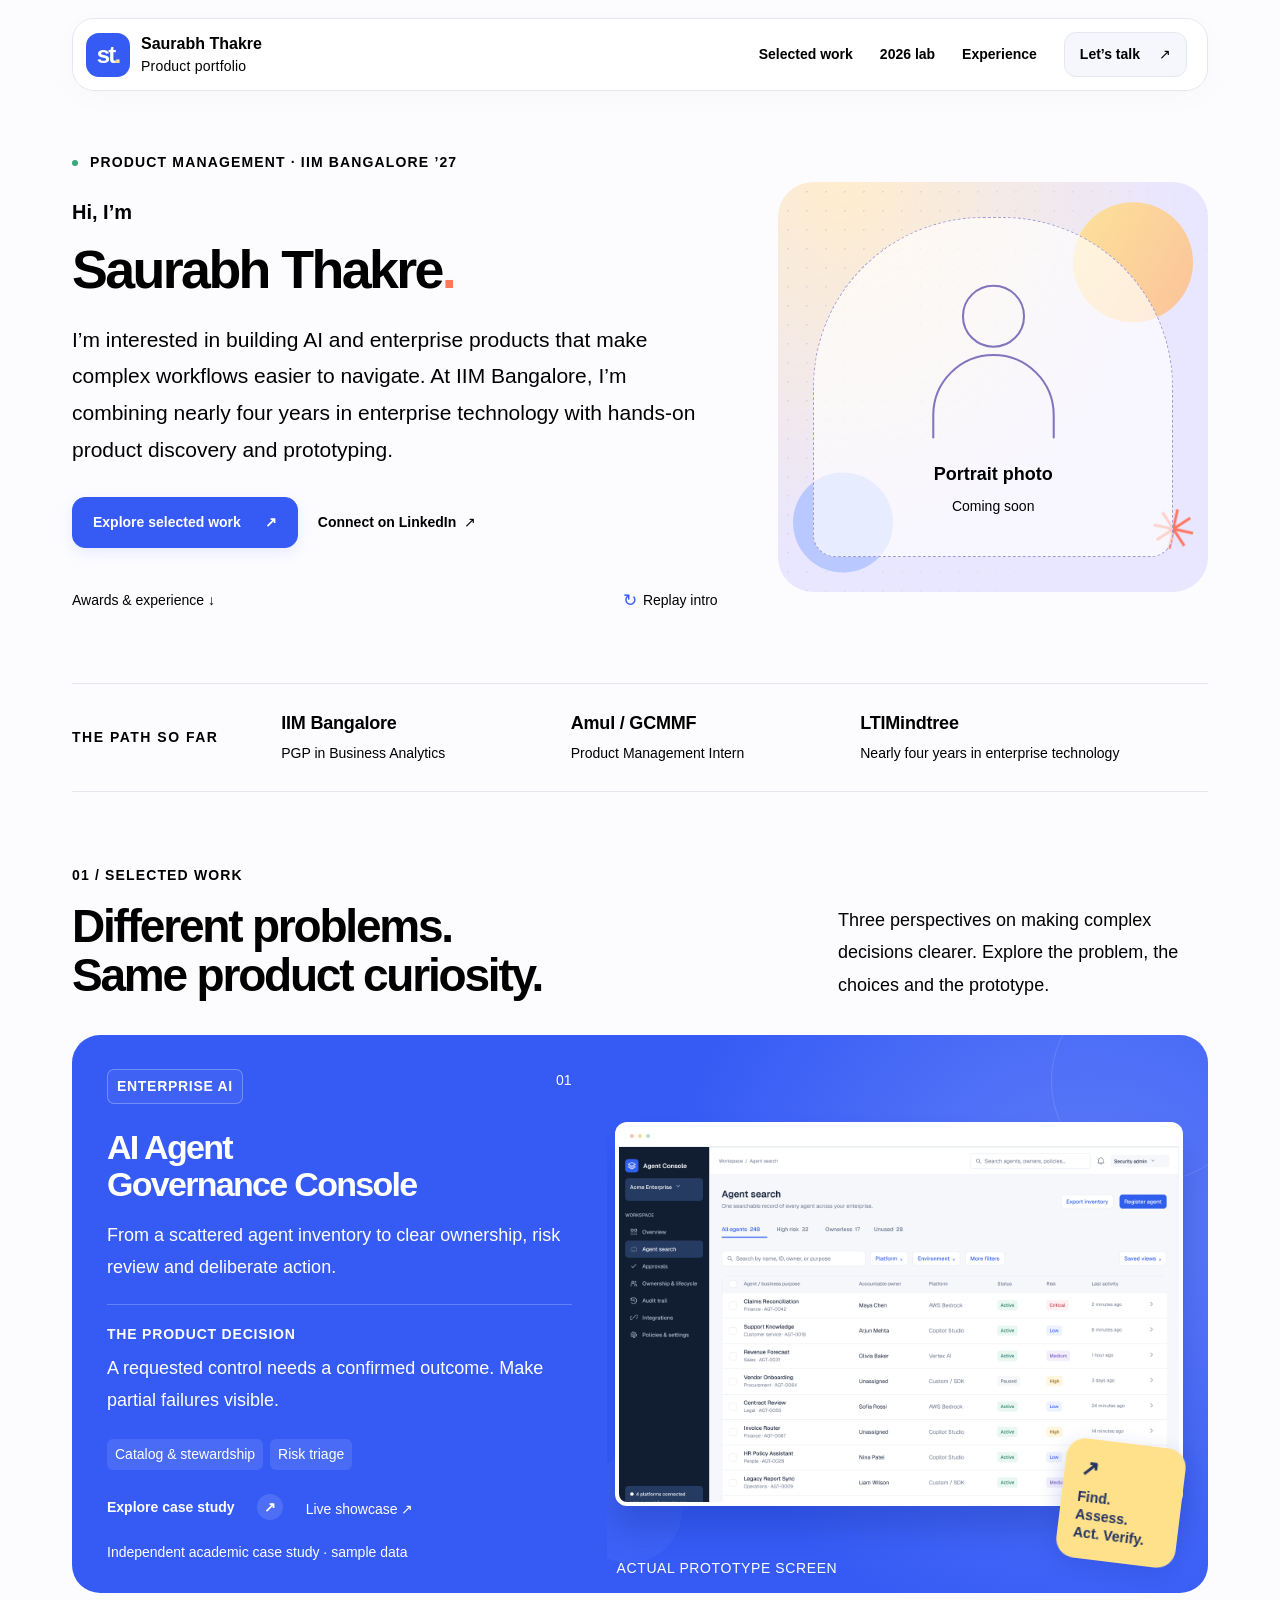
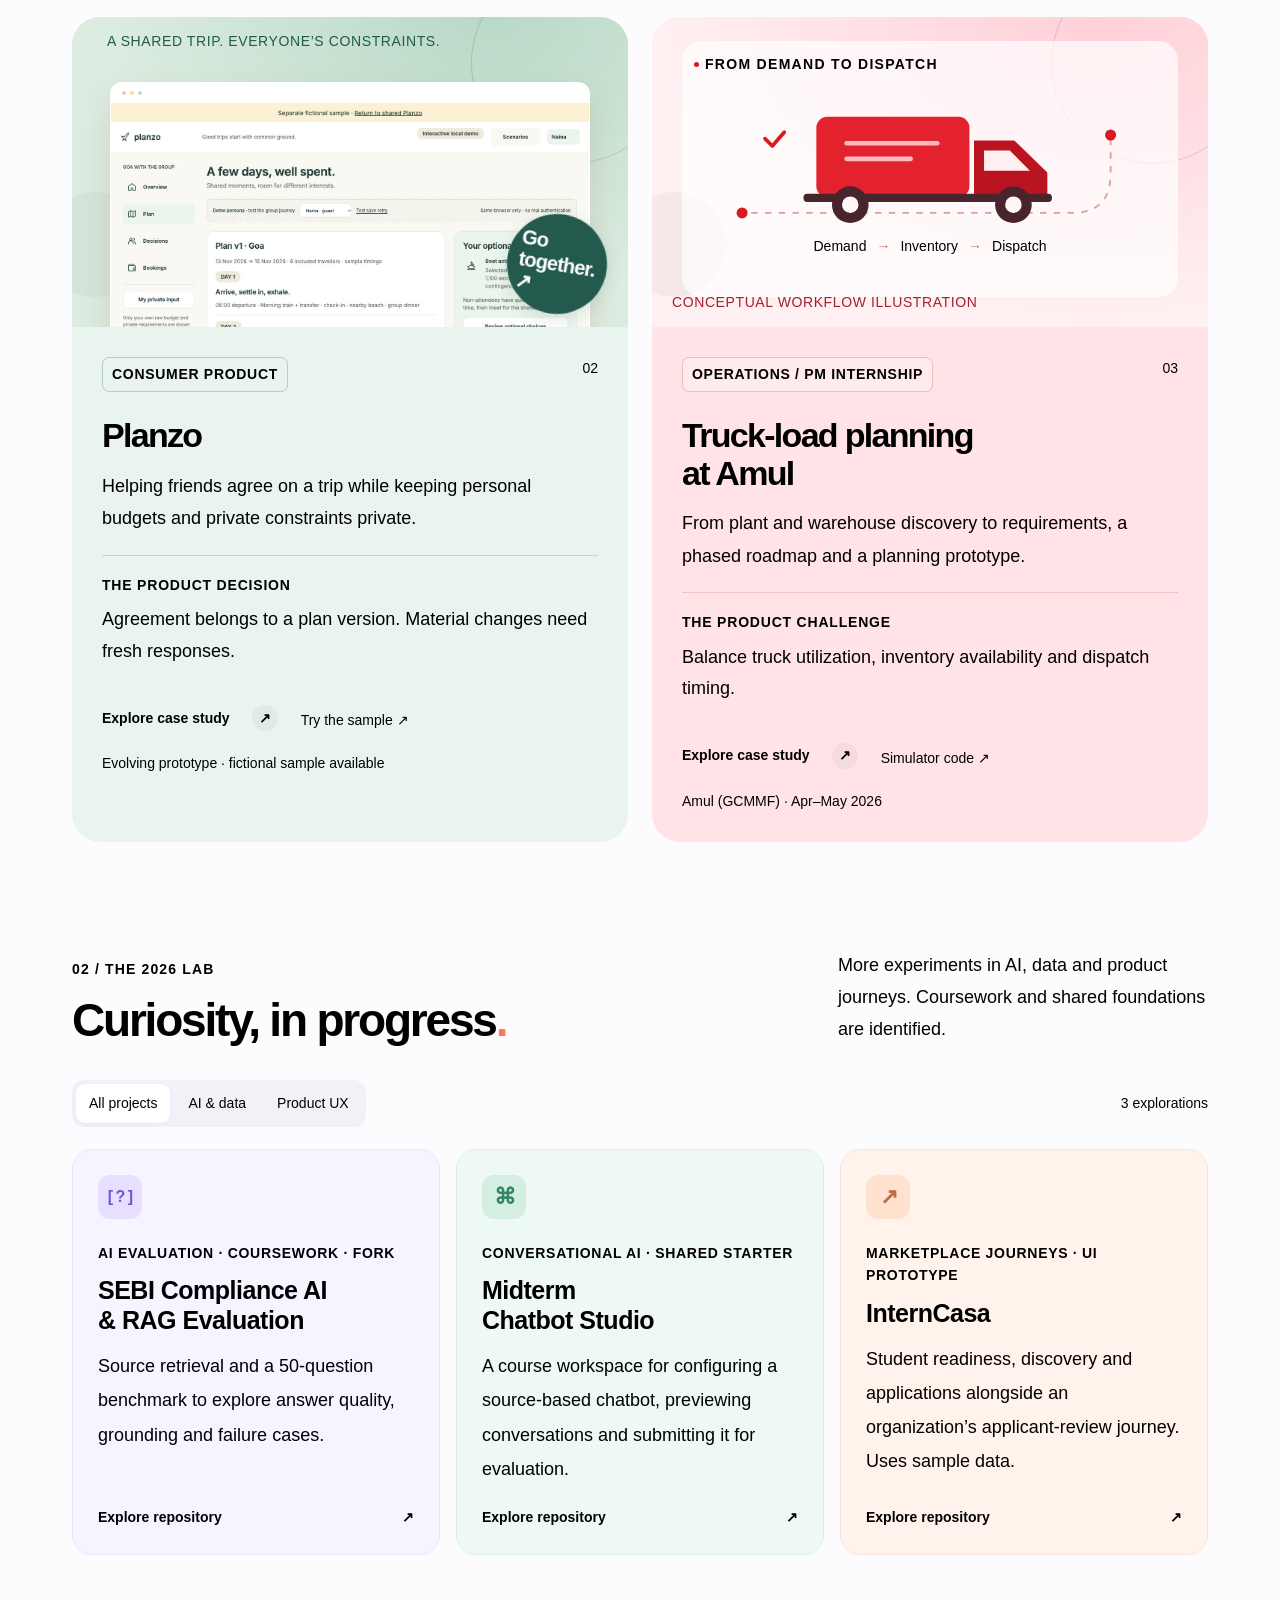
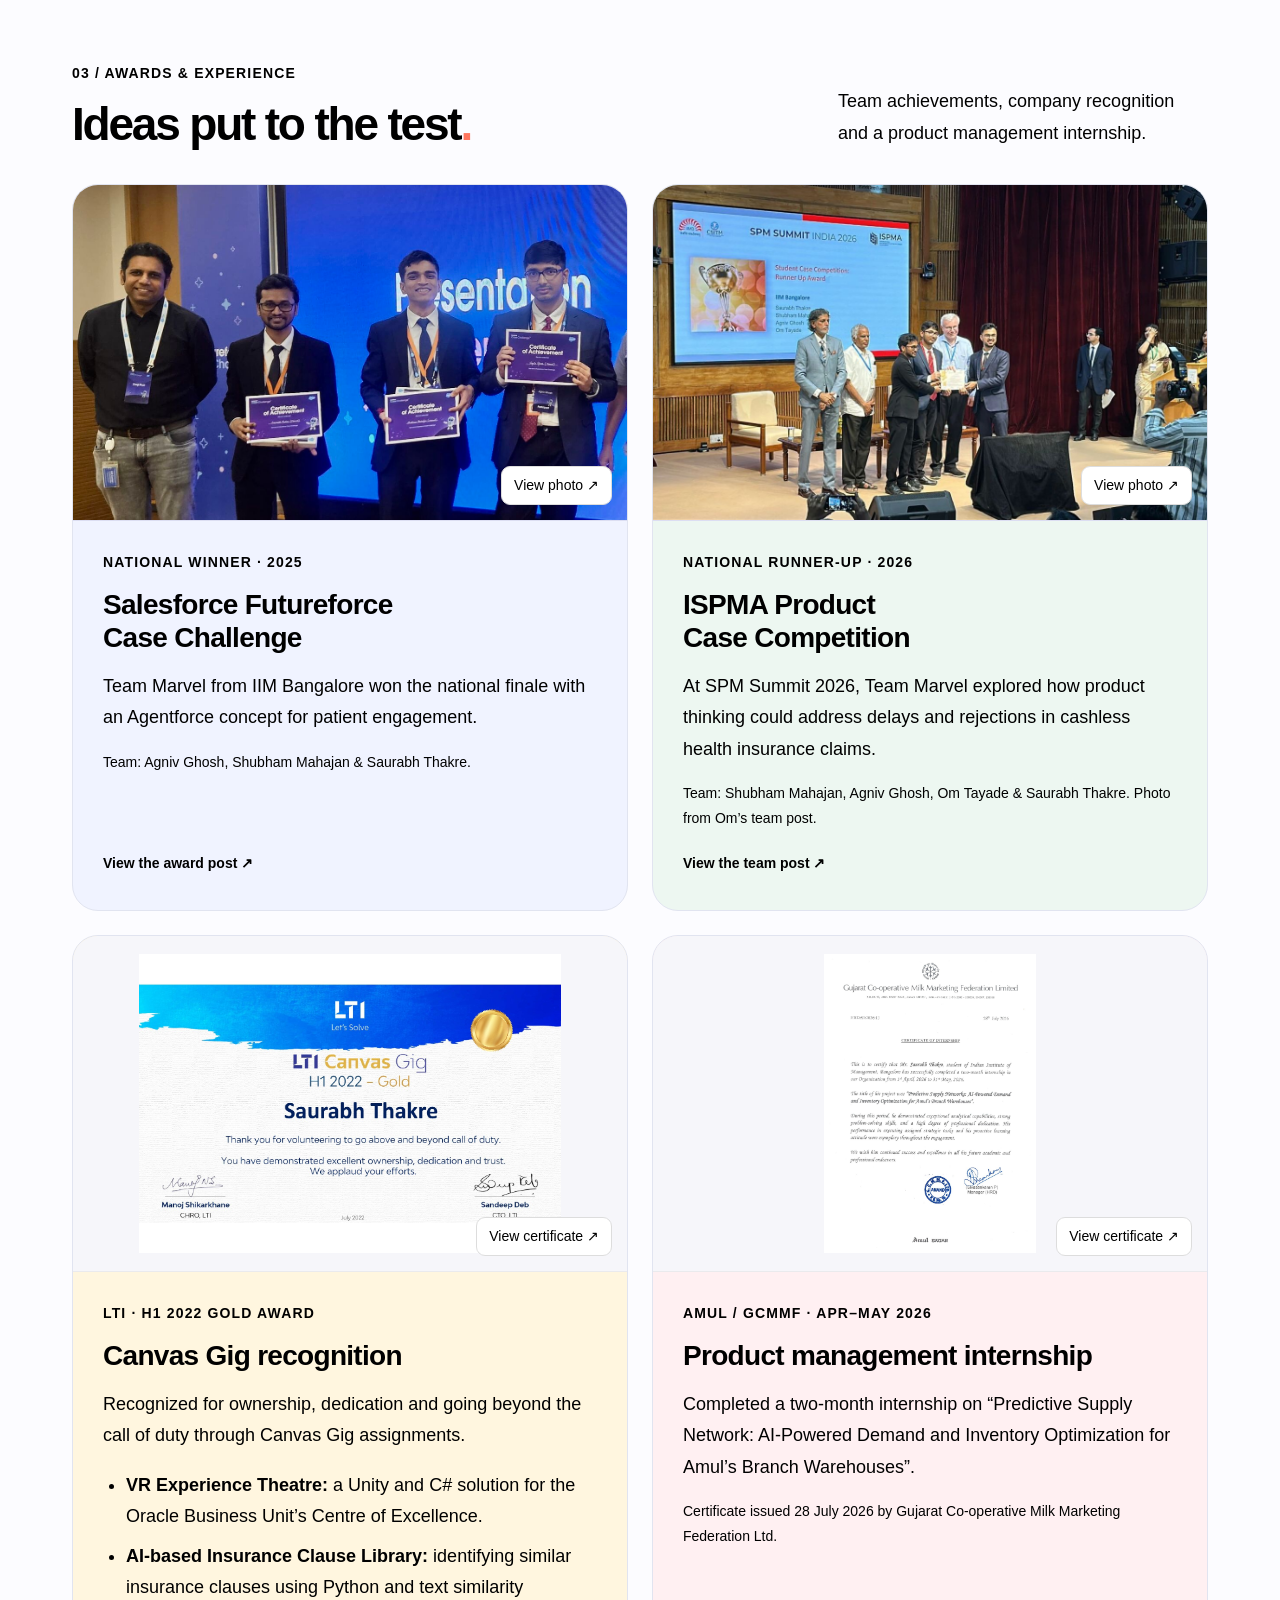
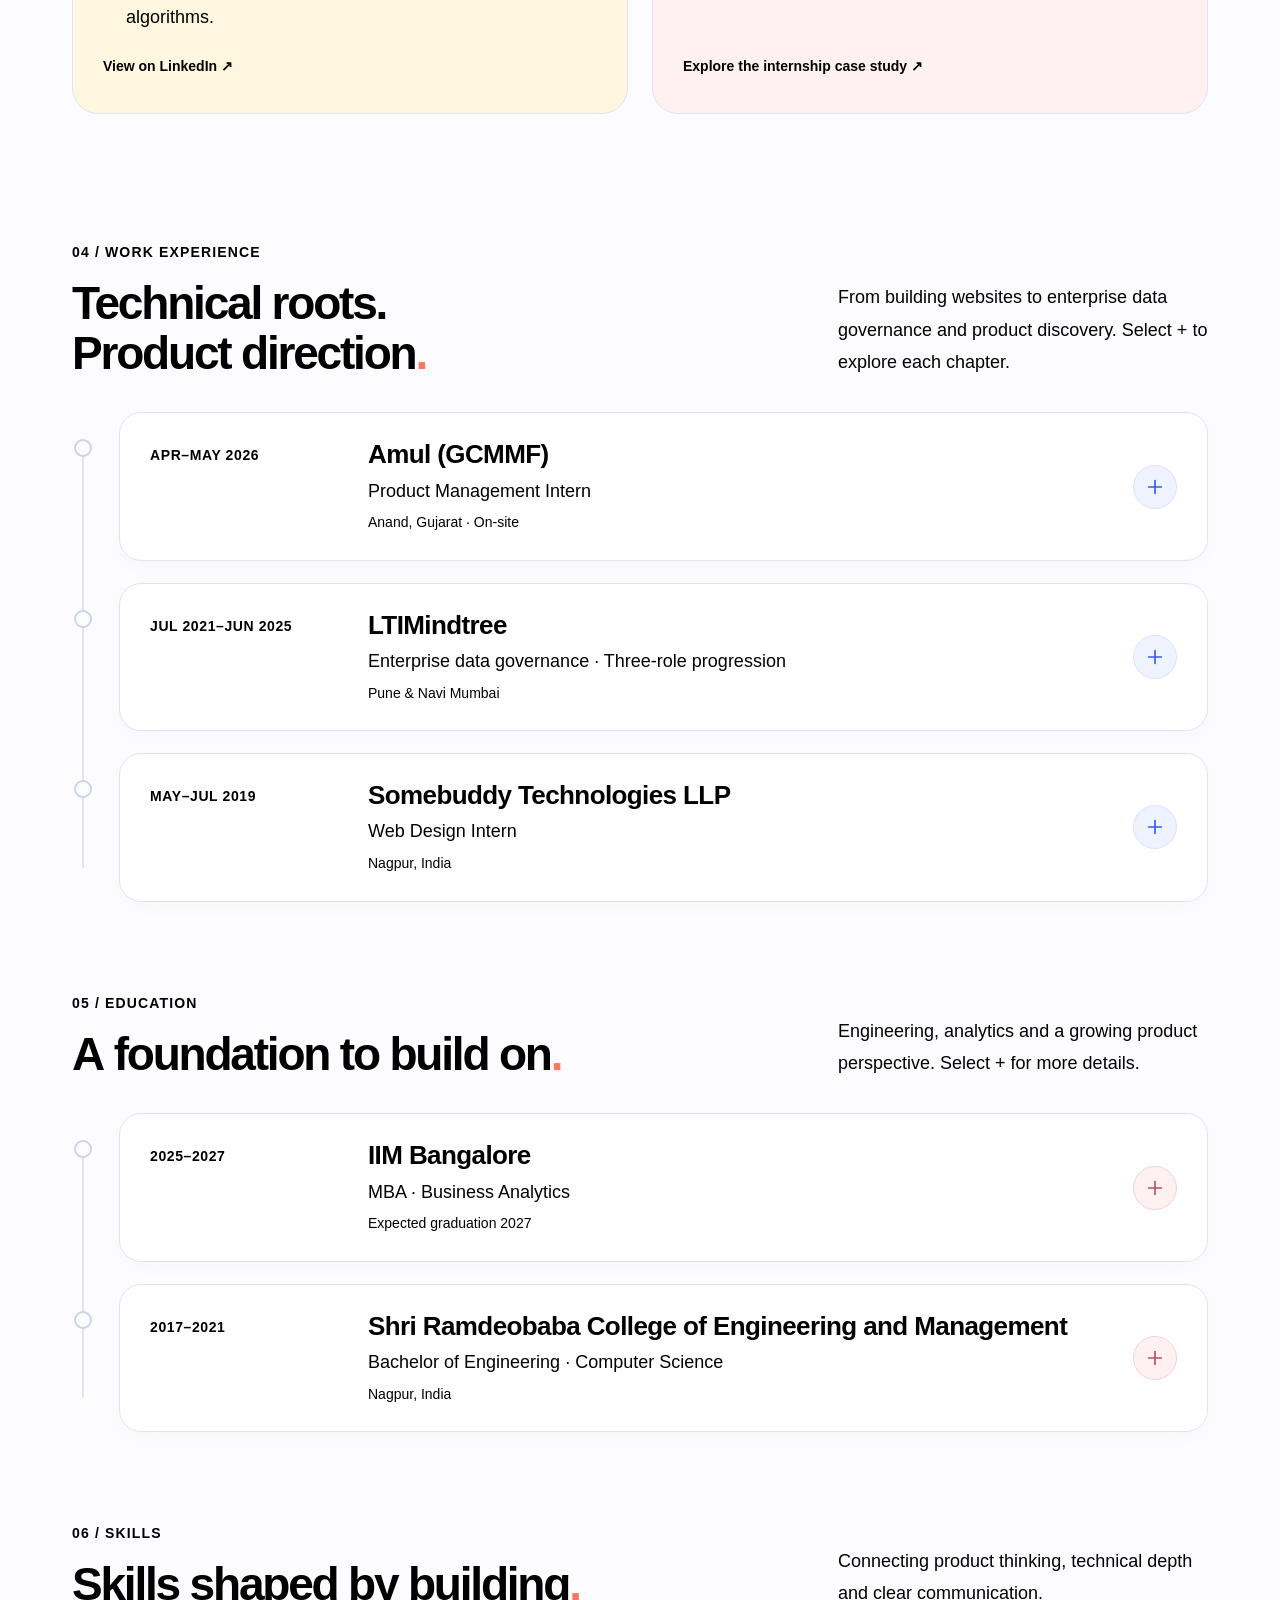
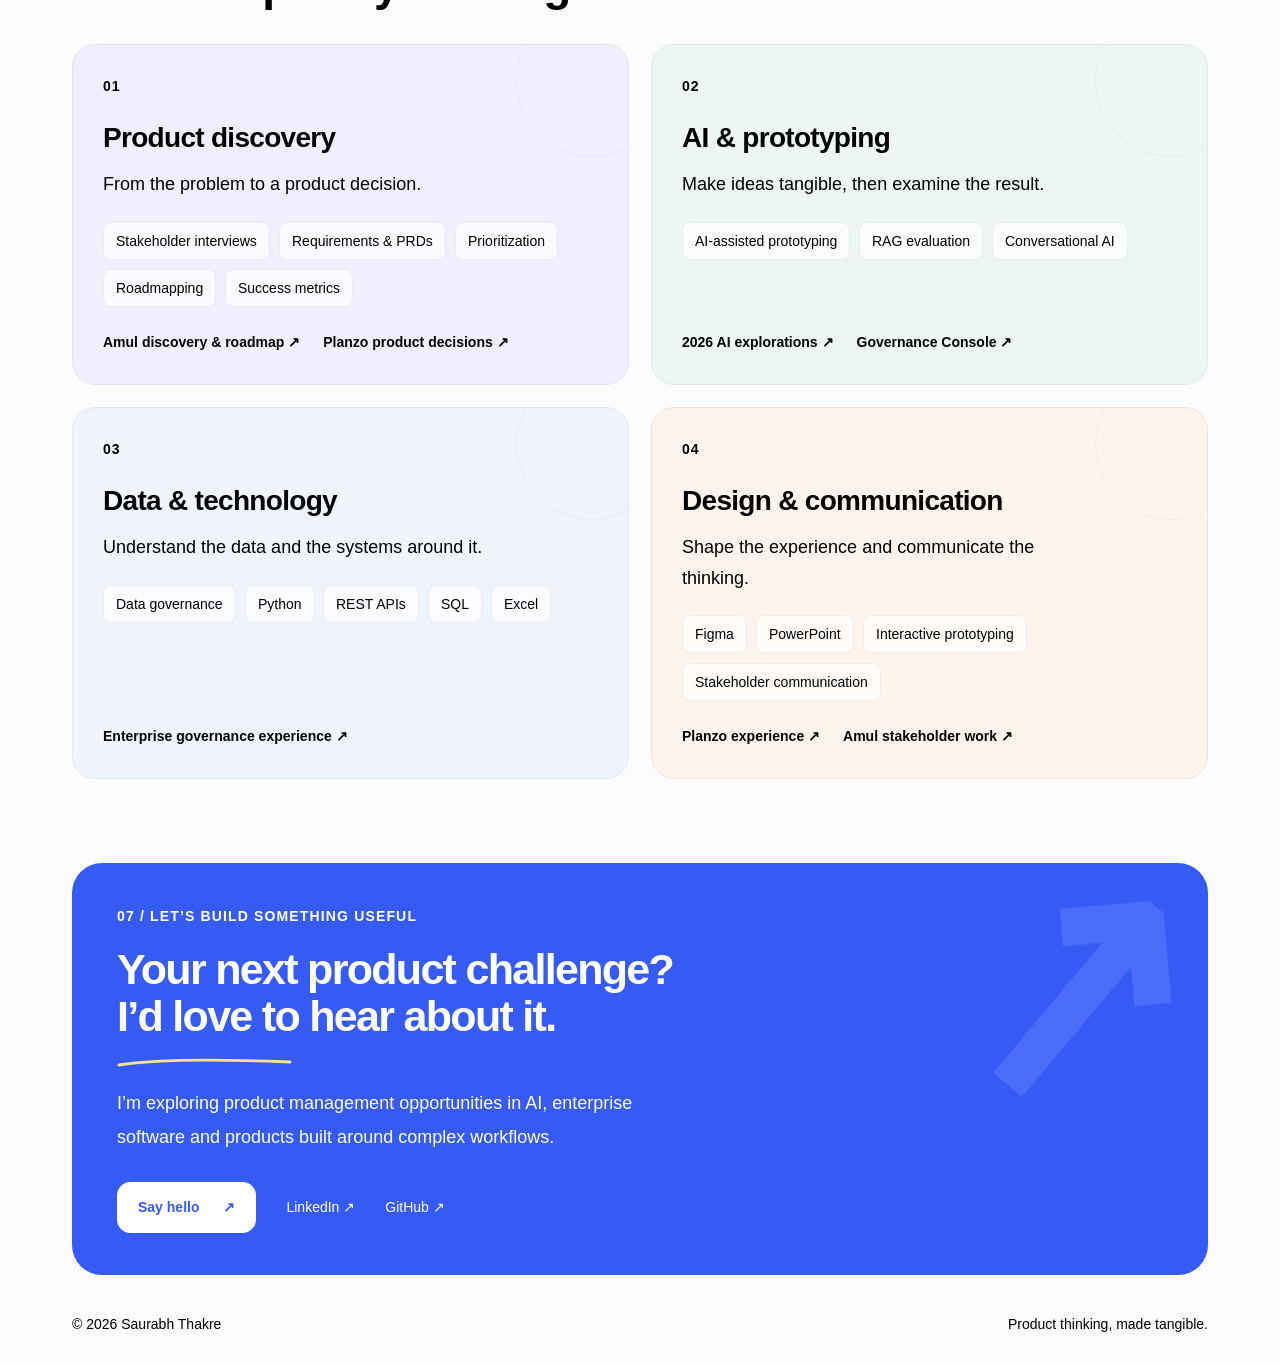
==== index.html @ bb3b9faa "Publish product management portfolio with featured projects and animated timelines" ====
<!doctype html>
<html lang="en"><head><meta charset="utf-8"><meta name="viewport" content="width=device-width,initial-scale=1">
<title>Saurabh Thakre | Product Portfolio</title><meta name="description" content="Product management portfolio: AI Agent Governance Console, Planzo, Amul truck-load planning and selected 2026 prototypes."><meta name="robots" content="index,follow">
<meta name="theme-color" content="#365bf5"><link rel="icon" type="image/svg+xml" href="assets/favicon.svg"><link rel="stylesheet" href="studio.css"><link rel="canonical" href="https://saurabhthakre.github.io/"><meta property="og:type" content="website"><meta property="og:locale" content="en_IN"><meta property="og:site_name" content="Saurabh Thakre | Product Portfolio"><meta property="og:title" content="Saurabh Thakre | Product Portfolio"><meta property="og:description" content="Product management portfolio: AI Agent Governance Console, Planzo, Amul truck-load planning and selected 2026 prototypes."><meta property="og:url" content="https://saurabhthakre.github.io/"><meta name="twitter:card" content="summary_large_image"><meta property="og:image" content="https://saurabhthakre.github.io/assets/agent-search.png"><meta property="og:image:alt" content="AI Agent Governance Console prototype"></head>
<body class="case-home"><a class="skip" href="#main">Skip to content</a>
    <div class="nav-shell"><header class="topbar"><a class="identity" href="index.html"><span class="monogram" aria-hidden="true">st<span>.</span></span><span>Saurabh Thakre<small>Product portfolio</small></span></a>
    <nav class="nav" aria-label="Main navigation"><a href="#work">Selected work</a><a href="#prototypes">2026 lab</a><a href="#about">Experience</a><a class="nav-contact" href="#contact">Let’s talk <span aria-hidden="true">↗</span></a></nav></header></div><main id="main" class="wrap">
    <section class="hero" aria-labelledby="intro-title"><div class="hero-copy"><p class="eyebrow"><span class="status-dot" aria-hidden="true"></span> PRODUCT MANAGEMENT · IIM BANGALORE ’27</p>
    <p class="hello">Hi, I’m</p><h1 id="intro-title"><span class="title-line"><span class="title-word">Saurabh Thakre<span class="accent-dot">.</span></span></span></h1>
    <p class="hero-description">I’m interested in building AI and enterprise products that make complex workflows easier to navigate. At IIM Bangalore, I’m combining nearly four years in enterprise technology with hands-on product discovery and prototyping.</p>
    <div class="actions"><a class="button" href="#work">Explore selected work <span aria-hidden="true">↗</span></a><a class="text-link" href="https://www.linkedin.com/in/saurabhthakre165">Connect on LinkedIn <span aria-hidden="true">↗</span></a></div>
    <div class="hero-bottom"><a href="#recognition">Awards &amp; experience <span aria-hidden="true">↓</span></a><button class="replay-intro" type="button" hidden><span aria-hidden="true">↻</span> Replay intro</button></div></div>
    <div class="hero-stage portrait-stage"><span class="orb orb-one" aria-hidden="true"></span><span class="orb orb-two" aria-hidden="true"></span><span class="stage-spark" aria-hidden="true">✳</span>
    <div class="portrait-placeholder" role="img" aria-label="Portrait photo placeholder for Saurabh Thakre"><div class="portrait-outline" aria-hidden="true"><svg viewBox="0 0 200 230" focusable="false"><circle cx="100" cy="73" r="37"/><path d="M27 220v-27a73 73 0 0 1 146 0v27"/></svg></div><span class="portrait-name">Portrait photo</span><span class="portrait-note">Coming soon</span></div></div></section>
    <div class="context"><span class="context-label">THE PATH SO FAR</span><span><b>IIM Bangalore</b><small>PGP in Business Analytics</small></span><span><b>Amul / GCMMF</b><small>Product Management Intern</small></span><span><b>LTIMindtree</b><small>Nearly four years in enterprise technology</small></span></div>
    <section id="work" aria-labelledby="work-title"><div class="section-head" data-reveal><div><p class="eyebrow">01 / SELECTED WORK</p><h2 id="work-title">Different problems.<br><span class="muted-heading">Same product curiosity.</span></h2></div><p>Three perspectives on making complex decisions clearer. Explore the problem, the choices and the prototype.</p></div>
    <div class="project-grid"><article class="project-card card-agent" data-reveal><div class="project-copy"><div class="project-topline"><span class="category">ENTERPRISE AI</span><span class="project-number">01</span></div><h3>AI Agent<br>Governance Console</h3><p>From a scattered agent inventory to clear ownership, risk review and deliberate action.</p><div class="decision"><span>THE PRODUCT DECISION</span><p>A requested control needs a confirmed outcome. Make partial failures visible.</p></div><div class="project-tags"><span>Catalog &amp; stewardship</span><span>Risk triage</span></div><div class="project-links"><a class="card-link" href="ai-agent-governance.html">Explore case study <span aria-hidden="true">↗</span></a><a class="artifact-link" href="https://saurabhthakre.github.io/ai-agent-catalog-governance/">Live showcase ↗</a></div><p class="project-disclosure">Independent academic case study · sample data</p></div>
    <a class="project-art agent-art" href="ai-agent-governance.html" aria-label="Explore AI Agent Governance Console case study"><div class="product-window "><div class="windowbar" aria-hidden="true"><i></i><i></i><i></i><span>PRODUCT EXPLORATION / 2026</span></div><img src="assets/agent-search.png" alt="Agent Search inventory with ownership, platform and risk information" loading="lazy"></div><div class="art-sticker"><span aria-hidden="true">↗</span> Find. Assess.<br>Act. Verify.</div><span class="art-caption">ACTUAL PROTOTYPE SCREEN</span><span class="preview-hint" aria-hidden="true">Explore the case study <b>↗</b></span></a></article>
    <article class="project-card card-planzo" data-reveal><a class="project-art planzo-art" href="planzo.html" aria-label="Explore Planzo case study"><span class="art-caption">A SHARED TRIP. EVERYONE’S CONSTRAINTS.</span><div class="product-window "><div class="windowbar" aria-hidden="true"><i></i><i></i><i></i><span>PRODUCT EXPLORATION / 2026</span></div><img src="assets/planzo-itinerary.jpg" alt="Planzo itinerary and cost estimate from the fictional Goa sample" loading="lazy"></div><span class="travel-sticker" aria-hidden="true">Go<br>together. ↗</span><span class="preview-hint" aria-hidden="true">Explore the case study <b>↗</b></span></a><div class="project-copy"><div class="project-topline"><span class="category">CONSUMER PRODUCT</span><span class="project-number">02</span></div><h3>Planzo</h3><p>Helping friends agree on a trip while keeping personal budgets and private constraints private.</p><div class="decision"><span>THE PRODUCT DECISION</span><p>Agreement belongs to a plan version. Material changes need fresh responses.</p></div><div class="project-links"><a class="card-link" href="planzo.html">Explore case study <span aria-hidden="true">↗</span></a><a class="artifact-link" href="https://person-siren-40913121.figma.site/?demo=1">Try the sample ↗</a></div><p class="project-disclosure">Evolving prototype · fictional sample available</p></div></article>
    <article class="project-card card-amul" data-reveal><a class="project-art amul-art" href="amul.html" aria-label="Explore Amul case study"><div class="truck-visual" role="img" aria-label="Conceptual dispatch workflow: demand, inventory and truck-load planning">
    <div class="route-label"><span class="tiny-dot"></span> FROM DEMAND TO DISPATCH</div>
    <svg viewBox="0 0 460 180" aria-hidden="true" focusable="false"><path class="dispatch-route" d="M20 145H385Q427 145 427 102V62" fill="none" stroke="#dc9ca5" stroke-width="2" stroke-dasharray="7 8"/><circle cx="25" cy="145" r="6" fill="#d71920"/><circle cx="427" cy="60" r="6" fill="#d71920"/><g class="dispatch-truck"><rect x="106" y="40" width="167" height="88" rx="12" fill="#e4222e"/><path d="M278 66h44l36 35v27h-80z" fill="#ba1421"/><path d="M289 77h28l22 22h-50z" fill="#fff0f2"/><rect x="92" y="124" width="271" height="9" rx="4" fill="#48242d"/><circle cx="143" cy="136" r="20" fill="#48242d"/><circle cx="143" cy="136" r="9" fill="#fff7f8"/><circle cx="321" cy="136" r="20" fill="#48242d"/><circle cx="321" cy="136" r="9" fill="#fff7f8"/><path d="M139 69h99m-99 17h70" stroke="#ffb9c2" stroke-width="5" stroke-linecap="round"/></g><rect x="36" y="42" width="47" height="47" rx="10" fill="#fff9fa"/><path d="M50 64l8 8 13-15" fill="none" stroke="#d71920" stroke-width="4" stroke-linecap="round" stroke-linejoin="round"/></svg>
    <div class="route-steps"><span>Demand</span><b aria-hidden="true">→</b><span>Inventory</span><b aria-hidden="true">→</b><span>Dispatch</span></div></div><span class="art-caption">CONCEPTUAL WORKFLOW ILLUSTRATION</span><span class="preview-hint" aria-hidden="true">Explore the case study <b>↗</b></span></a><div class="project-copy"><div class="project-topline"><span class="category">OPERATIONS / PM INTERNSHIP</span><span class="project-number">03</span></div><h3>Truck-load planning<br>at Amul</h3><p>From plant and warehouse discovery to requirements, a phased roadmap and a planning prototype.</p><div class="decision"><span>THE PRODUCT CHALLENGE</span><p>Balance truck utilization, inventory availability and dispatch timing.</p></div><div class="project-links"><a class="card-link" href="amul.html">Explore case study <span aria-hidden="true">↗</span></a><a class="artifact-link" href="https://github.com/SaurabhThakre/TLB-Simulator">Simulator code ↗</a></div><p class="project-disclosure">Amul (GCMMF) · Apr–May 2026</p></div></article></div></section>
    <section class="lab" id="prototypes" aria-labelledby="lab-title"><div class="section-head" data-reveal><div><p class="eyebrow">02 / THE 2026 LAB</p><h2 id="lab-title">Curiosity, in progress<span class="accent-dot">.</span></h2></div><p>More experiments in AI, data and product journeys. Coursework and shared foundations are identified.</p></div>
    <div class="lab-toolbar"><div class="filters" role="group" aria-label="Filter prototypes" hidden><button type="button" data-filter="all" aria-pressed="true">All projects</button><button type="button" data-filter="ai" aria-pressed="false">AI &amp; data</button><button type="button" data-filter="ux" aria-pressed="false">Product UX</button></div><p class="lab-count" aria-live="polite">3 explorations</p></div>
    <div class="lab-grid"><article class="lab-item lab-purple" data-category="ai" data-reveal><div class="lab-icon" aria-hidden="true">[ ? ]</div><p class="eyebrow">AI EVALUATION · COURSEWORK · FORK</p><h3>SEBI Compliance AI<br>&amp; RAG Evaluation</h3><p>Source retrieval and a 50-question benchmark to explore answer quality, grounding and failure cases.</p><a class="lab-link" href="https://github.com/SaurabhThakre/llm-benchmark-proj">Explore repository <span aria-hidden="true">↗</span></a></article>
    <article class="lab-item lab-mint" data-category="ai" data-reveal><div class="lab-icon" aria-hidden="true">⌘</div><p class="eyebrow">CONVERSATIONAL AI · SHARED STARTER</p><h3>Midterm<br>Chatbot Studio</h3><p>A course workspace for configuring a source-based chatbot, previewing conversations and submitting it for evaluation.</p><a class="lab-link" href="https://github.com/SaurabhThakre/doppel-midterm">Explore repository <span aria-hidden="true">↗</span></a></article>
    <article class="lab-item lab-peach" data-category="ux" data-reveal><div class="lab-icon" aria-hidden="true">↗</div><p class="eyebrow">MARKETPLACE JOURNEYS · UI PROTOTYPE</p><h3>InternCasa</h3><p>Student readiness, discovery and applications alongside an organization’s applicant-review journey. Uses sample data.</p><a class="lab-link" href="https://github.com/SaurabhThakre/InternCasa_GFMB_Activity1">Explore repository <span aria-hidden="true">↗</span></a></article></div></section>
    <section id="recognition" class="recognition-section" aria-labelledby="recognition-title"><div class="section-head" data-reveal><div><p class="eyebrow">03 / AWARDS &amp; EXPERIENCE</p><h2 id="recognition-title">Ideas put to the test<span class="accent-dot">.</span></h2></div><p>Team achievements, company recognition and a product management internship.</p></div>
    <div class="recognition-grid">
    <article class="achievement achievement-salesforce" data-reveal><button class="evidence-image" type="button" aria-label="Enlarge Salesforce award photo" data-enlarge><img src="assets/salesforce-award.jpg" alt="Team members with achievement certificates at the Salesforce Futureforce Case Challenge" loading="lazy"><span class="image-expand" aria-hidden="true">View photo ↗</span></button><div class="achievement-copy"><p class="eyebrow">NATIONAL WINNER · 2025</p><h3>Salesforce Futureforce<br>Case Challenge</h3><p>Team Marvel from IIM Bangalore won the national finale with an Agentforce concept for patient engagement.</p><p class="evidence-meta">Team: Agniv Ghosh, Shubham Mahajan &amp; Saurabh Thakre.</p><a class="card-link" href="https://www.linkedin.com/feed/update/urn:li:activity:7374476141455196160/">View the award post ↗</a></div></article>
    <article class="achievement achievement-ispma" data-reveal><button class="evidence-image" type="button" aria-label="Enlarge ISPMA award photo" data-enlarge><img src="assets/ispma-award.jpg" alt="Team Marvel receiving the runner-up award at SPM Summit India 2026" loading="lazy"><span class="image-expand" aria-hidden="true">View photo ↗</span></button><div class="achievement-copy"><p class="eyebrow">NATIONAL RUNNER-UP · 2026</p><h3>ISPMA Product<br>Case Competition</h3><p>At SPM Summit 2026, Team Marvel explored how product thinking could address delays and rejections in cashless health insurance claims.</p><p class="evidence-meta">Team: Shubham Mahajan, Agniv Ghosh, Om Tayade &amp; Saurabh Thakre. Photo from Om’s team post.</p><a class="card-link" href="https://www.linkedin.com/feed/update/urn:li:activity:7431733423070908416/">View the team post ↗</a></div></article>
    <article class="achievement achievement-canvas" data-reveal><button class="evidence-image certificate-image" type="button" aria-label="Enlarge LTI Canvas Gig Gold award certificate" data-enlarge><img src="assets/canvas-gig-gold.jpg" alt="LTI Canvas Gig H1 2022 Gold award certificate for Saurabh Thakre, July 2022" loading="lazy"><span class="image-expand" aria-hidden="true">View certificate ↗</span></button><div class="achievement-copy"><p class="eyebrow">LTI · H1 2022 GOLD AWARD</p><h3>Canvas Gig recognition</h3><p>Recognized for ownership, dedication and going beyond the call of duty through Canvas Gig assignments.</p><ul><li><b>VR Experience Theatre:</b> a Unity and C# solution for the Oracle Business Unit’s Centre of Excellence.</li><li><b>AI-based Insurance Clause Library:</b> identifying similar insurance clauses using Python and text similarity algorithms.</li></ul><a class="card-link" href="https://www.linkedin.com/in/saurabhthakre165/overlay/Position/1869653260/treasury/">View on LinkedIn ↗</a></div></article>
    <article id="amul-certificate" class="achievement achievement-internship" data-reveal><button class="evidence-image certificate-image" type="button" aria-label="Enlarge Amul internship certificate" data-enlarge><img src="assets/amul-internship-certificate.jpg" alt="GCMMF certificate confirming Saurabh Thakre’s internship from 1 April to 31 May 2026" loading="lazy"><span class="image-expand" aria-hidden="true">View certificate ↗</span></button><div class="achievement-copy"><p class="eyebrow">AMUL / GCMMF · APR–MAY 2026</p><h3>Product management internship</h3><p>Completed a two-month internship on “Predictive Supply Network: AI-Powered Demand and Inventory Optimization for Amul’s Branch Warehouses”.</p><p class="evidence-meta">Certificate issued 28 July 2026 by Gujarat Co-operative Milk Marketing Federation Ltd.</p><a class="card-link" href="amul.html">Explore the internship case study ↗</a></div></article>
    </div></section>
    <dialog class="media-dialog" aria-labelledby="media-caption"><div class="media-dialog-toolbar"><p id="media-caption"></p><button type="button" class="media-close" aria-label="Close enlarged image">Close <span aria-hidden="true">×</span></button></div><img alt=""></dialog>
    <section class="journey-section" id="about" aria-labelledby="experience-title"><div class="section-head" data-reveal><div><p class="eyebrow">04 / WORK EXPERIENCE</p><h2 id="experience-title">Technical roots.<br>Product direction<span class="accent-dot">.</span></h2></div><p>From building websites to enterprise data governance and product discovery. Select + to explore each chapter.</p></div><ol class="journey-track" data-timeline aria-label="Work experience, most recent first"><li class="journey-item" data-reveal><span class="journey-dot" aria-hidden="true"></span><details class="journey-card" id="experience-amul"><summary aria-controls="experience-amul-details"><span class="journey-summary"><span class="journey-date">APR–MAY 2026</span><span class="journey-title">Amul (GCMMF)</span><span class="journey-role">Product Management Intern</span><span class="journey-location">Anand, Gujarat · On-site</span></span><span class="journey-toggle" aria-hidden="true"><svg viewBox="0 0 24 24" focusable="false"><path d="M5 12h14"/><path class="plus-stem" d="M12 5v14"/></svg></span><span class="sr-only"> — show or hide details</span></summary><div class="expand-panel" id="experience-amul-details"><div class="journey-detail"><p>Explored demand, inventory and dispatch decisions across Amul’s first-leg supply chain.</p><ul><li>Ran discovery through plant and warehouse visits and conversations with dispatch, sales and planning teams.</li><li>Authored a PRD and phased roadmap spanning demand forecasting, inventory allocation, dispatch planning and load optimization.</li><li>Prototyped planning logic, tested demand scenarios and presented the concept and an AI feature roadmap to senior leadership.</li></ul><p class="journey-note">Evaluation targets: 90%+ truck fill and one-day dispatch latency.</p><a class="journey-link" href="amul.html">Explore the internship case study ↗</a></div></div></details></li><li class="journey-item" data-reveal><span class="journey-dot" aria-hidden="true"></span><details class="journey-card" id="experience-ltimindtree"><summary aria-controls="experience-ltimindtree-details"><span class="journey-summary"><span class="journey-date">JUL 2021–JUN 2025</span><span class="journey-title">LTIMindtree</span><span class="journey-role">Enterprise data governance · Three-role progression</span><span class="journey-location">Pune &amp; Navi Mumbai</span></span><span class="journey-toggle" aria-hidden="true"><svg viewBox="0 0 24 24" focusable="false"><path d="M5 12h14"/><path class="plus-stem" d="M12 5v14"/></svg></span><span class="sr-only"> — show or hide details</span></summary><div class="expand-panel" id="experience-ltimindtree-details"><div class="journey-detail"><p>Worked with data owners, stewards and platform teams on enterprise data-governance and catalog platforms.</p><ol class="role-progression"><li><span>Oct 2024–Jun 2025</span><b>Specialist – System Management</b></li><li><span>Nov 2021–Oct 2024</span><b>Senior Consultant – System Management</b></li><li><span>Jul–Nov 2021</span><b>Graduate Engineer Trainee</b></li></ol><ul><li>Configured Informatica EDC, Alation and OvalEdge resources, connectors, data lineage and profiling.</li><li>Translated stakeholder requirements into platform configuration, access controls and governance workflows.</li><li>Built Python REST API integrations and operational automation; supported platform administration, installation and upgrades.</li></ul><a class="journey-link" href="#recognition">View Canvas Gig Gold recognition ↗</a></div></div></details></li><li class="journey-item" data-reveal><span class="journey-dot" aria-hidden="true"></span><details class="journey-card" id="experience-somebuddy"><summary aria-controls="experience-somebuddy-details"><span class="journey-summary"><span class="journey-date">MAY–JUL 2019</span><span class="journey-title">Somebuddy Technologies LLP</span><span class="journey-role">Web Design Intern</span><span class="journey-location">Nagpur, India</span></span><span class="journey-toggle" aria-hidden="true"><svg viewBox="0 0 24 24" focusable="false"><path d="M5 12h14"/><path class="plus-stem" d="M12 5v14"/></svg></span><span class="sr-only"> — show or hide details</span></summary><div class="expand-panel" id="experience-somebuddy-details"><div class="journey-detail"><p>Co-created the company website, somebuddy.in, using WordPress during my engineering studies.</p><ul><li>Contributed to website design and implementation.</li><li>Worked on search engine optimization for the website and its blogs.</li></ul><a class="journey-link" href="https://www.linkedin.com/in/saurabhthakre165/details/experience/">View experience on LinkedIn ↗</a></div></div></details></li></ol></section>
    <section class="journey-section education-section" id="education" aria-labelledby="education-title"><div class="section-head" data-reveal><div><p class="eyebrow">05 / EDUCATION</p><h2 id="education-title">A foundation to build on<span class="accent-dot">.</span></h2></div><p>Engineering, analytics and a growing product perspective. Select + for more details.</p></div><ol class="journey-track" data-timeline aria-label="Education, most recent first"><li class="journey-item" data-reveal><span class="journey-dot" aria-hidden="true"></span><details class="journey-card" id="education-iimb"><summary aria-controls="education-iimb-details"><span class="journey-summary"><span class="journey-date">2025–2027</span><span class="journey-title">IIM Bangalore</span><span class="journey-role">MBA · Business Analytics</span><span class="journey-location">Expected graduation 2027</span></span><span class="journey-toggle" aria-hidden="true"><svg viewBox="0 0 24 24" focusable="false"><path d="M5 12h14"/><path class="plus-stem" d="M12 5v14"/></svg></span><span class="sr-only"> — show or hide details</span></summary><div class="expand-panel" id="education-iimb-details"><div class="journey-detail"><p>Master of Business Administration in Business Analytics at the Indian Institute of Management Bangalore.</p><ul><li>Building a foundation across product management, strategy and analytics.</li><li>Subject Representative for Communication in the Digital Age.</li></ul><a class="journey-link" href="#recognition">Explore PM case competition awards ↗</a></div></div></details></li><li class="journey-item" data-reveal><span class="journey-dot" aria-hidden="true"></span><details class="journey-card" id="education-engineering"><summary aria-controls="education-engineering-details"><span class="journey-summary"><span class="journey-date">2017–2021</span><span class="journey-title">Shri Ramdeobaba College of Engineering and Management</span><span class="journey-role">Bachelor of Engineering · Computer Science</span><span class="journey-location">Nagpur, India</span></span><span class="journey-toggle" aria-hidden="true"><svg viewBox="0 0 24 24" focusable="false"><path d="M5 12h14"/><path class="plus-stem" d="M12 5v14"/></svg></span><span class="sr-only"> — show or hide details</span></summary><div class="expand-panel" id="education-engineering-details"><div class="journey-detail"><p>Bachelor of Engineering in Computer Science.</p><dl class="education-facts"><div><dt>Grade</dt><dd>8.48</dd></div><div><dt>College internship</dt><dd>Web design at Somebuddy Technologies LLP, 2019</dd></div></dl><a class="journey-link" href="#experience-somebuddy">Explore the internship ↑</a></div></div></details></li></ol></section>
    <section class="skills-section" id="skills" aria-labelledby="skills-title"><div class="section-head" data-reveal><div><p class="eyebrow">06 / SKILLS</p><h2 id="skills-title">Skills shaped by building<span class="accent-dot">.</span></h2></div><p>Connecting product thinking, technical depth and clear communication.</p></div><div class="skills-grid"><article class="skill-card skill-group-0" data-reveal><span class="skill-number" aria-hidden="true">01</span><h3>Product discovery</h3><p>From the problem to a product decision.</p><ul class="skill-list" aria-label="Product discovery skills"><li class="skill-pill" style="--chip-index:0">Stakeholder interviews</li><li class="skill-pill" style="--chip-index:1">Requirements &amp; PRDs</li><li class="skill-pill" style="--chip-index:2">Prioritization</li><li class="skill-pill" style="--chip-index:3">Roadmapping</li><li class="skill-pill" style="--chip-index:4">Success metrics</li></ul><div class="skill-evidence"><a class="journey-link" href="amul.html">Amul discovery & roadmap ↗</a><a class="journey-link" href="planzo.html">Planzo product decisions ↗</a></div></article><article class="skill-card skill-group-1" data-reveal><span class="skill-number" aria-hidden="true">02</span><h3>AI & prototyping</h3><p>Make ideas tangible, then examine the result.</p><ul class="skill-list" aria-label="AI & prototyping skills"><li class="skill-pill" style="--chip-index:0">AI-assisted prototyping</li><li class="skill-pill" style="--chip-index:1">RAG evaluation</li><li class="skill-pill" style="--chip-index:2">Conversational AI</li></ul><div class="skill-evidence"><a class="journey-link" href="#prototypes">2026 AI explorations ↗</a><a class="journey-link" href="ai-agent-governance.html">Governance Console ↗</a></div></article><article class="skill-card skill-group-2" data-reveal><span class="skill-number" aria-hidden="true">03</span><h3>Data & technology</h3><p>Understand the data and the systems around it.</p><ul class="skill-list" aria-label="Data & technology skills"><li class="skill-pill" style="--chip-index:0">Data governance</li><li class="skill-pill" style="--chip-index:1">Python</li><li class="skill-pill" style="--chip-index:2">REST APIs</li><li class="skill-pill" style="--chip-index:3">SQL</li><li class="skill-pill" style="--chip-index:4">Excel</li></ul><div class="skill-evidence"><a class="journey-link" href="#experience-ltimindtree">Enterprise governance experience ↗</a></div></article><article class="skill-card skill-group-3" data-reveal><span class="skill-number" aria-hidden="true">04</span><h3>Design & communication</h3><p>Shape the experience and communicate the thinking.</p><ul class="skill-list" aria-label="Design & communication skills"><li class="skill-pill" style="--chip-index:0">Figma</li><li class="skill-pill" style="--chip-index:1">PowerPoint</li><li class="skill-pill" style="--chip-index:2">Interactive prototyping</li><li class="skill-pill" style="--chip-index:3">Stakeholder communication</li></ul><div class="skill-evidence"><a class="journey-link" href="planzo.html">Planzo experience ↗</a><a class="journey-link" href="#experience-amul">Amul stakeholder work ↗</a></div></article></div></section>
    <section class="contact" id="contact" aria-labelledby="contact-title" data-reveal><div class="contact-decoration" aria-hidden="true">↗</div><div><p class="eyebrow">07 / LET’S BUILD SOMETHING USEFUL</p><h2 id="contact-title">Your next product challenge?<br>I’d love to hear about it.</h2><span class="contact-accent" aria-hidden="true"><svg viewBox="0 0 180 12" focusable="false"><path d="M2 8C40 2 105 2 178 5" pathLength="1"/></svg></span><p>I’m exploring product management opportunities in AI, enterprise software and products built around complex workflows.</p><div class="actions"><a class="button button-light" href="mailto:saurabhthakre165@gmail.com">Say hello <span aria-hidden="true">↗</span></a><a class="contact-link" href="https://www.linkedin.com/in/saurabhthakre165">LinkedIn ↗</a><a class="contact-link" href="https://github.com/SaurabhThakre/">GitHub ↗</a></div></div></section>
    </main><footer class="wrap"><span>© 2026 Saurabh Thakre</span><span>Product thinking, made tangible.</span></footer><script src="app.js" defer></script></body></html>
---- studio.css ----
:root{--ink:#000;--muted:#000;--blue:#365bf5;--coral:#ff765e;--yellow:#ffe18c;--line:#e5e7ef;--accent:#365bf5;--soft:#eff2ff;--font:-apple-system,BlinkMacSystemFont,"Segoe UI",Arial,sans-serif}
*{box-sizing:border-box}html{scroll-padding-top:120px}body{margin:0;background:#fcfcff;color:var(--ink);font:16px/1.65 var(--font);-webkit-font-smoothing:antialiased}.case-planzo{--accent:#b54431;--soft:#fff0e9}.case-amul{--accent:#76500c;--soft:#fff7da}[hidden]{display:none!important}button{font:inherit;cursor:pointer}button:disabled{cursor:default}a{color:inherit;text-underline-offset:5px;text-decoration-thickness:1px}a:hover{color:var(--accent)}a:focus-visible,button:focus-visible,[tabindex]:focus-visible{outline:3px solid #7954d9;outline-offset:5px}h1,h2,h3,p,figure{margin:0}h1,h2,h3{line-height:1.08;font-weight:750}h1{font-size:70px;letter-spacing:-4px}h2{font-size:46px;letter-spacing:-2.2px}h3{font-size:30px;letter-spacing:-1px}p+p{margin-top:17px}img{display:block;width:100%;height:auto}ul,ol{padding-left:23px}li+li{margin-top:10px}::selection{background:#d5ddff}.wrap{max-width:1208px;margin:auto;padding-inline:36px}.skip{position:fixed;top:-70px;left:20px;z-index:99;background:white;padding:12px;border-radius:10px}.skip:focus{top:10px}.sr-only{position:absolute;width:1px;height:1px;margin:-1px;overflow:hidden;clip:rect(0,0,0,0);white-space:nowrap}
.draft-note{display:flex;justify-content:center;align-items:center;gap:10px;padding:9px;background:#f0f2fd;color:#000;font-size:14px;letter-spacing:1.6px;font-weight:650}.preview-dot{width:5px;height:5px;border-radius:50%;background:var(--blue)}.nav-shell{position:sticky;top:14px;z-index:20;max-width:1208px;margin:18px auto 0;padding-inline:36px}.topbar{display:flex;justify-content:space-between;align-items:center;gap:20px;padding:13px 20px 13px 13px;border:1px solid #e4e7f0;background:#ffffffeb;backdrop-filter:blur(18px);-webkit-backdrop-filter:blur(18px);box-shadow:0 6px 30px #14203b06;border-radius:22px}.identity{display:flex;align-items:center;gap:11px;text-decoration:none;font-size:14px;font-weight:750;line-height:1.3}.identity small{display:block;font-size:14px;font-weight:450;color:#000;margin-top:3px;letter-spacing:.2px}.identity:hover{color:var(--ink)}.monogram{display:flex;justify-content:center;align-items:baseline;width:44px;height:44px;padding-top:6px;background:var(--blue);border-radius:13px;color:white;font-size:24px;letter-spacing:-1.8px}.monogram span{color:var(--yellow)}.nav{display:flex;align-items:center;gap:27px;font-size:14px;font-weight:550}.nav a{text-decoration:none}.nav-contact{display:flex;gap:19px;background:#f6f7fc;border:1px solid #e5e7ef;border-radius:12px;padding:10px 15px}.nav-contact:hover{background:#edf0ff}.eyebrow{font-size:14px;font-weight:700;letter-spacing:1.7px;text-transform:uppercase;color:var(--accent)}
.hero{display:grid;grid-template-columns:1.14fr 1fr;gap:37px;align-items:center;padding:65px 0 55px;min-height:575px}.hero .eyebrow{font-size:14px;letter-spacing:1.5px;color:#000}.status-dot{display:inline-block;vertical-align:middle;width:6px;height:6px;border-radius:50%;background:#38a878;margin-right:7px}.hello{font-size:17px;font-weight:550;margin:26px 0 12px!important}.hello span{font-size:23px;color:var(--coral);vertical-align:middle;margin-left:5px}.hero h1{position:relative;z-index:2;font-size:clamp(42px,5.4vw,73px);line-height:1.05;letter-spacing:-4.1px}.hero h1 em{font-style:normal;color:var(--blue);position:relative;white-space:nowrap}.hero h1 em:after{content:"";position:absolute;left:0;right:0;bottom:0;height:9px;border-radius:50%;background:#ffe18caa;z-index:-1;transform:rotate(-2deg)}.hero-description{font-size:15px;line-height:1.85;color:var(--muted);max-width:470px;margin-top:24px!important}.actions{display:flex;align-items:center;flex-wrap:wrap;gap:20px;margin-top:28px}.button{display:inline-flex;align-items:center;justify-content:center;gap:24px;background:var(--blue);border:1px solid var(--blue);color:white;text-decoration:none;font-size:14px;font-weight:650;padding:13px 20px;border-radius:13px;box-shadow:0 5px 14px #365bf51a;transition:transform .25s,background .25s,box-shadow .25s}.button:hover{color:white;background:#2644ce;transform:translateY(-2px);box-shadow:0 8px 20px #365bf52e}.button span,.card-link span,.lab-link span{display:inline-block;transition:transform .25s}.button:hover span,.card-link:hover span,.lab-link:hover span{transform:translate(2px,-2px)}.text-link{display:inline-flex;gap:8px;align-items:center;font-size:14px;font-weight:550;text-decoration:none}.hero-bottom{font-size:14px;color:#000;margin-top:31px;display:flex;gap:9px;align-items:center}.mini-marker{font-size:18px;color:var(--blue)}
.hero-stage{height:420px;position:relative;min-width:0;border-radius:35px;isolation:isolate;background:radial-gradient(ellipse at 25% 20%,#ffedce,transparent 55%),radial-gradient(ellipse at 85% 80%,#e2cbff,transparent 60%),#edf0ff}.hero-stage:before{content:"";position:absolute;inset:0;background-image:radial-gradient(#6677ba30 1px,transparent 1px);background-size:19px 19px;border-radius:35px;mask-image:linear-gradient(120deg,#000,transparent 90%);z-index:-1}.orb{position:absolute;z-index:-1;border-radius:50%}.orb-one{width:150px;height:150px;right:19px;top:25px;background:linear-gradient(120deg,#ffe18c,#ffbc87);opacity:.85}.orb-two{width:120px;height:120px;left:20px;bottom:30px;background:#b9c9ff}.stage-spark{position:absolute;right:21px;bottom:105px;color:var(--coral);font-size:75px;line-height:1;transform:rotate(12deg)}.stage-label{position:absolute;top:24px;left:27px;font-size:14px;font-weight:650;letter-spacing:1.7px;color:#000}.product-window{background:white;border:1px solid #ffffffbf;border-radius:12px;overflow:hidden;box-shadow:0 18px 35px #293a681e;min-width:0}.windowbar{display:flex;align-items:center;gap:4px;padding:8px 11px;background:white;border-bottom:1px solid #edf0f7;line-height:1}.windowbar i{width:4px;height:4px;border-radius:50%;background:#d4d9e5}.windowbar i:first-child{background:#f6c1b6}.windowbar i:nth-child(2){background:#f6dc99}.windowbar i:nth-child(3){background:#bcdcc6}.windowbar span{font-size:14px;color:#000;margin-left:auto;letter-spacing:.6px}.hero-agent{position:absolute;left:25px;right:30px;top:75px;transform:rotate(-5deg)}.hero-agent img{aspect-ratio:1.8;object-fit:cover;object-position:top}.hero-planzo{position:absolute;width:63%;right:-12px;bottom:45px;transform:rotate(6deg)}.hero-planzo img{aspect-ratio:1.6;object-fit:cover;object-position:top}.floating-tag{position:absolute;display:flex;align-items:center;gap:12px;box-shadow:0 8px 20px #24346d17;line-height:1.2;font-size:14px;font-weight:650;padding:11px 15px;border-radius:10px}.tag-ai{color:white;left:-12px;top:-18px;background:var(--blue);transform:rotate(3deg)}.tag-ai span{color:var(--yellow);font-size:18px}.tag-planzo{right:10px;bottom:-16px;background:#ff9176;color:#3b2330;transform:rotate(-3deg)}.stage-footnote{position:absolute;bottom:19px;left:26px;display:flex;align-items:center;gap:9px;font-size:14px;color:#000}.stack-dots{display:flex}.stack-dots i{width:11px;height:11px;border:2px solid #eaeaff;border-radius:50%;background:#9baeff;margin-left:-3px}.stack-dots i:nth-child(2){background:#ffad95}.stack-dots i:nth-child(3){background:#ffd76d}
.context{display:grid;grid-template-columns:.75fr 1fr 1fr 1.5fr;gap:25px;align-items:center;padding:25px 0;border-block:1px solid var(--line)}.context-label{font-size:14px;color:#000;letter-spacing:1.5px;font-weight:600}.context b{display:block;font-size:14px;font-weight:650;letter-spacing:-.2px}.context small{display:block;font-size:14px;color:#000;margin-top:4px}section{padding:72px 0}.section-head{display:flex;justify-content:space-between;align-items:end;gap:30px;margin-bottom:34px}.section-head h2{margin-top:15px}.section-head>p{max-width:300px;color:var(--muted);font-size:14px;line-height:1.8}.muted-heading{color:#000}.accent-dot{color:var(--coral)}.project-grid{display:grid;grid-template-columns:repeat(2,minmax(0,1fr));gap:24px}.project-card{border-radius:28px;overflow:hidden;display:flex;flex-direction:column;min-width:0;transition:transform .3s,box-shadow .3s}.card-agent{grid-column:1/-1;display:grid;grid-template-columns:.96fr 1.08fr;background:var(--blue);color:white;min-height:430px}.card-planzo{background:#ffe2d9}.card-amul{background:#fff0b8}.project-copy{padding:30px 33px 25px;position:relative}.card-agent .project-copy{padding:34px 35px 30px}.project-topline{display:flex;align-items:center;justify-content:space-between;gap:12px;margin-bottom:25px}.category{font-size:14px;font-weight:700;letter-spacing:1.25px;border:1px solid #172b4b2e;padding:6px 9px;border-radius:7px}.project-number{font-size:14px;opacity:.65}.card-agent .category{border-color:#d2deff59;background:#ffffff0c}.project-copy h3{font-size:36px;line-height:1.1;letter-spacing:-1.7px;max-width:440px}.project-copy>p{font-size:14px;line-height:1.8;margin-top:15px;max-width:410px;color:#000}.card-agent .project-copy>p{color:#e4eaff}.decision{margin-top:20px;padding:14px 0;border-top:1px solid #18243e20}.decision>span{font-size:14px;letter-spacing:1.3px;font-weight:700;opacity:.7}.decision p{font-size:14px;line-height:1.75;max-width:390px;margin-top:5px;color:#000}.card-agent .decision{border-color:#c9d6ff4d}.card-agent .decision p{color:#e9eeff}.project-tags{display:flex;gap:7px;flex-wrap:wrap;margin-top:9px}.project-tags span{font-size:14px;background:#ffffff19;padding:4px 8px;border-radius:6px;color:#edf0ff}.project-links{display:flex;align-items:center;flex-wrap:wrap;gap:15px 23px;margin-top:24px}.card-link{display:inline-flex;gap:22px;align-items:center;text-decoration:none;font-size:14px;font-weight:700}.artifact-link{font-size:14px;text-decoration:none;opacity:.8}.card-agent a:hover{color:var(--yellow)}.project-copy .project-disclosure{font-size:14px;opacity:.7;margin-top:17px;line-height:1.5}.project-art{position:relative;min-width:0;overflow:hidden}.agent-art{display:flex;align-items:center;padding:55px 25px 55px 8px;background:radial-gradient(circle at 80% 35%,#b5c4ff55,transparent 70%)}.agent-art .product-window{transform:rotate(-4deg);border:4px solid #ffffff52;box-shadow:0 22px 30px #1832a955}.agent-art img{aspect-ratio:1.58;object-fit:cover;object-position:top}.art-sticker{position:absolute;bottom:30px;right:27px;width:103px;height:103px;background:var(--yellow);color:#243360;border-radius:19px;font-size:14px;font-weight:700;line-height:1.3;padding:16px;transform:rotate(7deg);box-shadow:0 8px 22px #1936b736}.art-sticker>span{display:block;font-size:22px;margin-bottom:4px}.art-caption{position:absolute;bottom:14px;left:20px;font-size:14px;letter-spacing:1.2px;opacity:.6}.agent-art .art-caption{color:white;left:10px}.planzo-art{height:260px;padding:38px 38px 0;background:radial-gradient(ellipse at 75% 0,#ffba9b,transparent 65%),#ffd4c6}.planzo-art .product-window{transform:rotate(-3deg);box-shadow:0 15px 30px #9e62532e}.planzo-art img{aspect-ratio:1.9;object-fit:cover;object-position:top}.planzo-art .art-caption{top:14px;bottom:auto;left:35px;color:#6f4b4a}.travel-sticker{position:absolute;right:21px;bottom:13px;background:#fff5d0;color:#593a3e;font-size:19px;font-weight:700;letter-spacing:-.8px;line-height:1.1;padding:15px;border-radius:50%;width:100px;height:100px;display:flex;align-items:center;justify-content:center;transform:rotate(9deg);box-shadow:0 6px 16px #71332914}.amul-art{height:260px;padding:24px 30px 30px;background:radial-gradient(ellipse at 80% 0,#ffcf6a80,transparent 70%),#ffe8a0}.truck-visual{height:100%;position:relative;padding:12px;border-radius:20px;background:#fff6dc80}.route-label{display:flex;align-items:center;gap:6px;letter-spacing:1.3px;font-size:14px;color:#85662f;font-weight:650}.tiny-dot{width:5px;height:5px;background:var(--coral);border-radius:50%}.truck-visual svg{display:block;width:100%;height:153px;margin-top:4px}.route-steps{display:flex;justify-content:center;align-items:center;gap:14px;font-size:14px;color:#776231;margin-top:-10px}.route-steps b{font-size:14px;color:#b3965b}
.lab{padding-top:35px}.lab-toolbar{display:flex;justify-content:space-between;align-items:center;margin-bottom:22px;min-height:41px}.filters{display:flex;gap:5px;padding:4px;background:#f0f2f8;border-radius:12px}.filters button{border:0;border-radius:9px;background:transparent;font-size:14px;color:#000;padding:8px 13px;transition:background .2s,color .2s}.filters button[aria-pressed=true]{background:white;color:var(--ink);box-shadow:0 2px 7px #14203b09}.lab-count{font-size:14px;color:#000}.lab-grid{display:grid;grid-template-columns:repeat(4,minmax(0,1fr));gap:16px}.lab-item{display:flex;flex-direction:column;background:#f6f4ff;padding:22px;border-radius:20px;border:1px solid #e9e6fa;min-width:0;transition:transform .25s,box-shadow .25s}.lab-blue{background:#f0f5ff;border-color:#e2eafa}.lab-mint{background:#eef9f5;border-color:#dceee6}.lab-peach{background:#fff3ec;border-color:#f4e5dc}.lab-icon{display:flex;justify-content:center;align-items:center;width:44px;height:44px;border-radius:12px;background:#e6dfff;color:#7354ce;font-size:16px;font-weight:700;letter-spacing:-1px;margin-bottom:23px}.lab-blue .lab-icon{background:#dce8ff;color:#426ee3;font-size:14px}.lab-mint .lab-icon{background:#d5eee2;color:#338666;font-size:22px}.lab-peach .lab-icon{background:#ffe1d0;color:#be6b45;font-size:22px}.lab-item .eyebrow{font-size:14px;letter-spacing:1px;color:#000;line-height:1.7;margin-bottom:11px}.lab-item h3{font-size:18px;font-weight:650;letter-spacing:-.5px;line-height:1.25;min-height:46px}.lab-item p:not(.eyebrow){font-size:14px;color:#000;line-height:1.9;margin-top:14px;margin-bottom:20px}.lab-link{font-size:14px;font-weight:600;text-decoration:none;display:flex;justify-content:space-between;gap:10px;align-items:center;margin-top:auto}
.about{display:grid;grid-template-columns:.84fr 1.16fr;gap:65px}.about-intro{background:#f0edff;border-radius:25px;padding:32px;position:relative;overflow:hidden;display:flex;flex-direction:column;align-items:start}.about-intro h2{font-size:39px;letter-spacing:-1.8px;line-height:1.12;margin-top:18px;position:relative;z-index:1}.about-intro>p:last-child{font-size:14px;line-height:1.9;color:#000;margin-top:auto;padding-top:30px;position:relative;z-index:1}.about-mark{font-size:230px;line-height:1;color:#dbd4ff;position:absolute;right:-40px;bottom:20px;transform:rotate(12deg)}.about-copy{padding:10px 0}.about-copy>p{color:var(--muted);font-size:14px;line-height:1.9}.timeline{margin-top:25px}.timeline-row{display:grid;grid-template-columns:110px 1fr;gap:15px;padding:18px 0;border-top:1px solid var(--line)}.timeline-row time{font-size:14px;color:#000;padding-top:3px}.timeline-row b{font-size:14px;font-weight:650}.timeline-row p{font-size:14px;color:#000;margin-top:4px}.recognition{display:flex;gap:12px;align-items:start;font-size:14px;line-height:1.8;color:#000;background:#f5f6fb;padding:15px 18px;border-radius:13px}.recognition>span{color:var(--blue);font-size:23px;line-height:1.1}.recognition b{display:block;font-size:14px;color:#000;margin-bottom:5px}.contact{background:var(--blue);color:white;border-radius:30px;padding:42px 45px;position:relative;overflow:hidden;margin:12px 0 38px}.contact .eyebrow{color:#c6d3ff;font-size:14px}.contact h2{font-size:43px;line-height:1.1;letter-spacing:-1.7px;margin-top:18px;max-width:780px;position:relative}.contact p:not(.eyebrow){font-size:14px;color:#d3ddff;line-height:1.85;max-width:560px;margin-top:18px;position:relative}.contact .actions{position:relative;gap:30px}.button-light{background:white;color:var(--blue);border-color:white;box-shadow:none}.button-light:hover{color:var(--blue);background:#f0f3ff}.contact-link{color:white;font-size:14px;text-decoration:none}.contact-link:hover{color:var(--yellow)}.contact-decoration{position:absolute;right:10px;top:-20px;font-size:300px;font-weight:700;line-height:1;color:#6a88ff;opacity:.4;transform:rotate(-5deg);user-select:none}footer.wrap{display:flex;justify-content:space-between;font-size:14px;color:#000;padding-block:0 28px}
.case-hero{padding:47px 0 35px;max-width:980px}.back{display:inline-flex;font-size:14px;margin-bottom:26px;text-decoration:none;color:#000}.case-hero .eyebrow{margin-bottom:20px}.case-hero h1{font-size:clamp(43px,5.4vw,68px);letter-spacing:-3.4px;line-height:1.06}.case-hero .lead{color:var(--muted);font-size:18px;line-height:1.65;max-width:800px;margin-top:25px}.case-facts{display:grid;grid-template-columns:repeat(3,minmax(0,1fr));gap:28px;margin:28px 0 0;padding:23px 0;border-block:1px solid var(--line);font-size:14px}.case-facts dt{font-size:14px;text-transform:uppercase;letter-spacing:1.5px;color:#000;font-weight:650;margin-bottom:8px}.case-facts dd{margin:0}.case-hero .actions{margin-top:24px}.case-hero .button{background:var(--accent);border-color:var(--accent)}
.carousel{padding:24px;background:#edf0ff;border:1px solid #e0e6ff;border-radius:25px;overflow:hidden;margin:0 0 25px;min-width:0}.carousel-planzo{background:#ffe8e0;border-color:#ffdbcd}.carousel-amul{background:#fff0bf;border-color:#f6e2a5}.gallery-heading{display:flex;justify-content:space-between;align-items:center;gap:15px;padding:0 2px 16px}.gallery-heading .eyebrow{font-size:14px;letter-spacing:1.5px}.gallery-hint{font-size:14px;color:#000}.carousel-track{display:grid;grid-auto-flow:column;grid-auto-columns:100%;overflow-x:auto;overscroll-behavior-x:contain;scroll-snap-type:x mandatory;scrollbar-width:thin;scrollbar-color:#b0bce8 transparent;border-radius:14px;isolation:isolate}.carousel-slide{scroll-snap-align:start;min-width:0;padding:0;margin:0;position:relative;background:white;border:1px solid #e4e8f1;border-radius:14px;overflow:hidden;align-self:start}.slide-media{height:530px;display:flex;justify-content:center;align-items:center;background:white;overflow:hidden}.slide-media>img{height:100%;width:100%;object-fit:contain;object-position:center}.carousel-slide figcaption{display:flex;justify-content:space-between;align-items:start;gap:25px;padding:16px 20px;border-top:1px solid #edf0f7;background:white;min-height:63px;line-height:1.6}.carousel-slide figcaption b{font-size:14px;font-weight:650;color:var(--ink)}.carousel-slide figcaption span{font-size:14px;color:#000;text-align:right;max-width:430px}.carousel-controls{display:flex;justify-content:space-between;align-items:center;gap:15px;padding:18px 0 0}.carousel-dots{display:flex;gap:8px;align-items:center}.carousel-dot{width:25px;height:30px;padding:0;border:0;background:none;display:flex;align-items:center;justify-content:center}.carousel-dot:before{content:"";display:block;width:7px;height:7px;border-radius:50%;background:#c2c8dc;transition:width .2s,background .2s}.carousel-dot[aria-current=true]:before{width:23px;border-radius:5px;background:var(--accent)}.carousel-navigation{display:flex;align-items:center;gap:9px}.slide-count{font-size:14px;letter-spacing:1px;color:#000;margin-right:12px;font-variant-numeric:tabular-nums}.carousel-navigation button{width:37px;height:37px;border:1px solid #d4dcf2;background:white;border-radius:50%;display:flex;align-items:center;justify-content:center;font-size:17px;color:#334e9e;transition:background .2s,transform .2s}.carousel-navigation button:hover:enabled{background:var(--accent);color:white;border-color:var(--accent);transform:translateY(-1px)}.carousel-navigation button:disabled{opacity:.4}
.case-body{display:grid;grid-template-columns:210px minmax(0,1fr);gap:55px;padding:35px 0 45px;align-items:start}.case-index{position:sticky;top:125px;display:flex;flex-direction:column;font-size:14px}.case-index a{text-decoration:none;color:#000;padding:9px 0;border-bottom:1px solid #eceef5}.case-index a:hover{color:var(--accent)}.case-content{max-width:780px}.case-content section{padding:0 0 35px;scroll-margin-top:115px}.case-content h2{font-size:30px;letter-spacing:-1px;line-height:1.15;margin-bottom:18px}.case-content h3{font-size:16px;letter-spacing:-.3px;line-height:1.5;margin:24px 0 8px;font-weight:650}.case-content p,.case-content li{font-size:14px;color:var(--muted);line-height:1.9}.case-content strong{color:var(--ink)}.callout{background:var(--soft);border-left:3px solid var(--accent);border-radius:0 15px 15px 0;padding:20px 23px;margin:23px 0}.case-content figure{margin:25px 0}.case-content figure img{border:1px solid var(--line);border-radius:14px}.case-content figcaption{font-size:14px;color:#8d94a5;margin-top:10px;line-height:1.8}.case-content table{border-collapse:collapse;width:100%;font-size:14px;margin:23px 0}.case-content th,.case-content td{text-align:left;vertical-align:top;border-bottom:1px solid var(--line);padding:13px 9px}.case-content th{background:var(--soft)}.case-content td{color:var(--muted)}.source-link{font-size:14px!important;margin-top:20px}.case-next{display:flex;justify-content:space-between;gap:20px;border-top:1px solid var(--line);padding:25px 0 40px;font-size:14px}.evidence{display:grid;grid-template-columns:repeat(3,minmax(0,1fr));gap:15px;margin:25px 0}.evidence div{padding:15px;background:var(--soft);border-radius:14px}.evidence b{display:block;color:var(--accent);font-size:34px;letter-spacing:-1.5px;line-height:1.2}.evidence small{font-size:14px;line-height:1.6;color:#858475;display:block;margin-top:6px}
.storyboard{width:100%;height:100%;padding:55px 60px;background:#fff9e6;display:flex;flex-direction:column;justify-content:center;position:relative}.storyboard h3{font-size:43px;letter-spacing:-2px;line-height:1.12;margin-top:22px;max-width:650px}.discovery-stats{display:grid;grid-template-columns:repeat(3,minmax(0,1fr));gap:25px;margin-top:35px}.discovery-stats b{display:block;font-size:46px;color:#4d61c4;letter-spacing:-2px}.discovery-stats span{font-size:14px;color:#91856a}.storyboard>p:last-child{font-size:14px;color:#a0957e;margin-top:28px}.target-board{background:radial-gradient(ellipse at 95% 20%,#ffe3a7,transparent 60%),#fff9e7}.target-grid{display:grid;grid-template-columns:1fr 1fr;gap:25px;margin-top:25px}.target-grid b{display:block;font-size:64px;line-height:1.3;color:var(--blue);letter-spacing:-3px}.target-grid span{font-size:14px;color:#81765e}.target-board .target-note{background:#f3e6c7;padding:10px 15px;border-radius:10px;color:#806f49;font-size:14px}.workflow{height:100%;width:100%;background:#fffcf3;padding:32px 60px;display:flex;flex-direction:column;justify-content:center}.workflow .eyebrow{font-size:14px;color:#a08042}.workflow-title{font-size:32px;font-weight:650;line-height:1.15;letter-spacing:-1px;margin:15px 0 20px}.workflow-row{display:grid;grid-template-columns:28px 1fr;gap:13px;padding:10px 0;border-top:1px solid #eee5ce;font-size:14px;font-weight:550}.workflow-row b{font-size:14px;color:#b59a62;padding-top:2px}.workflow-row small{display:block;font-size:14px;color:#948971;font-weight:400;margin-top:2px}.workflow-note{padding:10px 14px;background:#fff0bc;border-radius:9px;font-size:14px;color:#8a6c25;margin-top:14px}
@media(hover:hover) and (prefers-reduced-motion:no-preference){.project-card:hover{transform:translateY(-4px);box-shadow:0 15px 35px #29386212}.lab-item:hover{transform:translateY(-4px);box-shadow:0 12px 22px #2938620b}}
@media(prefers-reduced-motion:no-preference){.hero-copy{animation:enter .7s both}.hero-stage{animation:enter .85s .1s both}.hero-planzo{animation:float 7s 1s ease-in-out infinite}.reveal-ready [data-reveal]{opacity:0;transform:translateY(17px);transition:opacity .6s,transform .6s}.reveal-ready [data-reveal].is-visible{opacity:1;transform:translateY(0)}.reveal-ready .lab-item:nth-child(2){transition-delay:.05s}.reveal-ready .lab-item:nth-child(3){transition-delay:.1s}.reveal-ready .lab-item:nth-child(4){transition-delay:.15s}@keyframes enter{from{opacity:0;transform:translateY(15px)}to{opacity:1;transform:translateY(0)}}@keyframes float{0%,100%{transform:rotate(6deg) translateY(0)}50%{transform:rotate(5deg) translateY(-5px)}}}
@media(max-width:1000px){.wrap,.nav-shell{padding-inline:28px}.hero{gap:25px;min-height:540px}.hero h1{font-size:clamp(42px,5.6vw,66px);letter-spacing:-3.5px}.hero-stage{height:370px}.hero-agent{top:78px;left:15px;right:18px}.hero-planzo{width:67%;bottom:50px}.stage-label{font-size:14px;left:18px;letter-spacing:1px}.hero-description{font-size:14px}.hero-bottom{font-size:14px}.hero .actions{gap:15px}.hero .text-link{font-size:14px}.button{padding:12px 16px}.card-agent .project-copy{padding:28px}.project-copy{padding:26px}.project-copy h3{font-size:30px}.agent-art{padding-right:18px}.lab-grid{grid-template-columns:repeat(2,minmax(0,1fr))}.lab-item h3{min-height:0}.lab-item .eyebrow{font-size:14px}.lab-item p:not(.eyebrow){font-size:14px}.lab-link{font-size:14px}.about{gap:35px}.about-intro{padding:28px}.about-intro h2{font-size:34px}.context{gap:17px;grid-template-columns:.7fr 1fr 1fr 1.4fr}.context b{font-size:14px}.context small{font-size:14px}.case-body{gap:32px;grid-template-columns:170px minmax(0,1fr)}.slide-media{height:440px}.storyboard{padding:35px}.storyboard h3{font-size:34px}.workflow{padding:30px 45px}}
@media(max-width:760px){.hero{gap:20px;padding-top:47px;min-height:490px}.hero h1{font-size:43px;letter-spacing:-2.7px}.hero .eyebrow{font-size:14px;letter-spacing:1px}.hello{font-size:15px;margin-top:19px!important}.hero-description{font-size:14px}.hero-stage{height:330px}.hero-planzo{bottom:55px;right:-5px}.hero-agent{top:75px}.hero-bottom{display:none}.nav{gap:17px;font-size:14px}.context{grid-template-columns:1fr 1fr 1fr}.context-label{display:none}.context small{max-width:140px}.section-head h2{font-size:39px}.section-head>p{max-width:225px;font-size:14px}.project-grid{gap:18px}.card-agent .project-copy{padding:25px}.project-copy>p{font-size:14px}.project-copy h3{font-size:28px}.project-copy{padding:23px}.art-sticker{width:85px;height:85px;right:15px;font-size:14px;padding:13px;bottom:36px}.planzo-art{height:205px;padding:35px 20px 0}.planzo-art .art-caption{left:20px;font-size:14px}.travel-sticker{width:75px;height:75px;font-size:15px;right:11px}.amul-art{height:205px;padding:16px 20px 30px}.truck-visual{padding:8px}.truck-visual svg{height:119px}.route-label{font-size:14px}.route-steps{font-size:14px;gap:7px}.project-links{gap:12px}.card-link{font-size:14px;gap:12px}.artifact-link{font-size:14px}.category{font-size:14px;letter-spacing:.8px}.about{gap:25px}.about-intro h2{font-size:29px}.about-copy>p{font-size:14px}.timeline-row{grid-template-columns:85px 1fr;gap:10px}.timeline-row time{font-size:14px}.timeline-row b{font-size:14px}.timeline-row p{font-size:14px}.recognition{padding:12px;font-size:14px}.contact{padding:35px}.contact h2{font-size:36px}.case-body{grid-template-columns:1fr;gap:25px}.case-index{position:static;flex-direction:row;flex-wrap:wrap;gap:0 20px;padding-bottom:10px}.case-index a{font-size:14px}.slide-media{height:380px}.carousel-slide figcaption{display:block;min-height:84px}.carousel-slide figcaption span{display:block;text-align:left;margin-top:4px;max-width:none}.case-hero h1{font-size:49px;letter-spacing:-2.5px}.case-hero .lead{font-size:16px}}
@media(max-width:600px){.wrap{padding-inline:20px}.draft-note{font-size:14px;letter-spacing:1px;padding:7px 8px}.nav-shell{top:8px;margin-top:10px;padding-inline:12px}.topbar{padding:10px 12px;border-radius:18px;gap:14px;flex-wrap:wrap}.monogram{width:34px;height:34px;border-radius:10px;font-size:20px;padding-top:3px}.identity{font-size:14px;gap:8px}.identity small{font-size:14px;margin-top:2px}.nav{width:100%;gap:10px;justify-content:space-between;font-size:14px;padding:4px 2px 0;border-top:1px solid #edf0f7}.nav .nav-contact{border:0;background:transparent;padding:6px 0;gap:6px;color:var(--blue)}html{scroll-padding-top:145px}.hero{display:flex;flex-direction:column;align-items:stretch;gap:32px;min-height:0;padding:35px 0 30px}.hero h1{font-size:clamp(38px,10.5vw,61px);line-height:1.06;letter-spacing:-2.7px}.hero .eyebrow{font-size:14px;letter-spacing:1.1px}.hello{font-size:15px;margin:19px 0 10px!important}.hello span{font-size:20px}.hero-description{font-size:14px;margin-top:20px!important;line-height:1.8;max-width:380px}.hero-description br{display:none}.hero .actions{margin-top:22px;gap:15px}.hero .text-link{font-size:14px}.hero .button{font-size:14px;padding:12px 14px;gap:15px;border-radius:11px}.hero-stage{height:320px;margin-right:6px;border-radius:25px}.hero-stage:before{border-radius:25px}.stage-label{top:20px;left:22px;font-size:14px;letter-spacing:1.3px}.hero-agent{left:20px;right:25px;top:65px}.hero-planzo{width:61%;bottom:38px;right:-7px}.stage-footnote{font-size:14px;bottom:14px;left:21px}.floating-tag{font-size:14px;padding:9px 11px;gap:7px;border-radius:8px}.tag-ai{top:-14px;left:-9px}.tag-ai span{font-size:14px}.tag-planzo{bottom:-12px}.orb-one{width:130px;height:130px}.orb-two{width:100px;height:100px}.stage-spark{font-size:65px;bottom:80px;right:12px}.context{padding:20px 0;gap:13px;grid-template-columns:1fr 1fr}.context>span:last-child{grid-column:1/-1;padding-top:10px;border-top:1px solid var(--line)}.context b{font-size:14px}.context small{font-size:14px;max-width:none}.context>span:last-child b,.context>span:last-child small{display:inline}.context>span:last-child small{margin-left:8px}section{padding:47px 0}.section-head{display:block;margin-bottom:24px}.section-head h2{font-size:34px;letter-spacing:-1.6px;margin-top:12px}.section-head>p{max-width:340px;font-size:14px;margin-top:17px}.eyebrow{font-size:14px;letter-spacing:1.4px}.project-grid{grid-template-columns:1fr;gap:20px}.project-card{border-radius:23px}.card-agent{display:flex;grid-column:auto}.card-agent .project-copy{order:2;padding:25px}.agent-art{height:262px;padding:30px 26px 25px;display:block;overflow:hidden}.agent-art .product-window{transform:rotate(-3deg);max-width:390px;margin:auto;border-width:3px}.agent-art img{aspect-ratio:1.7}.art-sticker{width:79px;height:79px;bottom:20px;right:20px;padding:12px;font-size:14px;line-height:1.2;border-radius:14px}.art-sticker>span{font-size:17px}.agent-art .art-caption{font-size:14px;bottom:5px;left:25px}.project-copy{padding:25px}.project-topline{margin-bottom:19px}.category{font-size:14px;letter-spacing:1px}.project-number{font-size:14px}.project-copy h3{font-size:31px;letter-spacing:-1.4px}.project-copy>p{font-size:14px;margin-top:13px}.decision{margin-top:18px;padding-top:13px}.decision>span{font-size:14px;letter-spacing:1px}.decision p{font-size:14px}.project-links{gap:20px;margin-top:18px}.card-link{font-size:14px;gap:20px}.artifact-link{font-size:14px}.project-copy .project-disclosure{font-size:14px;margin-top:18px}.project-tags span{font-size:14px}.planzo-art{height:235px;padding:35px 30px 0}.planzo-art .art-caption{left:30px;font-size:14px}.travel-sticker{height:85px;width:85px;font-size:17px;right:19px;bottom:16px}.amul-art{height:235px;padding:23px 25px 30px}.truck-visual{padding:9px}.truck-visual svg{height:140px}.route-label{font-size:14px}.route-steps{font-size:14px;gap:13px}.lab{padding-top:8px}.lab-toolbar{gap:12px;margin-bottom:20px}.filters{gap:0;padding:3px}.filters button{font-size:14px;padding:8px 10px}.lab-count{font-size:14px}.lab-grid{gap:12px;grid-template-columns:1fr 1fr}.lab-item{padding:16px;border-radius:17px}.lab-icon{width:36px;height:36px;border-radius:10px;font-size:14px;margin-bottom:17px}.lab-item .eyebrow{font-size:14px;letter-spacing:.6px;min-height:30px;margin-bottom:7px}.lab-item h3{font-size:16px;letter-spacing:-.4px;line-height:1.2}.lab-item p:not(.eyebrow){font-size:14px;line-height:1.8;margin-top:12px}.lab-link{font-size:14px;gap:8px;align-items:start}.about{grid-template-columns:1fr;gap:24px;padding-top:18px}.about-intro{padding:28px;border-radius:23px;min-height:275px}.about-intro h2{font-size:36px;letter-spacing:-1.6px;margin-top:15px}.about-intro>p:last-child{font-size:14px;padding-top:25px}.about-mark{font-size:210px;right:-20px;bottom:-15px}.about-copy{padding:0}.about-copy>p{font-size:14px}.timeline-row{grid-template-columns:92px 1fr;padding:17px 0}.timeline-row time{font-size:14px}.timeline-row b{font-size:14px}.timeline-row p{font-size:14px}.recognition{font-size:14px;padding:15px}.contact{padding:29px 25px;border-radius:23px;margin-bottom:25px}.contact .eyebrow{font-size:14px;letter-spacing:1.1px}.contact h2{font-size:32px;letter-spacing:-1.3px;line-height:1.15;margin-top:18px}.contact h2 br{display:none}.contact p:not(.eyebrow){font-size:14px}.contact-decoration{font-size:210px;right:-10px;top:20px;opacity:.25}.contact .actions{gap:20px}.button-light{font-size:14px;gap:18px;padding:12px 15px}.contact-link{font-size:14px}footer.wrap{font-size:14px;gap:12px;padding-bottom:20px}.case-hero{padding:30px 0 28px}.back{font-size:14px;margin-bottom:24px}.case-hero .eyebrow{font-size:14px;letter-spacing:1.3px;margin-bottom:18px;max-width:320px}.case-hero h1{font-size:clamp(35px,9.5vw,47px);letter-spacing:-1.8px;line-height:1.08}.case-hero h1 br{display:none}.case-hero .lead{font-size:14px;line-height:1.8;margin-top:20px}.case-facts{grid-template-columns:1fr;gap:15px;padding:20px 0;margin-top:23px;font-size:14px}.case-facts div{display:grid;grid-template-columns:65px 1fr;gap:15px}.case-facts dt{margin:2px 0 0;font-size:14px}.case-hero .actions{gap:15px}.case-hero .button{font-size:14px;padding:12px 15px;gap:15px}.case-hero .text-link{font-size:14px}.carousel{padding:13px;border-radius:18px;margin-bottom:15px}.gallery-heading{padding:0 0 12px;gap:8px}.gallery-heading .eyebrow{font-size:14px;letter-spacing:1.1px}.gallery-hint{font-size:14px}.carousel-track,.carousel-slide{border-radius:10px}.slide-media{height:268px}.carousel-slide figcaption{padding:12px;min-height:91px}.carousel-slide figcaption b{font-size:14px;line-height:1.5;display:block}.carousel-slide figcaption span{font-size:14px;line-height:1.7;margin-top:4px}.carousel-controls{padding-top:10px;gap:10px}.carousel-dots{gap:2px}.carousel-dot{width:22px;height:32px}.carousel-dot:before{width:6px;height:6px}.carousel-dot[aria-current=true]:before{width:17px}.carousel-navigation{gap:6px}.carousel-navigation button{width:32px;height:32px;font-size:15px}.slide-count{font-size:14px;margin-right:2px;letter-spacing:.5px}.case-body{padding-top:15px}.case-index{gap:0 16px;padding-bottom:10px}.case-index a{font-size:14px;padding:8px 0}.case-content h2{font-size:27px;letter-spacing:-.8px}.case-content h3{font-size:15px}.case-content p,.case-content li{font-size:14px}.case-content section{padding-bottom:28px}.callout{padding:18px}.case-content table{font-size:14px}.case-content th,.case-content td{padding:10px 7px}.case-next{font-size:14px;padding:25px 0 33px;gap:20px}.case-next a:last-child{text-align:right}.storyboard{padding:22px}.storyboard .eyebrow{font-size:14px;letter-spacing:1px}.storyboard h3{font-size:25px;letter-spacing:-1px;margin-top:14px}.discovery-stats{gap:13px;margin-top:20px}.discovery-stats b{font-size:30px;letter-spacing:-1px}.discovery-stats span{font-size:14px;line-height:1.5;display:block}.storyboard>p:last-child{font-size:14px;margin-top:16px}.target-grid{gap:15px;margin-top:17px}.target-grid b{font-size:38px;letter-spacing:-1.5px}.target-grid span{font-size:14px}.target-board .target-note{padding:7px 10px;font-size:14px}.workflow{padding:15px 20px}.workflow .eyebrow{font-size:14px;letter-spacing:1px}.workflow-title{font-size:22px;letter-spacing:-.8px;margin:9px 0 12px}.workflow-title br{display:none}.workflow-row{font-size:14px;grid-template-columns:16px 1fr;gap:6px;padding:6px 0;line-height:1.4}.workflow-row b{font-size:14px;padding:0}.workflow-row small{font-size:14px;margin-top:2px}.workflow-note{font-size:14px;padding:7px 8px;margin-top:8px}.evidence{gap:8px}.evidence div{padding:12px 10px;border-radius:10px}.evidence b{font-size:28px}.evidence small{font-size:14px}}
@media(max-width:360px){.wrap{padding-inline:16px}.hero .actions{gap:12px}.hero .button{padding:12px;font-size:14px;gap:10px}.hero .text-link{font-size:14px}.lab-item{padding:13px}.lab-item h3{font-size:14px}.lab-item p:not(.eyebrow){font-size:14px}.lab-link{font-size:14px}.lab-count{display:none}.carousel{padding:10px}.carousel-dots{gap:0}.carousel-dot{width:19px}.slide-count{font-size:14px}.carousel-navigation button{width:29px;height:29px}.slide-media{height:245px}.storyboard{padding:17px}.storyboard h3{font-size:22px}.workflow{padding:15px}.workflow-title{font-size:20px}}
.context small,.hero-bottom,.lab-count,footer.wrap,.gallery-hint,.carousel-slide figcaption span,.slide-count,.timeline-row time,.timeline-row p,.recognition{color:#000}.project-copy .project-disclosure{opacity:1}.card-agent .project-disclosure{color:#e4eaff}.art-caption{opacity:.85}
@media(max-width:600px){.carousel-amul .slide-media{height:310px}.carousel-navigation button{width:40px;height:40px}.carousel-dot{height:40px}}
/* Project identities: Planzo's source tokens and an Amul-inspired red/white palette. */
.case-planzo{--accent:#235a4d;--soft:#eaf4ee}.case-amul{--accent:#d71920;--soft:#fff0f1}
.tag-planzo{background:#235a4d;color:#fff}.card-planzo{--accent:#235a4d;background:#eaf4ee;color:#173d37}.planzo-art{background:radial-gradient(ellipse at 75% 0,#b9d9c7,transparent 65%),#dcece0}.planzo-art .art-caption{color:#235a4d}.travel-sticker{background:#235a4d;color:#fff;box-shadow:0 6px 16px #235a4d20}.card-planzo .project-copy>p,.card-planzo .decision p{color:#000}.card-planzo .category{border-color:#235a4d40}.card-planzo .decision{border-color:#235a4d30}.carousel-planzo{background:#eaf4ee;border-color:#c7dccc}.case-planzo .carousel-navigation button{color:#235a4d;border-color:#c7dccc}
.card-amul{--accent:#fff;background:#d71920;color:#fff}.card-amul .project-copy>p,.card-amul .decision p{color:#fff0f1}.card-amul .category{border-color:#ffffff65;background:#ffffff0c}.card-amul .decision{border-color:#ffffff50}.card-amul .project-disclosure{color:#ffe2e5}.card-amul .card-link:hover,.card-amul .artifact-link:hover{color:#fff;text-decoration:underline}.amul-art{background:radial-gradient(ellipse at 80% 0,#ffc7cd,transparent 70%),#ffe9ec}.amul-art .truck-visual{background:#fff9faf0}.amul-art .route-label,.amul-art .art-caption{color:#a3212e}.amul-art .tiny-dot{background:#d71920}.amul-art .route-steps{color:#923b46}.amul-art .route-steps b{color:#c06b75}
.carousel-amul{background:#ffe9ec;border-color:#f6c5cc}.case-amul .carousel-navigation button{color:#b51c29;border-color:#f0bec6}.case-amul .storyboard{background:#fff8f9;color:#49202a}.case-amul .storyboard .eyebrow{color:#a3212e}.case-amul .discovery-stats b,.case-amul .target-grid b{color:#d71920}.case-amul .discovery-stats span,.case-amul .target-grid span,.case-amul .storyboard>p:last-child{color:#914c57}.case-amul .target-board{background:radial-gradient(ellipse at 95% 20%,#ffd4da,transparent 60%),#fff8f9}.case-amul .target-board .target-note{background:#ffe1e6;color:#9b3441}.case-amul .workflow{background:#fff9fa;color:#49202a}.case-amul .workflow .eyebrow,.case-amul .workflow-row b{color:#b03946}.case-amul .workflow-row{border-color:#f0d5da}.case-amul .workflow-row small{color:#91535e}.case-amul .workflow-note{background:#ffe1e6;color:#9b3441}.case-amul .evidence small{color:#91535e}
.case-planzo .carousel-navigation button:hover:enabled,.case-amul .carousel-navigation button:hover:enabled{color:#fff}
/* Softer Amul identity: blush surfaces with readable red accents. */
.card-amul{--accent:#b8434f;background:#ffe3e6;color:#48252e}.card-amul .project-copy>p,.card-amul .decision p{color:#000}.card-amul .category{border-color:#b8434f45;background:#ffffff40}.card-amul .decision{border-color:#b8434f35}.card-amul .project-disclosure{color:#000}.card-amul .card-link:hover,.card-amul .artifact-link:hover{color:#a03342}.amul-art{background:radial-gradient(ellipse at 80% 0,#ffd0d7,transparent 70%),#fff0f2}.amul-art .truck-visual{background:#ffffffb5}.case-amul{--accent:#b8434f;--soft:#fff0f2}.carousel-amul{background:#fff0f2;border-color:#f3d2d8}.case-amul .discovery-stats b,.case-amul .target-grid b{color:#bf4a58}
.hero .title-line{display:block;overflow:hidden;color:inherit;white-space:nowrap;position:relative;padding-bottom:.12em;margin-bottom:-.12em}.hero .title-word{display:block;color:inherit;white-space:nowrap}.hero h1 em{display:inline-block}.hero-bottom{justify-content:space-between;gap:12px;max-width:490px}.hero-bottom>span{display:flex;gap:8px;align-items:center}.replay-intro{border:0;background:transparent;color:#000;font-size:14px;padding:8px 0;display:inline-flex;gap:6px;align-items:center;white-space:nowrap}.replay-intro>span{font-size:17px;color:var(--blue);display:inline-block}.replay-intro:hover>span{transform:rotate(-90deg);transition:transform .4s}.topbar{position:relative;overflow:hidden}.topbar:after{content:"";position:absolute;left:20px;right:20px;bottom:0;height:2px;background:var(--blue);transform-origin:left;transform:scaleX(var(--reading-progress,0));opacity:.7;pointer-events:none}.preview-hint{position:absolute;left:22px;bottom:29px;z-index:3;display:flex;align-items:center;gap:15px;border:1px solid #ffffffb0;background:#ffffffeb;backdrop-filter:blur(8px);padding:9px 12px;border-radius:11px;color:#273858;font-size:14px;opacity:0;transform:translateY(12px);pointer-events:none}.preview-hint b{font-size:15px}.card-planzo .preview-hint{color:#235a4d}.card-amul .preview-hint{color:#a53a47}.lab-grid{grid-template-columns:repeat(3,minmax(0,1fr))}.lab-item h3{font-size:20px}.lab-item p:not(.eyebrow){font-size:14px}.lab-item .eyebrow{font-size:14px}.lab-link{font-size:14px}
@media(prefers-reduced-motion:no-preference){
 .hero-copy,.hero-stage,.hero-planzo{animation:none}.intro-running .title-word{animation:title-arrive .95s cubic-bezier(.22,1,.36,1) both}.intro-running .title-line:nth-child(1) .title-word{animation-delay:.08s}.intro-running .title-line:nth-child(2) .title-word{animation-delay:.22s}.intro-running h1 em:after{transform-origin:left;animation:underline-arrive .75s .7s cubic-bezier(.22,1,.36,1) both}.intro-running .hero-description{animation:enter .75s .35s both}.intro-running .hero-copy>.actions{animation:enter .75s .45s both}.intro-running .hero-agent .product-window{animation:screen-arrive 1.1s .15s cubic-bezier(.22,1,.36,1) both}.intro-running .hero-planzo .product-window{animation:screen-arrive 1.1s .32s cubic-bezier(.22,1,.36,1) both}.intro-running .stage-spark{animation:spark-arrive 1.1s .35s cubic-bezier(.22,1,.36,1) both}
 .project-card,.lab-item{translate:0 0}.reveal-ready .project-card,.reveal-ready .lab-item{transition:opacity .7s,transform .7s,translate .4s cubic-bezier(.22,1,.36,1),box-shadow .4s}.agent-art .product-window{transform:perspective(1000px) rotate(-4deg) rotateX(var(--tilt-rx,0deg)) rotateY(var(--tilt-ry,0deg)) scale(var(--preview-scale,1));transition:transform .65s cubic-bezier(.22,1,.36,1)}.planzo-art .product-window{transform:perspective(1000px) rotate(-3deg) rotateX(var(--tilt-rx,0deg)) rotateY(var(--tilt-ry,0deg)) scale(var(--preview-scale,1));transition:transform .65s cubic-bezier(.22,1,.36,1)}.preview-hint{transition:opacity .35s,transform .45s cubic-bezier(.22,1,.36,1)}.travel-sticker,.art-sticker,.lab-icon{transition:transform .55s cubic-bezier(.22,1,.36,1)}.dispatch-truck{transition:transform .6s cubic-bezier(.22,1,.36,1)}.card-link{position:relative;padding-bottom:5px}.card-link:after{content:"";position:absolute;left:0;right:0;bottom:0;height:1px;background:currentColor;transform:scaleX(0);transform-origin:left;transition:transform .4s cubic-bezier(.22,1,.36,1)}.card-link span{display:inline-flex;align-items:center;justify-content:center;border-radius:50%;width:26px;height:26px;background:#14203b0b;transition:transform .35s,background .35s}.card-agent .card-link span{background:#ffffff1f}.lab-item.filter-enter{animation:filter-arrive .5s cubic-bezier(.22,1,.36,1)}.hero-agent{transform:rotate(-5deg) translate(var(--scene-x,0px),var(--scene-y,0px));transition:transform .8s cubic-bezier(.22,1,.36,1)}.hero-planzo{transform:rotate(6deg) translate(calc(var(--scene-x,0px) * -1),calc(var(--scene-y,0px) * -1));transition:transform .8s cubic-bezier(.22,1,.36,1)}.nav a:not(.nav-contact){position:relative}.nav a:not(.nav-contact):after{content:"";position:absolute;bottom:-5px;left:0;right:0;height:1px;background:var(--blue);transform:scaleX(0);transform-origin:left;transition:transform .3s}.nav a:hover:after,.nav a:focus-visible:after{transform:scaleX(1)}
 @keyframes title-arrive{from{transform:translateY(115%);opacity:.2}to{transform:translateY(0);opacity:1}}@keyframes underline-arrive{from{transform:rotate(-2deg) scaleX(0)}to{transform:rotate(-2deg) scaleX(1)}}@keyframes screen-arrive{from{opacity:0;transform:translateY(32px) rotate(3deg) scale(.96)}to{opacity:1;transform:translateY(0) rotate(0) scale(1)}}@keyframes spark-arrive{from{opacity:0;transform:rotate(-25deg) scale(.7)}to{opacity:1;transform:rotate(12deg) scale(1)}}@keyframes filter-arrive{from{opacity:.3;translate:0 12px}to{opacity:1;translate:0 0}}
}
@media(hover:hover) and (pointer:fine) and (prefers-reduced-motion:no-preference){
 .project-card:hover,.lab-item:hover{translate:0 -6px;box-shadow:0 20px 40px #26325318}.project-card:hover .product-window,.project-card:focus-within .product-window{--preview-scale:1.035}.project-card:hover .preview-hint,.project-card:focus-within .preview-hint{opacity:1;transform:translateY(0)}.project-card:hover .travel-sticker{transform:rotate(1deg) translateY(-6px)}.project-card:hover .art-sticker{transform:rotate(1deg) translateY(-5px)}.project-card:hover .dispatch-truck,.project-card:focus-within .dispatch-truck{transform:translateX(12px)}.project-card:hover .dispatch-route{animation:route-flow 1.6s linear infinite}.project-card:hover .card-link:after,.project-card:focus-within .card-link:after{transform:scaleX(1)}.project-card:hover .card-link span,.project-card:focus-within .card-link span{transform:rotate(45deg)}.lab-item:hover .lab-icon,.lab-item:focus-within .lab-icon{transform:rotate(-7deg) scale(1.08)}@keyframes route-flow{to{stroke-dashoffset:-60}}
}
@media(max-width:760px){.hero-bottom{display:flex;font-size:14px;margin-top:20px}.hero-bottom>span{display:none}.replay-intro{font-size:14px}.lab-grid{grid-template-columns:1fr 1fr}.lab-item:last-child{grid-column:1/-1}.hero .title-word{letter-spacing:inherit}}
@media(max-width:600px){.hero-bottom{margin-top:9px}.hero .title-line{white-space:normal}.hero .title-word{white-space:nowrap}.lab-grid{grid-template-columns:1fr}.lab-item{padding:22px}.lab-item:last-child{grid-column:auto}.lab-item h3{font-size:22px;min-height:0}.lab-item h3 br{display:none}.lab-item p:not(.eyebrow){font-size:14px}.lab-item .eyebrow{font-size:14px;min-height:0}.lab-link{font-size:14px}.lab-icon{margin-bottom:18px}}
@media(prefers-reduced-motion:reduce){*,*:before,*:after{animation:none!important;transition:none!important;scroll-behavior:auto!important}.reveal-ready [data-reveal]{opacity:1!important;transform:none!important}.preview-hint{display:none}.replay-intro{display:none!important}}

a.project-art{display:block;text-decoration:none;color:inherit}a.agent-art{display:flex}.reveal-ready .section-head{opacity:1;transform:none}@media(max-width:600px){a.agent-art{display:block}}

/* Consistent reading sizes and the personal introduction. */
body{font-size:18px;color:#000}.hero{grid-template-columns:1.5fr 1fr;gap:60px;min-height:0;padding-block:60px}.hero h1{font-size:clamp(40px,4.2vw,58px);letter-spacing:-2.6px}.hero .title-line,.hero .title-word{white-space:normal}.hero .hello{font-size:20px;margin:22px 0 12px!important}.hero-description{font-size:21px;line-height:1.75;max-width:660px;color:#000}.hero-bottom{max-width:none;font-size:14px}.hero-bottom>a{text-decoration:none}.hero-stage.portrait-stage{height:410px;margin:0;background:radial-gradient(ellipse at 15% 0,#ffedce,transparent 65%),#e9e6ff}.portrait-stage .orb-one{width:120px;height:120px;right:15px;top:18px}.portrait-stage .orb-two{width:100px;height:100px;left:15px;bottom:18px}.portrait-stage .stage-spark{font-size:55px;bottom:35px;right:12px}.portrait-placeholder{position:absolute;inset:35px;display:flex;flex-direction:column;align-items:center;justify-content:center;background:#ffffffa8;border:1px dashed #a29bd4;border-radius:170px 170px 22px 22px}.portrait-outline{width:165px;color:#8274bd;margin-bottom:15px}.portrait-outline svg{display:block;width:100%;fill:none;stroke:currentColor;stroke-width:2.5;stroke-linecap:round}.portrait-name{font-weight:700;font-size:18px}.portrait-note{font-size:14px;margin-top:5px;color:#000}.windowbar span{display:none}.eyebrow,.hero .eyebrow{font-size:14px;letter-spacing:1.15px;color:#000}.draft-note{font-size:14px;letter-spacing:1px;color:#000}.identity{font-size:16px}.identity small{font-size:14px;color:#000}.nav{font-size:14px}.section-head>p,.project-copy>p,.decision p,.lab-item p:not(.eyebrow),.about-copy>p,.about-intro>p:last-child,.contact p:not(.eyebrow),.case-content p,.case-content li{font-size:18px}.section-head>p{max-width:370px}.project-copy>p,.decision p{max-width:none}.project-copy .project-disclosure{font-size:14px}.category{font-size:14px;letter-spacing:.7px;line-height:1.5}.project-topline{align-items:start}.decision>span{font-size:14px;opacity:1;letter-spacing:.8px}.project-number,.artifact-link{opacity:1}.card-agent .project-copy>p,.card-agent .decision p,.card-agent .project-disclosure,.card-agent .project-tags span{color:#fff}.card-planzo,.card-amul{color:#000}.card-planzo .project-copy>p,.card-planzo .decision p,.card-amul .project-copy>p,.card-amul .decision p,.card-amul .project-disclosure{color:#000}.project-copy h3{font-size:34px}.project-tags span,.project-number,.artifact-link,.card-link,.lab-link,.text-link,.button{font-size:14px}.art-caption{font-size:14px;letter-spacing:.6px;opacity:1;max-width:calc(100% - 40px);line-height:1.5}.planzo-art{padding-top:65px;height:310px}.amul-art{height:310px}.art-sticker{width:120px;height:120px;font-size:14px}.art-sticker>span{font-size:22px}.route-label,.route-steps{font-size:14px;color:#000!important}.route-steps{gap:10px;flex-wrap:wrap}.truck-visual svg{height:165px}.travel-sticker{font-size:20px}.project-copy{padding:30px}.lab-item .eyebrow{font-size:14px;line-height:1.6;letter-spacing:.7px}.lab-item h3{font-size:25px;line-height:1.2;min-height:0}.lab-item{padding:25px}.lab-toolbar{flex-wrap:wrap}.filters button{font-size:14px}.context b,.timeline-row b{font-size:18px}.context small,.timeline-row p{font-size:14px}.context{grid-template-columns:.7fr 1fr 1fr 1.3fr;gap:22px}.timeline-row{grid-template-columns:135px 1fr}.timeline-row time{font-size:14px}.contact .eyebrow,.contact p:not(.eyebrow){color:#fff}.case-hero .lead{font-size:21px}.case-facts{font-size:18px}.case-facts dt{font-size:14px;color:#000}.case-index{font-size:14px}.case-content h3{font-size:23px}.case-content figcaption,.case-content .source-link{font-size:14px;color:#000}.case-content table{font-size:18px}.carousel-slide figcaption b{font-size:16px}.carousel-slide figcaption span{font-size:14px;color:#000}.gallery-heading .eyebrow,.gallery-hint,.slide-count{font-size:14px;color:#000}.storyboard .eyebrow,.storyboard>p:last-child,.discovery-stats span,.target-grid span,.target-board .target-note,.workflow .eyebrow,.workflow-row,.workflow-row small,.workflow-note,.evidence small{font-size:14px;color:#000!important}.workflow-row b{font-size:14px}.case-amul .slide-media{height:560px}.workflow{padding:30px}.workflow-row{line-height:1.6;padding:12px 0}.workflow-note{line-height:1.6}.workflow-title{font-size:34px}.evidence{grid-template-columns:repeat(3,minmax(0,1fr))}.evidence small{display:block;line-height:1.6}.carousel-slide figcaption{min-height:85px}.recognition-section{padding-top:35px}.recognition-grid{display:grid;grid-template-columns:repeat(2,minmax(0,1fr));gap:24px}.achievement{min-width:0;border-radius:26px;overflow:hidden;border:1px solid #e1e4f0;background:#f0f3ff;display:flex;flex-direction:column}.achievement-ispma{background:#edf7f1}.achievement-canvas{background:#fff6df}.achievement-internship{background:#fff0f2}.evidence-image{display:block;position:relative;overflow:hidden;border:0;border-bottom:1px solid #0000000d;padding:0;width:100%;background:#e8eaff;aspect-ratio:1.65;cursor:zoom-in}.evidence-image img{width:100%;height:100%;object-fit:cover;transition:transform .6s cubic-bezier(.22,1,.36,1)}.achievement-salesforce .evidence-image img{object-position:center 45%}.certificate-image{background:#f6f6fa;padding:18px}.certificate-image img{object-fit:contain}.image-expand{position:absolute;bottom:15px;right:15px;border:1px solid #ddd;background:white;color:#000;font-size:14px;padding:7px 12px;border-radius:9px}.achievement-copy{padding:30px;display:flex;flex-direction:column;align-items:start;flex:1}.achievement h3{font-size:28px;letter-spacing:-.7px;line-height:1.2;margin-top:14px}.achievement-copy>p:not(.eyebrow){font-size:18px;line-height:1.75;margin-top:16px}.achievement-copy .evidence-meta{font-size:14px!important;line-height:1.7}.achievement-copy .card-link{margin-top:auto;padding-top:22px;gap:8px}.achievement-copy ul{font-size:18px;line-height:1.7;margin-bottom:0}.media-dialog{border:1px solid #dce0ee;border-radius:20px;padding:20px;background:#fff;color:#000;width:min(1000px,95vw);max-height:94dvh}.media-dialog::backdrop{background:#101629c9;backdrop-filter:blur(6px)}.media-dialog-toolbar{display:flex;justify-content:space-between;align-items:start;gap:20px;padding-bottom:15px}.media-dialog-toolbar p{font-size:16px;line-height:1.5}.media-close{display:flex;gap:15px;align-items:center;border:1px solid #ddd;background:#f3f4ff;padding:8px 15px;border-radius:10px;flex:none;font-size:14px}.media-dialog>img{width:100%;max-height:75dvh;object-fit:contain}.media-close span{font-size:22px;line-height:1}
@media(prefers-reduced-motion:no-preference){.intro-running .portrait-placeholder{animation:screen-arrive 1s .2s cubic-bezier(.22,1,.36,1) both}.evidence-image:hover img{transform:scale(1.025)}.achievement{transition:translate .4s,box-shadow .4s}.achievement:hover{translate:0 -4px;box-shadow:0 16px 35px #26325312}}
@media(max-width:900px){.hero{gap:30px;grid-template-columns:1.4fr 1fr}.hero-description{font-size:19px}.context{grid-template-columns:1fr 1fr}.context>span:last-child{grid-column:auto}.hero-stage.portrait-stage{height:360px}.portrait-placeholder{inset:25px}.portrait-note{max-width:170px;text-align:center}.case-body{gap:30px}.section-head{align-items:start}.section-head>p{max-width:310px}.recognition-grid{gap:18px}.achievement-copy{padding:25px}.case-content table{font-size:16px}}
@media(max-width:600px){.draft-note{font-size:14px;letter-spacing:.3px;gap:6px;flex-wrap:wrap}.hero{display:flex;gap:30px;padding-top:35px}.hero h1{font-size:clamp(36px,10vw,56px);letter-spacing:-1.8px}.hero .eyebrow{font-size:14px;letter-spacing:.8px}.hero-description{font-size:18px;line-height:1.8;max-width:none}.hero .button,.hero .text-link,.hero .replay-intro{font-size:14px}.hero-bottom{margin-top:20px;flex-wrap:wrap}.hero-stage.portrait-stage{height:330px;margin:0}.portrait-placeholder{inset:25px 40px}.portrait-outline{width:130px;margin-bottom:10px}.portrait-name{font-size:18px}.portrait-note{max-width:none;font-size:14px}.nav{font-size:14px;gap:7px;flex-wrap:wrap}.nav-contact{font-size:14px}.topbar{gap:12px}.identity{font-size:16px}.identity small{font-size:14px}.context{gap:20px}.context b{font-size:18px}.context small{font-size:14px}.context>span:last-child{grid-column:1/-1}.context>span:last-child b,.context>span:last-child small{display:block;margin-left:0}.section-head h2{font-size:34px;line-height:1.13}.section-head>p{font-size:18px;max-width:none}.category,.decision>span{font-size:14px;letter-spacing:.5px}.category{max-width:calc(100% - 30px)}.project-copy,.card-agent .project-copy{padding:25px}.project-copy>p,.decision p{font-size:18px}.project-copy .project-disclosure{font-size:14px}.project-copy h3{font-size:31px}.project-tags span,.card-link,.artifact-link{font-size:14px}.agent-art{height:300px;padding-top:35px}.agent-art .art-caption{font-size:14px;bottom:7px}.planzo-art{height:280px;padding:70px 28px 0}.planzo-art .art-caption{font-size:14px;left:25px;top:14px;max-width:calc(100% - 50px)}.amul-art{height:290px;padding:22px 22px 40px}.amul-art .art-caption{font-size:14px;bottom:12px}.truck-visual{padding:12px}.truck-visual svg{height:155px}.route-label{font-size:14px;letter-spacing:.6px;line-height:1.5}.route-steps{font-size:14px;gap:9px;margin-top:0}.art-sticker{font-size:14px;width:100px;height:105px;padding:12px;bottom:35px}.art-sticker>span{font-size:22px}.lab-item h3{font-size:25px}.lab-item .eyebrow{font-size:14px;letter-spacing:.6px}.lab-item p:not(.eyebrow),.about-copy>p,.about-intro>p:last-child{font-size:18px}.lab-link{font-size:14px}.filters button{font-size:14px;padding:9px}.timeline-row{grid-template-columns:1fr;gap:5px}.timeline-row time{font-size:14px}.timeline-row b{font-size:18px}.timeline-row p{font-size:14px}.contact .eyebrow,.contact-link,.button-light,footer.wrap{font-size:14px}.contact p:not(.eyebrow){font-size:18px}.contact .actions{gap:20px}footer.wrap{flex-wrap:wrap}.case-hero .lead{font-size:18px}.case-hero .eyebrow,.case-hero .button,.case-hero .text-link{font-size:14px}.case-facts{font-size:18px}.case-facts div{grid-template-columns:1fr;gap:3px}.case-facts dt{font-size:14px}.case-index a{font-size:14px}.case-content h3{font-size:22px}.case-content p,.case-content li{font-size:18px}.case-content h2{font-size:29px}.gallery-heading{display:block}.gallery-heading .eyebrow,.gallery-hint{font-size:14px;display:block}.gallery-hint{margin-top:6px}.carousel-slide figcaption{display:block;min-height:0}.carousel-slide figcaption b{font-size:16px}.carousel-slide figcaption span{display:block;font-size:14px;text-align:left;max-width:none}.slide-count{font-size:14px}.carousel-dots{gap:0}.carousel-dot{width:21px}.carousel-navigation{gap:5px}.carousel-navigation button{width:38px;height:38px}.case-amul .slide-media{height:520px}.storyboard h3{font-size:29px}.discovery-stats{grid-template-columns:1fr;gap:13px}.discovery-stats>div{display:flex;align-items:center;gap:18px}.discovery-stats b{font-size:35px;min-width:65px}.storyboard>p:last-child,.discovery-stats span,.target-grid span,.target-board .target-note{font-size:14px}.target-grid{display:block}.target-grid>div+div{margin-top:14px}.target-grid b{font-size:44px}.workflow{padding:25px 20px}.workflow-title{font-size:28px}.workflow .eyebrow,.workflow-row,.workflow-row small,.workflow-note{font-size:14px}.workflow-row{grid-template-columns:23px 1fr;gap:10px;padding:10px 0;line-height:1.5}.evidence{grid-template-columns:1fr;gap:10px}.evidence>div{display:flex;gap:18px;align-items:center}.evidence b{font-size:35px;min-width:60px}.evidence small{font-size:14px}.case-content th,.case-content td{font-size:16px;overflow-wrap:anywhere;padding:12px 8px}.case-next{font-size:14px}.recognition-grid{grid-template-columns:1fr;gap:20px}.achievement-copy{padding:25px}.achievement h3{font-size:26px}.evidence-image{aspect-ratio:1.4}.certificate-image{aspect-ratio:1.2}.recognition-section{padding-top:10px}.media-dialog{padding:15px;border-radius:15px}.media-dialog-toolbar{flex-direction:column-reverse;gap:12px}.media-close{align-self:end}}
@media(max-width:360px){.wrap{padding-inline:16px}.nav{gap:8px 14px;justify-content:start}.nav-contact{margin-left:auto}.hero .button,.hero .text-link{font-size:14px}.portrait-placeholder{inset:25px}.filters button{font-size:14px;padding:9px 8px}.art-sticker{display:none}.agent-art{height:260px}.route-steps{gap:6px}.case-amul .slide-media{height:560px}.carousel-navigation button{width:33px;height:36px}.carousel-dot{width:19px}.slide-count{margin-right:0;letter-spacing:0}.achievement-copy{padding:22px}.image-expand{font-size:14px;right:10px;bottom:10px}}
/* Career and education: a reading timeline with native disclosure controls. */
.journey-section{padding:55px 0}.journey-track{--journey-accent:#365bf5;--timeline-progress:1;position:relative;list-style:none;padding:0 0 0 47px;margin:0}.journey-track:before,.journey-track:after{content:"";position:absolute;top:34px;bottom:34px;left:10px;width:2px;border-radius:2px;pointer-events:none}.journey-track:before{background:#e0e4f0}.journey-track:after{background:var(--journey-accent);transform-origin:top;transform:scaleY(var(--timeline-progress));will-change:transform}.education-section{padding-top:35px}.education-section .journey-track{--journey-accent:#b94f61}.journey-item{position:relative;margin:0;padding:0}.journey-item+.journey-item{margin-top:22px}.journey-dot{position:absolute;left:-45px;top:27px;width:18px;height:18px;background:#fcfcff;border:2px solid #cdd4e8;border-radius:50%;z-index:1}.journey-dot:after{content:"";position:absolute;inset:3px;border-radius:50%;background:var(--journey-accent);opacity:0;transform:scale(.3)}.is-reached .journey-dot{border-color:var(--journey-accent)}.is-reached .journey-dot:after{opacity:1;transform:scale(1)}.journey-card{border:1px solid #e0e4ef;background:#fff;border-radius:22px;overflow:hidden;box-shadow:0 5px 20px #24376405}.journey-card summary{display:flex;align-items:center;justify-content:space-between;gap:25px;padding:26px 30px;list-style:none;cursor:pointer;position:relative}.journey-card summary::-webkit-details-marker{display:none}.journey-summary{display:grid;grid-template-columns:190px minmax(0,1fr);gap:6px 28px;min-width:0}.journey-date{font-size:14px;font-weight:650;letter-spacing:.6px;grid-row:1/4;align-self:start;padding-top:5px}.journey-title{font-size:26px;line-height:1.2;font-weight:750;letter-spacing:-.6px}.journey-role{font-size:18px;line-height:1.6}.journey-location{font-size:14px;line-height:1.6}.journey-toggle{display:flex;align-items:center;justify-content:center;width:44px;height:44px;background:#eff2ff;border:1px solid #dce2ff;border-radius:50%;flex:none;color:#365bf5}.journey-toggle svg{display:block;width:22px;height:22px;fill:none;stroke:currentColor;stroke-width:1.8;stroke-linecap:round}.journey-toggle .plus-stem{transform-origin:center;transform-box:fill-box}.journey-card[open] .plus-stem,.journey-card.is-expanded .plus-stem{opacity:0;transform:rotate(90deg)}.journey-card[open]{border-color:#b9c5fb;background:linear-gradient(100deg,#f9faff,#fff 60%)}.education-section .journey-card[open]{border-color:#eabdc6;background:linear-gradient(100deg,#fff8f9,#fff 65%)}.education-section .journey-toggle{color:#b94f61;background:#fff0f2;border-color:#efd2d9}.expand-panel{overflow:hidden}.journey-detail{padding:0 30px 28px 248px;font-size:18px;line-height:1.75}.journey-detail>p{font-size:18px}.journey-detail ul{margin:18px 0}.journey-note{padding:14px 17px;background:#edf1ff;border-radius:12px;font-size:14px!important;margin-top:20px}.journey-link{display:inline-block;font-size:14px;font-weight:600;text-decoration:none;text-underline-offset:5px;line-height:1.6}.journey-link:hover{text-decoration:underline}.journey-detail>.journey-link{margin-top:20px}.role-progression{list-style:none;margin:22px 0;padding:0;border-block:1px solid #e5e8f4}.role-progression li{display:flex;flex-direction:column;gap:4px;padding:14px 0;margin:0}.role-progression li+li{border-top:1px solid #e5e8f4}.role-progression span{font-size:14px}.role-progression b{font-size:18px;line-height:1.6}.education-facts{margin:22px 0 0}.education-facts>div{display:grid;grid-template-columns:145px 1fr;gap:20px;padding:12px 0;border-top:1px solid #e5e8f4}.education-facts dt{font-size:14px;font-weight:650}.education-facts dd{margin:0;font-size:18px;line-height:1.6}.skills-section{padding-top:35px}.skills-grid{display:grid;grid-template-columns:repeat(2,minmax(0,1fr));gap:22px}.skill-card{position:relative;min-width:0;display:flex;flex-direction:column;align-items:start;padding:30px;background:#f1efff;border:1px solid #e3dff8;border-radius:23px;overflow:hidden}.skill-group-1{background:#edf6f1;border-color:#dcece3}.skill-group-2{background:#f0f4ff;border-color:#dde6fb}.skill-group-3{background:#fff4eb;border-color:#f3e1d1}.skill-number{font-size:14px;letter-spacing:1px;font-weight:650;margin-bottom:24px}.skill-card h3{font-size:28px;letter-spacing:-.7px;line-height:1.15}.skill-card>p{font-size:18px;line-height:1.7;margin-top:15px;max-width:400px}.skill-list{list-style:none;padding:0;margin:22px 0 24px;display:flex;flex-wrap:wrap;gap:9px}.skill-pill{margin:0!important;padding:7px 12px;font-size:14px;line-height:1.6;background:#ffffffb5;border:1px solid #00000010;border-radius:8px;transform-origin:left center}.skill-evidence{display:flex;flex-wrap:wrap;gap:10px 23px;margin-top:auto}.skill-evidence .journey-link{font-size:14px}.skill-card:before{content:"";position:absolute;right:-40px;top:-40px;width:150px;height:150px;border-radius:50%;border:1px solid #0000000a;pointer-events:none}.journey-card summary:focus-visible{outline:3px solid #7954d9;outline-offset:-5px;border-radius:22px}.portrait-stage{overflow:hidden}.portrait-placeholder{transform:translate(var(--scene-x,0px),var(--scene-y,0px))}
@media(prefers-reduced-motion:no-preference){.journey-dot,.journey-dot:after{transition:border-color .3s,opacity .3s,transform .45s cubic-bezier(.22,1,.36,1)}.is-reached .journey-dot:after{animation:milestone-arrive .55s cubic-bezier(.22,1,.36,1)}.journey-card{transition:border-color .3s,background .3s,box-shadow .3s}.journey-toggle{transition:transform .4s,background .3s}.journey-toggle .plus-stem{transition:opacity .25s,transform .35s}.journey-card summary:hover .journey-toggle{transform:scale(1.08)}.journey-card summary:hover{background:#365bf504}.education-section .journey-card summary:hover{background:#b94f6105}.reveal-ready .journey-item{transform:translate(20px,12px);transition:opacity .7s,transform .8s cubic-bezier(.22,1,.36,1)}.reveal-ready .journey-item.is-visible{transform:translate(0,0)}.reveal-ready .skill-card.is-visible .skill-pill{animation:skill-arrive .55s cubic-bezier(.22,1,.36,1) both;animation-delay:calc(.08s * var(--chip-index))}.skill-pill{transition:transform .3s,box-shadow .3s}.skill-pill:hover{transform:translateY(-3px);box-shadow:0 5px 12px #24376412}.portrait-placeholder{transition:transform .8s cubic-bezier(.22,1,.36,1)}.intro-running .hello,.intro-running .eyebrow{animation:enter .7s .05s both}.contact:hover .contact-decoration{transform:rotate(0) translate(7px,-7px);transition:transform .7s cubic-bezier(.22,1,.36,1)}@keyframes milestone-arrive{0%{transform:scale(.3)}65%{transform:scale(1.3)}100%{transform:scale(1)}}@keyframes skill-arrive{from{opacity:0;transform:translateY(10px) rotate(1deg)}to{opacity:1;transform:translateY(0) rotate(0)}}}
@media(max-width:900px){.journey-summary{grid-template-columns:155px minmax(0,1fr);gap:6px 20px}.journey-detail{padding-left:205px}.journey-date{font-size:14px;letter-spacing:.2px}.journey-title{font-size:24px}.skill-card{padding:25px}}
@media(max-width:600px){.journey-section{padding:35px 0}.journey-track{padding-left:28px}.journey-track:before,.journey-track:after{left:5px;top:31px;bottom:31px}.journey-dot{left:-28px;top:26px;width:13px;height:13px}.journey-dot:after{inset:2px}.journey-item+.journey-item{margin-top:18px}.journey-card{border-radius:18px}.journey-card summary{padding:22px 19px;gap:12px;align-items:start}.journey-summary{display:flex;flex-direction:column;gap:8px}.journey-date{padding:0;font-size:14px;letter-spacing:.3px}.journey-title{font-size:23px;line-height:1.23;letter-spacing:-.5px;overflow-wrap:anywhere}.journey-role{font-size:18px;line-height:1.6}.journey-location{font-size:14px}.journey-toggle{width:38px;height:38px;margin-top:0}.journey-toggle svg{width:21px;height:21px}.journey-detail{padding:0 19px 24px;font-size:18px}.journey-detail ul{padding-left:20px}.journey-detail p,.journey-detail li,.role-progression b{font-size:18px}.journey-detail>.journey-link{margin-top:16px}.education-facts>div{grid-template-columns:1fr;gap:5px}.skills-section{padding-top:35px}.skills-grid{grid-template-columns:1fr;gap:18px}.skill-card{padding:25px}.skill-card h3{font-size:26px}.skill-number{margin-bottom:20px}.skill-list{gap:8px}.skill-pill{font-size:14px;padding:7px 10px}.skill-evidence{gap:12px}.nav{gap:7px}.nav a{font-size:14px}}
@media(max-width:360px){.journey-card summary{padding:20px 15px;gap:9px}.journey-detail{padding-inline:15px}.journey-title{font-size:22px}.journey-toggle{width:34px;height:34px}.skill-card{padding:22px}.nav{gap:8px 12px}.journey-role{font-size:18px}}
@media(prefers-reduced-motion:reduce){.journey-track:after{transform:scaleY(1)}.journey-dot{border-color:var(--journey-accent)}.journey-dot:after{opacity:1;transform:none}.portrait-placeholder{transform:none}.skill-pill{animation:none!important}}
/* Scroll storytelling: masked headings, settling artwork and image curtains. */
.heading-mask,.heading-line{display:block}.heading-mask{overflow:hidden;padding-bottom:.13em;margin-bottom:-.13em}.heading-line{line-height:inherit}.heading-word{display:inline-block}.contact-accent{display:block;width:175px;height:12px;margin-top:17px}.contact-accent svg{display:block;width:100%;height:100%;overflow:visible}.contact-accent path{fill:none;stroke:#ffe18c;stroke-width:3;stroke-linecap:round}.achievement{--curtain-color:#dfe6ff}.achievement-ispma{--curtain-color:#d5ecdf}.achievement-canvas{--curtain-color:#f7e5b4}.achievement-internship{--curtain-color:#f7d5dd}.image-expand{z-index:3}.evidence-image:after{content:"";position:absolute;inset:0;background:var(--curtain-color,#e2e7ff);transform:scaleY(0);transform-origin:top;pointer-events:none;z-index:2}.project-art:before,.project-art:after{content:"";position:absolute;border-radius:50%;pointer-events:none;z-index:0}.project-art:before{height:200px;width:200px;right:-45px;top:-55px;border:1px solid currentColor;opacity:.13}.project-art:after{height:105px;width:105px;left:-30px;bottom:30px;background:currentColor;opacity:.035}.project-art .product-window,.project-art .truck-visual{position:relative;z-index:1}.journey-card.is-active-chapter{border-color:#a8b9fa;background:linear-gradient(105deg,#f0f3ff,#fff 85%);box-shadow:0 7px 24px #365bf50a}.education-section .journey-card.is-active-chapter{border-color:#dba9b5;background:linear-gradient(105deg,#fff1f4,#fff 85%);box-shadow:0 7px 24px #b94f610a}
@media(prefers-reduced-motion:no-preference){
 .scroll-motion-ready .section-head:not(.is-visible) .heading-line,.scroll-motion-ready .contact:not(.is-visible) .heading-line{transform:translateY(112%)}
 .scroll-motion-ready .heading-line{transform:translateY(0);transition:transform .85s cubic-bezier(.22,1,.36,1);transition-delay:calc(var(--line-index) * .12s)}
 .scroll-motion-ready .section-head>p{opacity:1;translate:0 0;transition:opacity .65s .22s,translate .75s .22s cubic-bezier(.22,1,.36,1)}
 .scroll-motion-ready .section-head:not(.is-visible)>p{opacity:0;translate:0 12px}
 .scroll-motion-ready .agent-art .product-window,.scroll-motion-ready .planzo-art .product-window{transform:perspective(1000px) translateY(var(--settle-y,0px)) rotate(var(--settle-angle,0deg)) rotateX(var(--tilt-rx,0deg)) rotateY(var(--tilt-ry,0deg)) scale(calc(var(--settle-scale,1) * var(--preview-scale,1)));transition:transform .22s ease-out}
 .scroll-motion-ready .amul-art .truck-visual{translate:0 var(--settle-y,0px);scale:var(--settle-scale,1);transition:translate .22s ease-out,scale .22s ease-out}
 .scroll-motion-ready.reveal-ready .achievement{opacity:1;transform:none}
 .scroll-motion-ready .evidence-image:after{transform:scaleY(1);transition:transform .95s cubic-bezier(.76,0,.24,1)}
 .scroll-motion-ready .achievement.is-visible .evidence-image.media-ready:after{transform:scaleY(0)}
 .scroll-motion-ready .achievement .evidence-image img{scale:1.025;transition:scale 1.1s cubic-bezier(.22,1,.36,1)}
 .scroll-motion-ready .achievement.is-visible .evidence-image.media-ready img{scale:1}
 .scroll-motion-ready .achievement-copy{opacity:0;translate:0 12px;transition:opacity .65s .3s,translate .75s .3s cubic-bezier(.22,1,.36,1)}
 .scroll-motion-ready .achievement.is-visible .achievement-copy{opacity:1;translate:0 0}
 .scroll-motion-ready.reveal-ready .contact{opacity:1;transform:none}
 .scroll-motion-ready .contact .contact-decoration{opacity:.4;transform:rotate(-5deg) translate(0,0);transition:opacity .9s .1s,transform 1.1s .1s cubic-bezier(.22,1,.36,1)}
 .scroll-motion-ready .contact:not(.is-visible) .contact-decoration{opacity:0;transform:rotate(-14deg) translate(-28px,28px)}
 .scroll-motion-ready .contact.is-visible:hover .contact-decoration{transform:rotate(0) translate(7px,-7px)}
 .scroll-motion-ready .contact-accent path{stroke-dasharray:1;stroke-dashoffset:1;transition:stroke-dashoffset 1s .35s cubic-bezier(.22,1,.36,1)}
 .scroll-motion-ready .contact.is-visible .contact-accent path{stroke-dashoffset:0}
}
@media(min-width:901px) and (hover:hover) and (pointer:fine) and (prefers-reduced-motion:no-preference){
 .scroll-motion-ready .portrait-stage .orb-one{translate:0 var(--depth-y,0px)}
 .scroll-motion-ready .portrait-stage .orb-two{translate:0 calc(var(--depth-y,0px) * -.65)}
 .scroll-motion-ready .portrait-stage .stage-spark{translate:0 calc(var(--depth-y,0px) * .45)}
 .scroll-motion-ready .project-art:before{translate:0 var(--depth-y,0px)}
 .scroll-motion-ready .project-art:after{translate:0 calc(var(--depth-y,0px) * -.7)}
}
@media(max-width:600px){.contact-accent{width:135px;margin-top:14px}.scroll-motion-ready .contact .contact-decoration{opacity:.25}.heading-word{display:inline}}
@media(prefers-reduced-motion:reduce){.heading-line{transform:none!important}.evidence-image:after{transform:scaleY(0)!important}.achievement-copy{opacity:1!important;translate:none!important}.contact-accent path{stroke-dashoffset:0!important}.portrait-stage .orb,.portrait-stage .stage-spark,.project-art:before,.project-art:after{translate:none!important}.journey-card.is-active-chapter{background:#fff;box-shadow:none}}
.project-art .art-sticker,.project-art .travel-sticker,.project-art .art-caption{z-index:2}
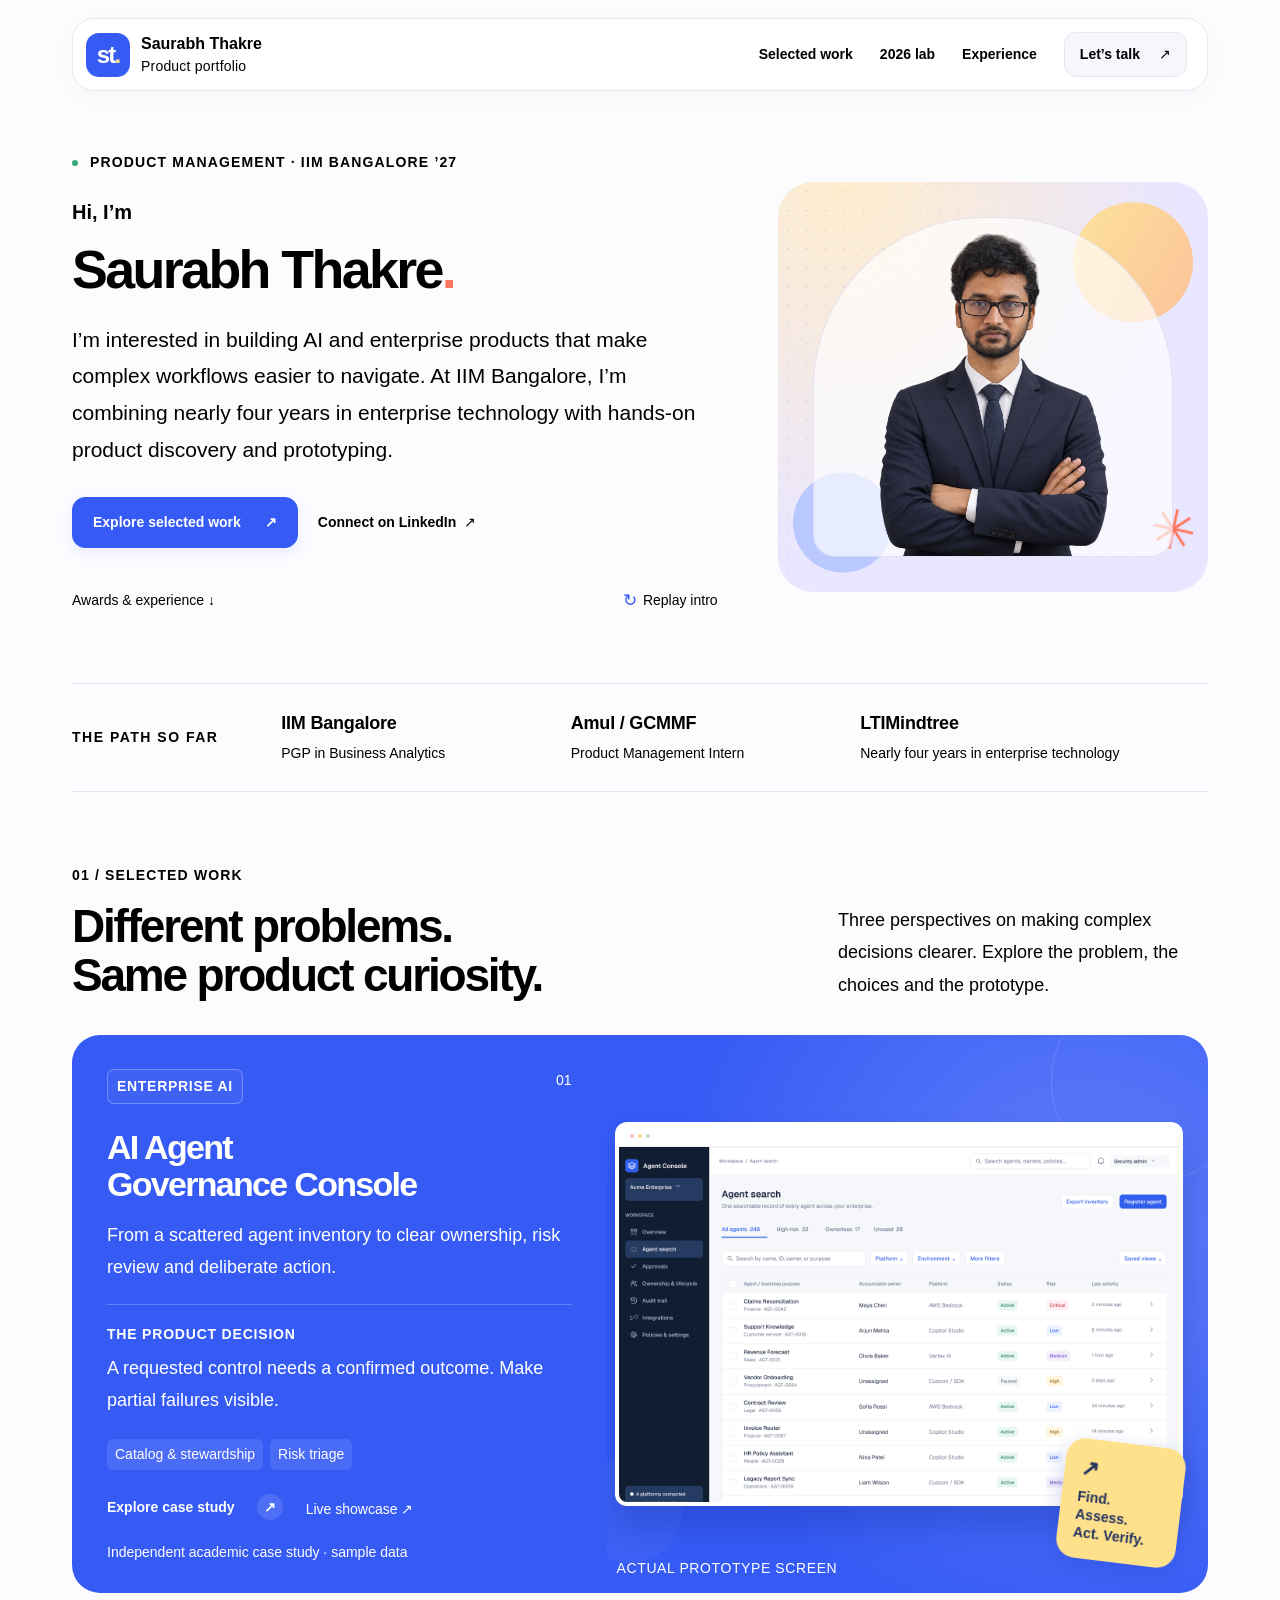
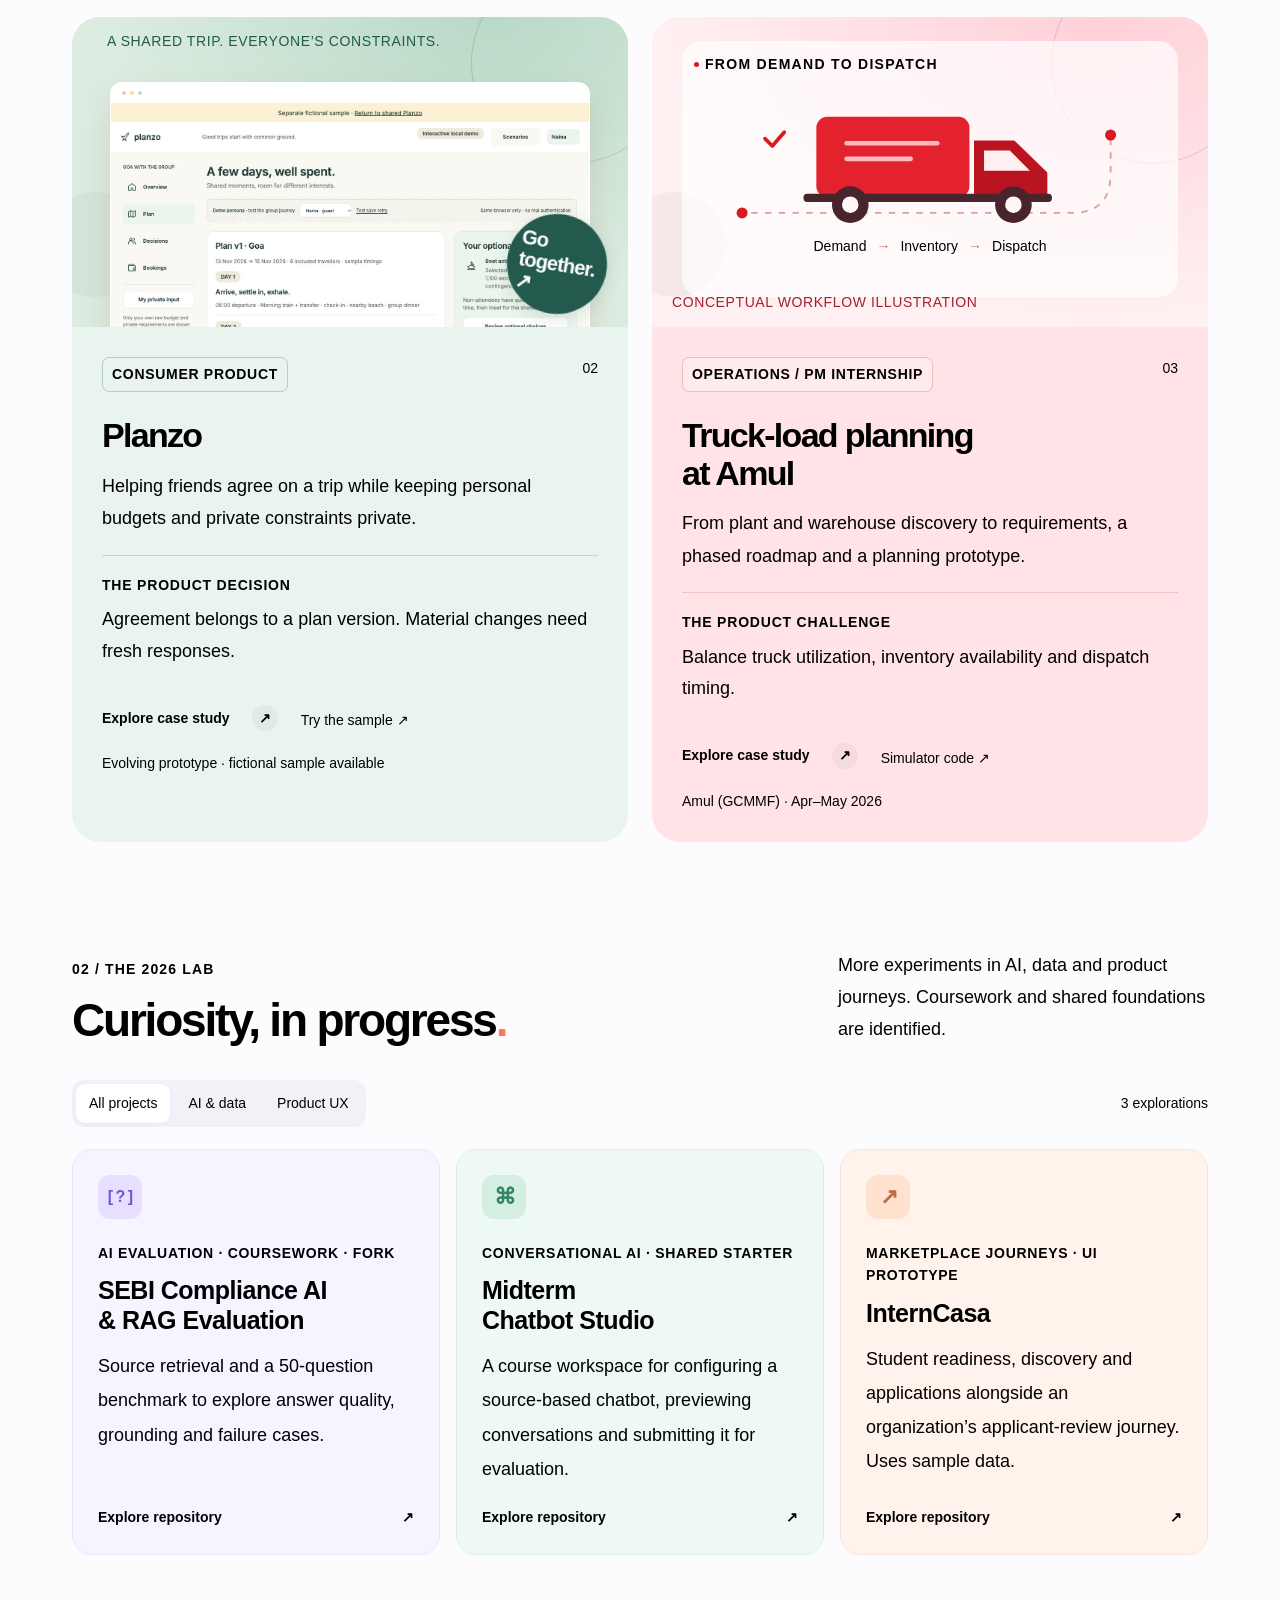
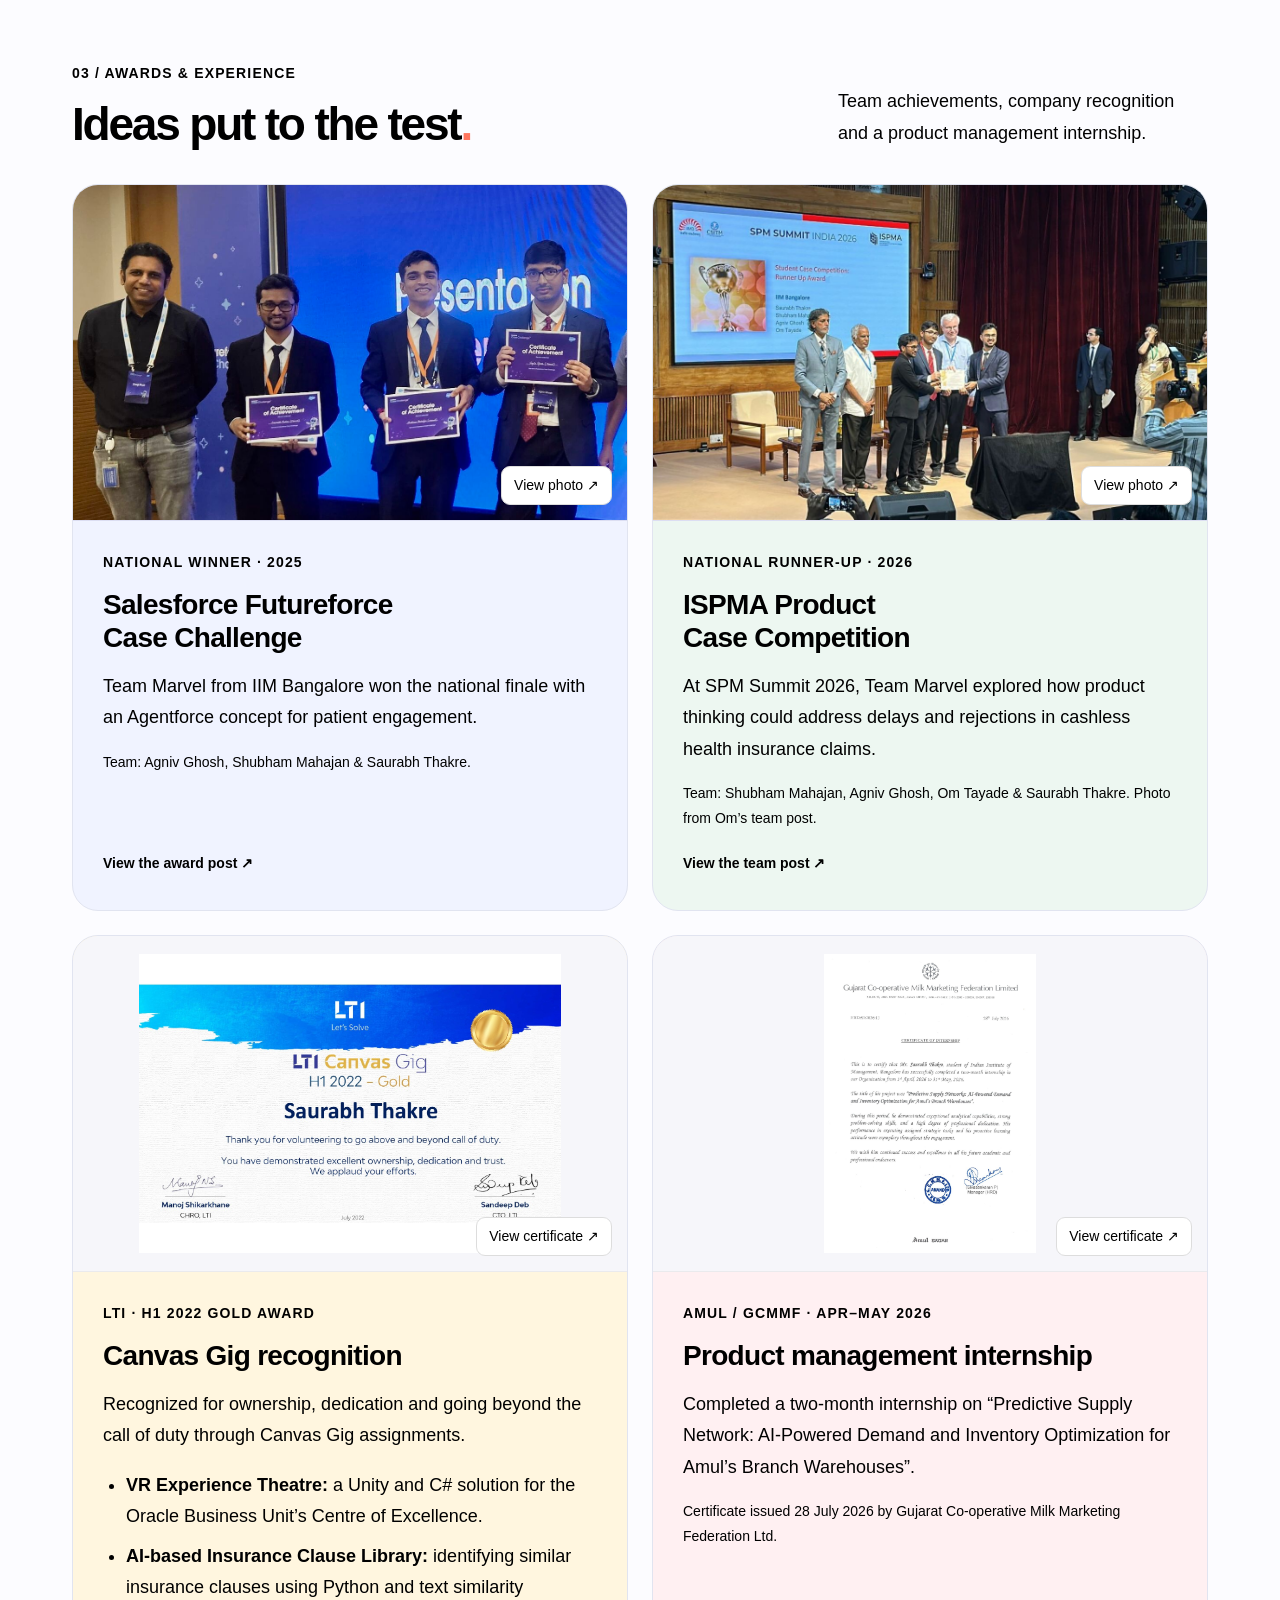
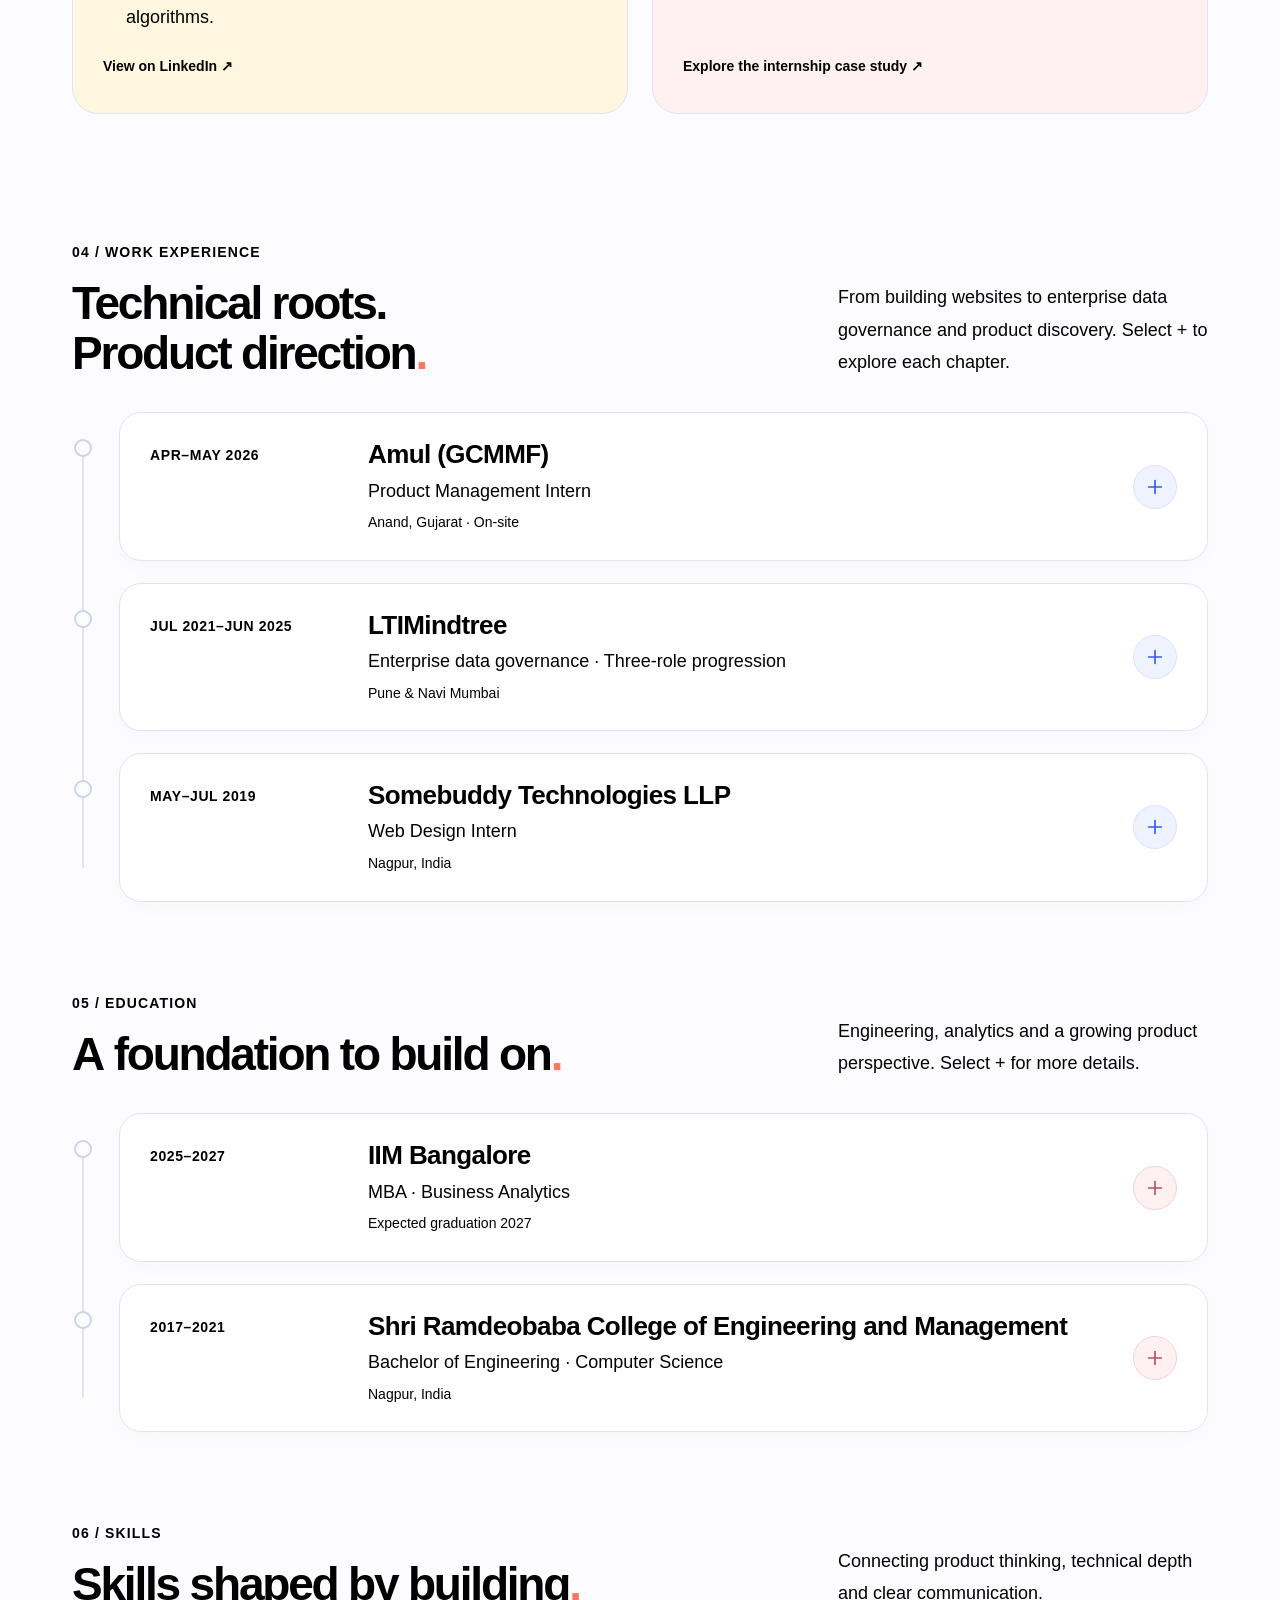
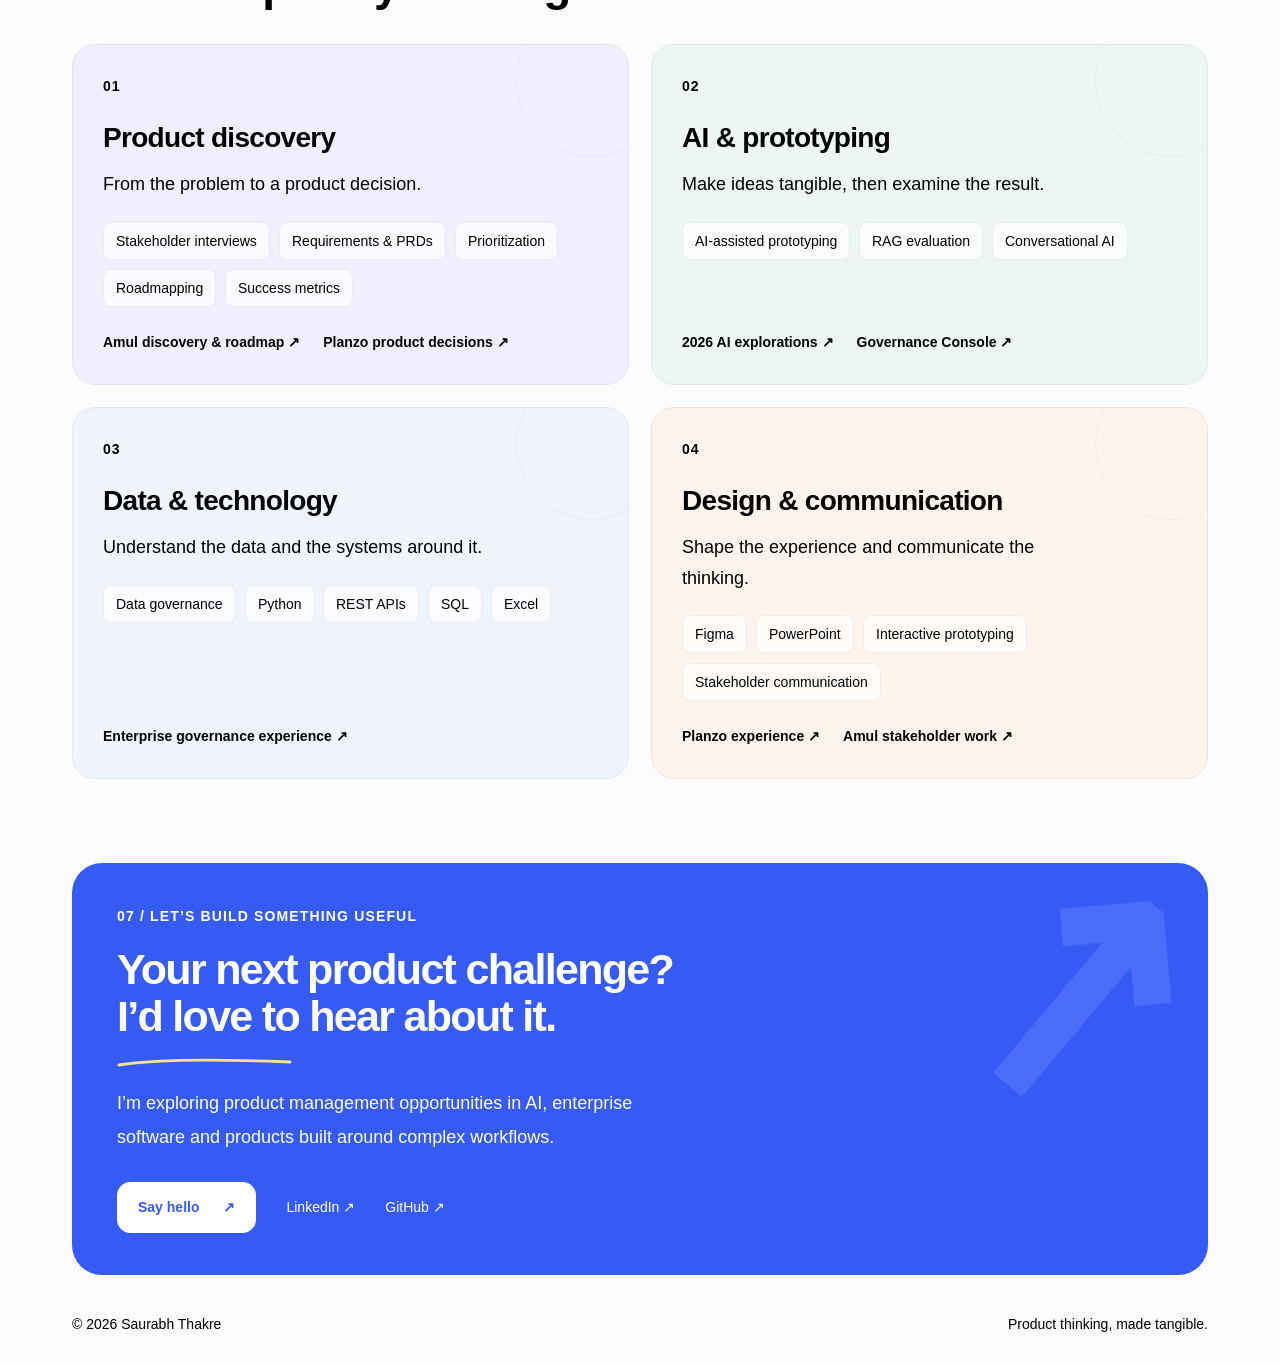
==== commit 03733a61: "Add approved portrait to portfolio hero with responsive framing" ====
--- a/index.html
+++ b/index.html
@@ -11,7 +11,7 @@
     <div class="actions"><a class="button" href="#work">Explore selected work <span aria-hidden="true">↗</span></a><a class="text-link" href="https://www.linkedin.com/in/saurabhthakre165">Connect on LinkedIn <span aria-hidden="true">↗</span></a></div>
     <div class="hero-bottom"><a href="#recognition">Awards &amp; experience <span aria-hidden="true">↓</span></a><button class="replay-intro" type="button" hidden><span aria-hidden="true">↻</span> Replay intro</button></div></div>
     <div class="hero-stage portrait-stage"><span class="orb orb-one" aria-hidden="true"></span><span class="orb orb-two" aria-hidden="true"></span><span class="stage-spark" aria-hidden="true">✳</span>
-    <div class="portrait-placeholder" role="img" aria-label="Portrait photo placeholder for Saurabh Thakre"><div class="portrait-outline" aria-hidden="true"><svg viewBox="0 0 200 230" focusable="false"><circle cx="100" cy="73" r="37"/><path d="M27 220v-27a73 73 0 0 1 146 0v27"/></svg></div><span class="portrait-name">Portrait photo</span><span class="portrait-note">Coming soon</span></div></div></section>
+    <div class="portrait-frame"><img class="profile-portrait" src="assets/saurabh-navy-suit-transparent.png" alt="Saurabh Thakre wearing a navy suit with arms crossed" width="1254" height="1254" fetchpriority="high"></div></div></section>
     <div class="context"><span class="context-label">THE PATH SO FAR</span><span><b>IIM Bangalore</b><small>PGP in Business Analytics</small></span><span><b>Amul / GCMMF</b><small>Product Management Intern</small></span><span><b>LTIMindtree</b><small>Nearly four years in enterprise technology</small></span></div>
     <section id="work" aria-labelledby="work-title"><div class="section-head" data-reveal><div><p class="eyebrow">01 / SELECTED WORK</p><h2 id="work-title">Different problems.<br><span class="muted-heading">Same product curiosity.</span></h2></div><p>Three perspectives on making complex decisions clearer. Explore the problem, the choices and the prototype.</p></div>
     <div class="project-grid"><article class="project-card card-agent" data-reveal><div class="project-copy"><div class="project-topline"><span class="category">ENTERPRISE AI</span><span class="project-number">01</span></div><h3>AI Agent<br>Governance Console</h3><p>From a scattered agent inventory to clear ownership, risk review and deliberate action.</p><div class="decision"><span>THE PRODUCT DECISION</span><p>A requested control needs a confirmed outcome. Make partial failures visible.</p></div><div class="project-tags"><span>Catalog &amp; stewardship</span><span>Risk triage</span></div><div class="project-links"><a class="card-link" href="ai-agent-governance.html">Explore case study <span aria-hidden="true">↗</span></a><a class="artifact-link" href="https://saurabhthakre.github.io/ai-agent-catalog-governance/">Live showcase ↗</a></div><p class="project-disclosure">Independent academic case study · sample data</p></div>
--- a/studio.css
+++ b/studio.css
@@ -42,18 +42,18 @@
 a.project-art{display:block;text-decoration:none;color:inherit}a.agent-art{display:flex}.reveal-ready .section-head{opacity:1;transform:none}@media(max-width:600px){a.agent-art{display:block}}
 
 /* Consistent reading sizes and the personal introduction. */
-body{font-size:18px;color:#000}.hero{grid-template-columns:1.5fr 1fr;gap:60px;min-height:0;padding-block:60px}.hero h1{font-size:clamp(40px,4.2vw,58px);letter-spacing:-2.6px}.hero .title-line,.hero .title-word{white-space:normal}.hero .hello{font-size:20px;margin:22px 0 12px!important}.hero-description{font-size:21px;line-height:1.75;max-width:660px;color:#000}.hero-bottom{max-width:none;font-size:14px}.hero-bottom>a{text-decoration:none}.hero-stage.portrait-stage{height:410px;margin:0;background:radial-gradient(ellipse at 15% 0,#ffedce,transparent 65%),#e9e6ff}.portrait-stage .orb-one{width:120px;height:120px;right:15px;top:18px}.portrait-stage .orb-two{width:100px;height:100px;left:15px;bottom:18px}.portrait-stage .stage-spark{font-size:55px;bottom:35px;right:12px}.portrait-placeholder{position:absolute;inset:35px;display:flex;flex-direction:column;align-items:center;justify-content:center;background:#ffffffa8;border:1px dashed #a29bd4;border-radius:170px 170px 22px 22px}.portrait-outline{width:165px;color:#8274bd;margin-bottom:15px}.portrait-outline svg{display:block;width:100%;fill:none;stroke:currentColor;stroke-width:2.5;stroke-linecap:round}.portrait-name{font-weight:700;font-size:18px}.portrait-note{font-size:14px;margin-top:5px;color:#000}.windowbar span{display:none}.eyebrow,.hero .eyebrow{font-size:14px;letter-spacing:1.15px;color:#000}.draft-note{font-size:14px;letter-spacing:1px;color:#000}.identity{font-size:16px}.identity small{font-size:14px;color:#000}.nav{font-size:14px}.section-head>p,.project-copy>p,.decision p,.lab-item p:not(.eyebrow),.about-copy>p,.about-intro>p:last-child,.contact p:not(.eyebrow),.case-content p,.case-content li{font-size:18px}.section-head>p{max-width:370px}.project-copy>p,.decision p{max-width:none}.project-copy .project-disclosure{font-size:14px}.category{font-size:14px;letter-spacing:.7px;line-height:1.5}.project-topline{align-items:start}.decision>span{font-size:14px;opacity:1;letter-spacing:.8px}.project-number,.artifact-link{opacity:1}.card-agent .project-copy>p,.card-agent .decision p,.card-agent .project-disclosure,.card-agent .project-tags span{color:#fff}.card-planzo,.card-amul{color:#000}.card-planzo .project-copy>p,.card-planzo .decision p,.card-amul .project-copy>p,.card-amul .decision p,.card-amul .project-disclosure{color:#000}.project-copy h3{font-size:34px}.project-tags span,.project-number,.artifact-link,.card-link,.lab-link,.text-link,.button{font-size:14px}.art-caption{font-size:14px;letter-spacing:.6px;opacity:1;max-width:calc(100% - 40px);line-height:1.5}.planzo-art{padding-top:65px;height:310px}.amul-art{height:310px}.art-sticker{width:120px;height:120px;font-size:14px}.art-sticker>span{font-size:22px}.route-label,.route-steps{font-size:14px;color:#000!important}.route-steps{gap:10px;flex-wrap:wrap}.truck-visual svg{height:165px}.travel-sticker{font-size:20px}.project-copy{padding:30px}.lab-item .eyebrow{font-size:14px;line-height:1.6;letter-spacing:.7px}.lab-item h3{font-size:25px;line-height:1.2;min-height:0}.lab-item{padding:25px}.lab-toolbar{flex-wrap:wrap}.filters button{font-size:14px}.context b,.timeline-row b{font-size:18px}.context small,.timeline-row p{font-size:14px}.context{grid-template-columns:.7fr 1fr 1fr 1.3fr;gap:22px}.timeline-row{grid-template-columns:135px 1fr}.timeline-row time{font-size:14px}.contact .eyebrow,.contact p:not(.eyebrow){color:#fff}.case-hero .lead{font-size:21px}.case-facts{font-size:18px}.case-facts dt{font-size:14px;color:#000}.case-index{font-size:14px}.case-content h3{font-size:23px}.case-content figcaption,.case-content .source-link{font-size:14px;color:#000}.case-content table{font-size:18px}.carousel-slide figcaption b{font-size:16px}.carousel-slide figcaption span{font-size:14px;color:#000}.gallery-heading .eyebrow,.gallery-hint,.slide-count{font-size:14px;color:#000}.storyboard .eyebrow,.storyboard>p:last-child,.discovery-stats span,.target-grid span,.target-board .target-note,.workflow .eyebrow,.workflow-row,.workflow-row small,.workflow-note,.evidence small{font-size:14px;color:#000!important}.workflow-row b{font-size:14px}.case-amul .slide-media{height:560px}.workflow{padding:30px}.workflow-row{line-height:1.6;padding:12px 0}.workflow-note{line-height:1.6}.workflow-title{font-size:34px}.evidence{grid-template-columns:repeat(3,minmax(0,1fr))}.evidence small{display:block;line-height:1.6}.carousel-slide figcaption{min-height:85px}.recognition-section{padding-top:35px}.recognition-grid{display:grid;grid-template-columns:repeat(2,minmax(0,1fr));gap:24px}.achievement{min-width:0;border-radius:26px;overflow:hidden;border:1px solid #e1e4f0;background:#f0f3ff;display:flex;flex-direction:column}.achievement-ispma{background:#edf7f1}.achievement-canvas{background:#fff6df}.achievement-internship{background:#fff0f2}.evidence-image{display:block;position:relative;overflow:hidden;border:0;border-bottom:1px solid #0000000d;padding:0;width:100%;background:#e8eaff;aspect-ratio:1.65;cursor:zoom-in}.evidence-image img{width:100%;height:100%;object-fit:cover;transition:transform .6s cubic-bezier(.22,1,.36,1)}.achievement-salesforce .evidence-image img{object-position:center 45%}.certificate-image{background:#f6f6fa;padding:18px}.certificate-image img{object-fit:contain}.image-expand{position:absolute;bottom:15px;right:15px;border:1px solid #ddd;background:white;color:#000;font-size:14px;padding:7px 12px;border-radius:9px}.achievement-copy{padding:30px;display:flex;flex-direction:column;align-items:start;flex:1}.achievement h3{font-size:28px;letter-spacing:-.7px;line-height:1.2;margin-top:14px}.achievement-copy>p:not(.eyebrow){font-size:18px;line-height:1.75;margin-top:16px}.achievement-copy .evidence-meta{font-size:14px!important;line-height:1.7}.achievement-copy .card-link{margin-top:auto;padding-top:22px;gap:8px}.achievement-copy ul{font-size:18px;line-height:1.7;margin-bottom:0}.media-dialog{border:1px solid #dce0ee;border-radius:20px;padding:20px;background:#fff;color:#000;width:min(1000px,95vw);max-height:94dvh}.media-dialog::backdrop{background:#101629c9;backdrop-filter:blur(6px)}.media-dialog-toolbar{display:flex;justify-content:space-between;align-items:start;gap:20px;padding-bottom:15px}.media-dialog-toolbar p{font-size:16px;line-height:1.5}.media-close{display:flex;gap:15px;align-items:center;border:1px solid #ddd;background:#f3f4ff;padding:8px 15px;border-radius:10px;flex:none;font-size:14px}.media-dialog>img{width:100%;max-height:75dvh;object-fit:contain}.media-close span{font-size:22px;line-height:1}
-@media(prefers-reduced-motion:no-preference){.intro-running .portrait-placeholder{animation:screen-arrive 1s .2s cubic-bezier(.22,1,.36,1) both}.evidence-image:hover img{transform:scale(1.025)}.achievement{transition:translate .4s,box-shadow .4s}.achievement:hover{translate:0 -4px;box-shadow:0 16px 35px #26325312}}
-@media(max-width:900px){.hero{gap:30px;grid-template-columns:1.4fr 1fr}.hero-description{font-size:19px}.context{grid-template-columns:1fr 1fr}.context>span:last-child{grid-column:auto}.hero-stage.portrait-stage{height:360px}.portrait-placeholder{inset:25px}.portrait-note{max-width:170px;text-align:center}.case-body{gap:30px}.section-head{align-items:start}.section-head>p{max-width:310px}.recognition-grid{gap:18px}.achievement-copy{padding:25px}.case-content table{font-size:16px}}
-@media(max-width:600px){.draft-note{font-size:14px;letter-spacing:.3px;gap:6px;flex-wrap:wrap}.hero{display:flex;gap:30px;padding-top:35px}.hero h1{font-size:clamp(36px,10vw,56px);letter-spacing:-1.8px}.hero .eyebrow{font-size:14px;letter-spacing:.8px}.hero-description{font-size:18px;line-height:1.8;max-width:none}.hero .button,.hero .text-link,.hero .replay-intro{font-size:14px}.hero-bottom{margin-top:20px;flex-wrap:wrap}.hero-stage.portrait-stage{height:330px;margin:0}.portrait-placeholder{inset:25px 40px}.portrait-outline{width:130px;margin-bottom:10px}.portrait-name{font-size:18px}.portrait-note{max-width:none;font-size:14px}.nav{font-size:14px;gap:7px;flex-wrap:wrap}.nav-contact{font-size:14px}.topbar{gap:12px}.identity{font-size:16px}.identity small{font-size:14px}.context{gap:20px}.context b{font-size:18px}.context small{font-size:14px}.context>span:last-child{grid-column:1/-1}.context>span:last-child b,.context>span:last-child small{display:block;margin-left:0}.section-head h2{font-size:34px;line-height:1.13}.section-head>p{font-size:18px;max-width:none}.category,.decision>span{font-size:14px;letter-spacing:.5px}.category{max-width:calc(100% - 30px)}.project-copy,.card-agent .project-copy{padding:25px}.project-copy>p,.decision p{font-size:18px}.project-copy .project-disclosure{font-size:14px}.project-copy h3{font-size:31px}.project-tags span,.card-link,.artifact-link{font-size:14px}.agent-art{height:300px;padding-top:35px}.agent-art .art-caption{font-size:14px;bottom:7px}.planzo-art{height:280px;padding:70px 28px 0}.planzo-art .art-caption{font-size:14px;left:25px;top:14px;max-width:calc(100% - 50px)}.amul-art{height:290px;padding:22px 22px 40px}.amul-art .art-caption{font-size:14px;bottom:12px}.truck-visual{padding:12px}.truck-visual svg{height:155px}.route-label{font-size:14px;letter-spacing:.6px;line-height:1.5}.route-steps{font-size:14px;gap:9px;margin-top:0}.art-sticker{font-size:14px;width:100px;height:105px;padding:12px;bottom:35px}.art-sticker>span{font-size:22px}.lab-item h3{font-size:25px}.lab-item .eyebrow{font-size:14px;letter-spacing:.6px}.lab-item p:not(.eyebrow),.about-copy>p,.about-intro>p:last-child{font-size:18px}.lab-link{font-size:14px}.filters button{font-size:14px;padding:9px}.timeline-row{grid-template-columns:1fr;gap:5px}.timeline-row time{font-size:14px}.timeline-row b{font-size:18px}.timeline-row p{font-size:14px}.contact .eyebrow,.contact-link,.button-light,footer.wrap{font-size:14px}.contact p:not(.eyebrow){font-size:18px}.contact .actions{gap:20px}footer.wrap{flex-wrap:wrap}.case-hero .lead{font-size:18px}.case-hero .eyebrow,.case-hero .button,.case-hero .text-link{font-size:14px}.case-facts{font-size:18px}.case-facts div{grid-template-columns:1fr;gap:3px}.case-facts dt{font-size:14px}.case-index a{font-size:14px}.case-content h3{font-size:22px}.case-content p,.case-content li{font-size:18px}.case-content h2{font-size:29px}.gallery-heading{display:block}.gallery-heading .eyebrow,.gallery-hint{font-size:14px;display:block}.gallery-hint{margin-top:6px}.carousel-slide figcaption{display:block;min-height:0}.carousel-slide figcaption b{font-size:16px}.carousel-slide figcaption span{display:block;font-size:14px;text-align:left;max-width:none}.slide-count{font-size:14px}.carousel-dots{gap:0}.carousel-dot{width:21px}.carousel-navigation{gap:5px}.carousel-navigation button{width:38px;height:38px}.case-amul .slide-media{height:520px}.storyboard h3{font-size:29px}.discovery-stats{grid-template-columns:1fr;gap:13px}.discovery-stats>div{display:flex;align-items:center;gap:18px}.discovery-stats b{font-size:35px;min-width:65px}.storyboard>p:last-child,.discovery-stats span,.target-grid span,.target-board .target-note{font-size:14px}.target-grid{display:block}.target-grid>div+div{margin-top:14px}.target-grid b{font-size:44px}.workflow{padding:25px 20px}.workflow-title{font-size:28px}.workflow .eyebrow,.workflow-row,.workflow-row small,.workflow-note{font-size:14px}.workflow-row{grid-template-columns:23px 1fr;gap:10px;padding:10px 0;line-height:1.5}.evidence{grid-template-columns:1fr;gap:10px}.evidence>div{display:flex;gap:18px;align-items:center}.evidence b{font-size:35px;min-width:60px}.evidence small{font-size:14px}.case-content th,.case-content td{font-size:16px;overflow-wrap:anywhere;padding:12px 8px}.case-next{font-size:14px}.recognition-grid{grid-template-columns:1fr;gap:20px}.achievement-copy{padding:25px}.achievement h3{font-size:26px}.evidence-image{aspect-ratio:1.4}.certificate-image{aspect-ratio:1.2}.recognition-section{padding-top:10px}.media-dialog{padding:15px;border-radius:15px}.media-dialog-toolbar{flex-direction:column-reverse;gap:12px}.media-close{align-self:end}}
-@media(max-width:360px){.wrap{padding-inline:16px}.nav{gap:8px 14px;justify-content:start}.nav-contact{margin-left:auto}.hero .button,.hero .text-link{font-size:14px}.portrait-placeholder{inset:25px}.filters button{font-size:14px;padding:9px 8px}.art-sticker{display:none}.agent-art{height:260px}.route-steps{gap:6px}.case-amul .slide-media{height:560px}.carousel-navigation button{width:33px;height:36px}.carousel-dot{width:19px}.slide-count{margin-right:0;letter-spacing:0}.achievement-copy{padding:22px}.image-expand{font-size:14px;right:10px;bottom:10px}}
+body{font-size:18px;color:#000}.hero{grid-template-columns:1.5fr 1fr;gap:60px;min-height:0;padding-block:60px}.hero h1{font-size:clamp(40px,4.2vw,58px);letter-spacing:-2.6px}.hero .title-line,.hero .title-word{white-space:normal}.hero .hello{font-size:20px;margin:22px 0 12px!important}.hero-description{font-size:21px;line-height:1.75;max-width:660px;color:#000}.hero-bottom{max-width:none;font-size:14px}.hero-bottom>a{text-decoration:none}.hero-stage.portrait-stage{height:410px;margin:0;background:radial-gradient(ellipse at 15% 0,#ffedce,transparent 65%),#e9e6ff}.portrait-stage .orb-one{width:120px;height:120px;right:15px;top:18px}.portrait-stage .orb-two{width:100px;height:100px;left:15px;bottom:18px}.portrait-stage .stage-spark{font-size:55px;bottom:35px;right:12px}.portrait-frame{position:absolute;inset:35px;overflow:hidden;padding-top:12px;background:#ffffffa8;border:1px solid #a29bd440;border-radius:170px 170px 22px 22px}.profile-portrait{display:block;width:100%;height:100%;object-fit:contain;object-position:center bottom}.windowbar span{display:none}.eyebrow,.hero .eyebrow{font-size:14px;letter-spacing:1.15px;color:#000}.draft-note{font-size:14px;letter-spacing:1px;color:#000}.identity{font-size:16px}.identity small{font-size:14px;color:#000}.nav{font-size:14px}.section-head>p,.project-copy>p,.decision p,.lab-item p:not(.eyebrow),.about-copy>p,.about-intro>p:last-child,.contact p:not(.eyebrow),.case-content p,.case-content li{font-size:18px}.section-head>p{max-width:370px}.project-copy>p,.decision p{max-width:none}.project-copy .project-disclosure{font-size:14px}.category{font-size:14px;letter-spacing:.7px;line-height:1.5}.project-topline{align-items:start}.decision>span{font-size:14px;opacity:1;letter-spacing:.8px}.project-number,.artifact-link{opacity:1}.card-agent .project-copy>p,.card-agent .decision p,.card-agent .project-disclosure,.card-agent .project-tags span{color:#fff}.card-planzo,.card-amul{color:#000}.card-planzo .project-copy>p,.card-planzo .decision p,.card-amul .project-copy>p,.card-amul .decision p,.card-amul .project-disclosure{color:#000}.project-copy h3{font-size:34px}.project-tags span,.project-number,.artifact-link,.card-link,.lab-link,.text-link,.button{font-size:14px}.art-caption{font-size:14px;letter-spacing:.6px;opacity:1;max-width:calc(100% - 40px);line-height:1.5}.planzo-art{padding-top:65px;height:310px}.amul-art{height:310px}.art-sticker{width:120px;height:120px;font-size:14px}.art-sticker>span{font-size:22px}.route-label,.route-steps{font-size:14px;color:#000!important}.route-steps{gap:10px;flex-wrap:wrap}.truck-visual svg{height:165px}.travel-sticker{font-size:20px}.project-copy{padding:30px}.lab-item .eyebrow{font-size:14px;line-height:1.6;letter-spacing:.7px}.lab-item h3{font-size:25px;line-height:1.2;min-height:0}.lab-item{padding:25px}.lab-toolbar{flex-wrap:wrap}.filters button{font-size:14px}.context b,.timeline-row b{font-size:18px}.context small,.timeline-row p{font-size:14px}.context{grid-template-columns:.7fr 1fr 1fr 1.3fr;gap:22px}.timeline-row{grid-template-columns:135px 1fr}.timeline-row time{font-size:14px}.contact .eyebrow,.contact p:not(.eyebrow){color:#fff}.case-hero .lead{font-size:21px}.case-facts{font-size:18px}.case-facts dt{font-size:14px;color:#000}.case-index{font-size:14px}.case-content h3{font-size:23px}.case-content figcaption,.case-content .source-link{font-size:14px;color:#000}.case-content table{font-size:18px}.carousel-slide figcaption b{font-size:16px}.carousel-slide figcaption span{font-size:14px;color:#000}.gallery-heading .eyebrow,.gallery-hint,.slide-count{font-size:14px;color:#000}.storyboard .eyebrow,.storyboard>p:last-child,.discovery-stats span,.target-grid span,.target-board .target-note,.workflow .eyebrow,.workflow-row,.workflow-row small,.workflow-note,.evidence small{font-size:14px;color:#000!important}.workflow-row b{font-size:14px}.case-amul .slide-media{height:560px}.workflow{padding:30px}.workflow-row{line-height:1.6;padding:12px 0}.workflow-note{line-height:1.6}.workflow-title{font-size:34px}.evidence{grid-template-columns:repeat(3,minmax(0,1fr))}.evidence small{display:block;line-height:1.6}.carousel-slide figcaption{min-height:85px}.recognition-section{padding-top:35px}.recognition-grid{display:grid;grid-template-columns:repeat(2,minmax(0,1fr));gap:24px}.achievement{min-width:0;border-radius:26px;overflow:hidden;border:1px solid #e1e4f0;background:#f0f3ff;display:flex;flex-direction:column}.achievement-ispma{background:#edf7f1}.achievement-canvas{background:#fff6df}.achievement-internship{background:#fff0f2}.evidence-image{display:block;position:relative;overflow:hidden;border:0;border-bottom:1px solid #0000000d;padding:0;width:100%;background:#e8eaff;aspect-ratio:1.65;cursor:zoom-in}.evidence-image img{width:100%;height:100%;object-fit:cover;transition:transform .6s cubic-bezier(.22,1,.36,1)}.achievement-salesforce .evidence-image img{object-position:center 45%}.certificate-image{background:#f6f6fa;padding:18px}.certificate-image img{object-fit:contain}.image-expand{position:absolute;bottom:15px;right:15px;border:1px solid #ddd;background:white;color:#000;font-size:14px;padding:7px 12px;border-radius:9px}.achievement-copy{padding:30px;display:flex;flex-direction:column;align-items:start;flex:1}.achievement h3{font-size:28px;letter-spacing:-.7px;line-height:1.2;margin-top:14px}.achievement-copy>p:not(.eyebrow){font-size:18px;line-height:1.75;margin-top:16px}.achievement-copy .evidence-meta{font-size:14px!important;line-height:1.7}.achievement-copy .card-link{margin-top:auto;padding-top:22px;gap:8px}.achievement-copy ul{font-size:18px;line-height:1.7;margin-bottom:0}.media-dialog{border:1px solid #dce0ee;border-radius:20px;padding:20px;background:#fff;color:#000;width:min(1000px,95vw);max-height:94dvh}.media-dialog::backdrop{background:#101629c9;backdrop-filter:blur(6px)}.media-dialog-toolbar{display:flex;justify-content:space-between;align-items:start;gap:20px;padding-bottom:15px}.media-dialog-toolbar p{font-size:16px;line-height:1.5}.media-close{display:flex;gap:15px;align-items:center;border:1px solid #ddd;background:#f3f4ff;padding:8px 15px;border-radius:10px;flex:none;font-size:14px}.media-dialog>img{width:100%;max-height:75dvh;object-fit:contain}.media-close span{font-size:22px;line-height:1}
+@media(prefers-reduced-motion:no-preference){.intro-running .portrait-frame{animation:screen-arrive 1s .2s cubic-bezier(.22,1,.36,1) both}.evidence-image:hover img{transform:scale(1.025)}.achievement{transition:translate .4s,box-shadow .4s}.achievement:hover{translate:0 -4px;box-shadow:0 16px 35px #26325312}}
+@media(max-width:900px){.hero{gap:30px;grid-template-columns:1.4fr 1fr}.hero-description{font-size:19px}.context{grid-template-columns:1fr 1fr}.context>span:last-child{grid-column:auto}.hero-stage.portrait-stage{height:360px}.portrait-frame{inset:25px}.case-body{gap:30px}.section-head{align-items:start}.section-head>p{max-width:310px}.recognition-grid{gap:18px}.achievement-copy{padding:25px}.case-content table{font-size:16px}}
+@media(max-width:600px){.draft-note{font-size:14px;letter-spacing:.3px;gap:6px;flex-wrap:wrap}.hero{display:flex;gap:30px;padding-top:35px}.hero h1{font-size:clamp(36px,10vw,56px);letter-spacing:-1.8px}.hero .eyebrow{font-size:14px;letter-spacing:.8px}.hero-description{font-size:18px;line-height:1.8;max-width:none}.hero .button,.hero .text-link,.hero .replay-intro{font-size:14px}.hero-bottom{margin-top:20px;flex-wrap:wrap}.hero-stage.portrait-stage{height:330px;margin:0}.portrait-frame{inset:25px 40px}.nav{font-size:14px;gap:7px;flex-wrap:wrap}.nav-contact{font-size:14px}.topbar{gap:12px}.identity{font-size:16px}.identity small{font-size:14px}.context{gap:20px}.context b{font-size:18px}.context small{font-size:14px}.context>span:last-child{grid-column:1/-1}.context>span:last-child b,.context>span:last-child small{display:block;margin-left:0}.section-head h2{font-size:34px;line-height:1.13}.section-head>p{font-size:18px;max-width:none}.category,.decision>span{font-size:14px;letter-spacing:.5px}.category{max-width:calc(100% - 30px)}.project-copy,.card-agent .project-copy{padding:25px}.project-copy>p,.decision p{font-size:18px}.project-copy .project-disclosure{font-size:14px}.project-copy h3{font-size:31px}.project-tags span,.card-link,.artifact-link{font-size:14px}.agent-art{height:300px;padding-top:35px}.agent-art .art-caption{font-size:14px;bottom:7px}.planzo-art{height:280px;padding:70px 28px 0}.planzo-art .art-caption{font-size:14px;left:25px;top:14px;max-width:calc(100% - 50px)}.amul-art{height:290px;padding:22px 22px 40px}.amul-art .art-caption{font-size:14px;bottom:12px}.truck-visual{padding:12px}.truck-visual svg{height:155px}.route-label{font-size:14px;letter-spacing:.6px;line-height:1.5}.route-steps{font-size:14px;gap:9px;margin-top:0}.art-sticker{font-size:14px;width:100px;height:105px;padding:12px;bottom:35px}.art-sticker>span{font-size:22px}.lab-item h3{font-size:25px}.lab-item .eyebrow{font-size:14px;letter-spacing:.6px}.lab-item p:not(.eyebrow),.about-copy>p,.about-intro>p:last-child{font-size:18px}.lab-link{font-size:14px}.filters button{font-size:14px;padding:9px}.timeline-row{grid-template-columns:1fr;gap:5px}.timeline-row time{font-size:14px}.timeline-row b{font-size:18px}.timeline-row p{font-size:14px}.contact .eyebrow,.contact-link,.button-light,footer.wrap{font-size:14px}.contact p:not(.eyebrow){font-size:18px}.contact .actions{gap:20px}footer.wrap{flex-wrap:wrap}.case-hero .lead{font-size:18px}.case-hero .eyebrow,.case-hero .button,.case-hero .text-link{font-size:14px}.case-facts{font-size:18px}.case-facts div{grid-template-columns:1fr;gap:3px}.case-facts dt{font-size:14px}.case-index a{font-size:14px}.case-content h3{font-size:22px}.case-content p,.case-content li{font-size:18px}.case-content h2{font-size:29px}.gallery-heading{display:block}.gallery-heading .eyebrow,.gallery-hint{font-size:14px;display:block}.gallery-hint{margin-top:6px}.carousel-slide figcaption{display:block;min-height:0}.carousel-slide figcaption b{font-size:16px}.carousel-slide figcaption span{display:block;font-size:14px;text-align:left;max-width:none}.slide-count{font-size:14px}.carousel-dots{gap:0}.carousel-dot{width:21px}.carousel-navigation{gap:5px}.carousel-navigation button{width:38px;height:38px}.case-amul .slide-media{height:520px}.storyboard h3{font-size:29px}.discovery-stats{grid-template-columns:1fr;gap:13px}.discovery-stats>div{display:flex;align-items:center;gap:18px}.discovery-stats b{font-size:35px;min-width:65px}.storyboard>p:last-child,.discovery-stats span,.target-grid span,.target-board .target-note{font-size:14px}.target-grid{display:block}.target-grid>div+div{margin-top:14px}.target-grid b{font-size:44px}.workflow{padding:25px 20px}.workflow-title{font-size:28px}.workflow .eyebrow,.workflow-row,.workflow-row small,.workflow-note{font-size:14px}.workflow-row{grid-template-columns:23px 1fr;gap:10px;padding:10px 0;line-height:1.5}.evidence{grid-template-columns:1fr;gap:10px}.evidence>div{display:flex;gap:18px;align-items:center}.evidence b{font-size:35px;min-width:60px}.evidence small{font-size:14px}.case-content th,.case-content td{font-size:16px;overflow-wrap:anywhere;padding:12px 8px}.case-next{font-size:14px}.recognition-grid{grid-template-columns:1fr;gap:20px}.achievement-copy{padding:25px}.achievement h3{font-size:26px}.evidence-image{aspect-ratio:1.4}.certificate-image{aspect-ratio:1.2}.recognition-section{padding-top:10px}.media-dialog{padding:15px;border-radius:15px}.media-dialog-toolbar{flex-direction:column-reverse;gap:12px}.media-close{align-self:end}}
+@media(max-width:360px){.wrap{padding-inline:16px}.nav{gap:8px 14px;justify-content:start}.nav-contact{margin-left:auto}.hero .button,.hero .text-link{font-size:14px}.portrait-frame{inset:25px}.filters button{font-size:14px;padding:9px 8px}.art-sticker{display:none}.agent-art{height:260px}.route-steps{gap:6px}.case-amul .slide-media{height:560px}.carousel-navigation button{width:33px;height:36px}.carousel-dot{width:19px}.slide-count{margin-right:0;letter-spacing:0}.achievement-copy{padding:22px}.image-expand{font-size:14px;right:10px;bottom:10px}}
 /* Career and education: a reading timeline with native disclosure controls. */
-.journey-section{padding:55px 0}.journey-track{--journey-accent:#365bf5;--timeline-progress:1;position:relative;list-style:none;padding:0 0 0 47px;margin:0}.journey-track:before,.journey-track:after{content:"";position:absolute;top:34px;bottom:34px;left:10px;width:2px;border-radius:2px;pointer-events:none}.journey-track:before{background:#e0e4f0}.journey-track:after{background:var(--journey-accent);transform-origin:top;transform:scaleY(var(--timeline-progress));will-change:transform}.education-section{padding-top:35px}.education-section .journey-track{--journey-accent:#b94f61}.journey-item{position:relative;margin:0;padding:0}.journey-item+.journey-item{margin-top:22px}.journey-dot{position:absolute;left:-45px;top:27px;width:18px;height:18px;background:#fcfcff;border:2px solid #cdd4e8;border-radius:50%;z-index:1}.journey-dot:after{content:"";position:absolute;inset:3px;border-radius:50%;background:var(--journey-accent);opacity:0;transform:scale(.3)}.is-reached .journey-dot{border-color:var(--journey-accent)}.is-reached .journey-dot:after{opacity:1;transform:scale(1)}.journey-card{border:1px solid #e0e4ef;background:#fff;border-radius:22px;overflow:hidden;box-shadow:0 5px 20px #24376405}.journey-card summary{display:flex;align-items:center;justify-content:space-between;gap:25px;padding:26px 30px;list-style:none;cursor:pointer;position:relative}.journey-card summary::-webkit-details-marker{display:none}.journey-summary{display:grid;grid-template-columns:190px minmax(0,1fr);gap:6px 28px;min-width:0}.journey-date{font-size:14px;font-weight:650;letter-spacing:.6px;grid-row:1/4;align-self:start;padding-top:5px}.journey-title{font-size:26px;line-height:1.2;font-weight:750;letter-spacing:-.6px}.journey-role{font-size:18px;line-height:1.6}.journey-location{font-size:14px;line-height:1.6}.journey-toggle{display:flex;align-items:center;justify-content:center;width:44px;height:44px;background:#eff2ff;border:1px solid #dce2ff;border-radius:50%;flex:none;color:#365bf5}.journey-toggle svg{display:block;width:22px;height:22px;fill:none;stroke:currentColor;stroke-width:1.8;stroke-linecap:round}.journey-toggle .plus-stem{transform-origin:center;transform-box:fill-box}.journey-card[open] .plus-stem,.journey-card.is-expanded .plus-stem{opacity:0;transform:rotate(90deg)}.journey-card[open]{border-color:#b9c5fb;background:linear-gradient(100deg,#f9faff,#fff 60%)}.education-section .journey-card[open]{border-color:#eabdc6;background:linear-gradient(100deg,#fff8f9,#fff 65%)}.education-section .journey-toggle{color:#b94f61;background:#fff0f2;border-color:#efd2d9}.expand-panel{overflow:hidden}.journey-detail{padding:0 30px 28px 248px;font-size:18px;line-height:1.75}.journey-detail>p{font-size:18px}.journey-detail ul{margin:18px 0}.journey-note{padding:14px 17px;background:#edf1ff;border-radius:12px;font-size:14px!important;margin-top:20px}.journey-link{display:inline-block;font-size:14px;font-weight:600;text-decoration:none;text-underline-offset:5px;line-height:1.6}.journey-link:hover{text-decoration:underline}.journey-detail>.journey-link{margin-top:20px}.role-progression{list-style:none;margin:22px 0;padding:0;border-block:1px solid #e5e8f4}.role-progression li{display:flex;flex-direction:column;gap:4px;padding:14px 0;margin:0}.role-progression li+li{border-top:1px solid #e5e8f4}.role-progression span{font-size:14px}.role-progression b{font-size:18px;line-height:1.6}.education-facts{margin:22px 0 0}.education-facts>div{display:grid;grid-template-columns:145px 1fr;gap:20px;padding:12px 0;border-top:1px solid #e5e8f4}.education-facts dt{font-size:14px;font-weight:650}.education-facts dd{margin:0;font-size:18px;line-height:1.6}.skills-section{padding-top:35px}.skills-grid{display:grid;grid-template-columns:repeat(2,minmax(0,1fr));gap:22px}.skill-card{position:relative;min-width:0;display:flex;flex-direction:column;align-items:start;padding:30px;background:#f1efff;border:1px solid #e3dff8;border-radius:23px;overflow:hidden}.skill-group-1{background:#edf6f1;border-color:#dcece3}.skill-group-2{background:#f0f4ff;border-color:#dde6fb}.skill-group-3{background:#fff4eb;border-color:#f3e1d1}.skill-number{font-size:14px;letter-spacing:1px;font-weight:650;margin-bottom:24px}.skill-card h3{font-size:28px;letter-spacing:-.7px;line-height:1.15}.skill-card>p{font-size:18px;line-height:1.7;margin-top:15px;max-width:400px}.skill-list{list-style:none;padding:0;margin:22px 0 24px;display:flex;flex-wrap:wrap;gap:9px}.skill-pill{margin:0!important;padding:7px 12px;font-size:14px;line-height:1.6;background:#ffffffb5;border:1px solid #00000010;border-radius:8px;transform-origin:left center}.skill-evidence{display:flex;flex-wrap:wrap;gap:10px 23px;margin-top:auto}.skill-evidence .journey-link{font-size:14px}.skill-card:before{content:"";position:absolute;right:-40px;top:-40px;width:150px;height:150px;border-radius:50%;border:1px solid #0000000a;pointer-events:none}.journey-card summary:focus-visible{outline:3px solid #7954d9;outline-offset:-5px;border-radius:22px}.portrait-stage{overflow:hidden}.portrait-placeholder{transform:translate(var(--scene-x,0px),var(--scene-y,0px))}
-@media(prefers-reduced-motion:no-preference){.journey-dot,.journey-dot:after{transition:border-color .3s,opacity .3s,transform .45s cubic-bezier(.22,1,.36,1)}.is-reached .journey-dot:after{animation:milestone-arrive .55s cubic-bezier(.22,1,.36,1)}.journey-card{transition:border-color .3s,background .3s,box-shadow .3s}.journey-toggle{transition:transform .4s,background .3s}.journey-toggle .plus-stem{transition:opacity .25s,transform .35s}.journey-card summary:hover .journey-toggle{transform:scale(1.08)}.journey-card summary:hover{background:#365bf504}.education-section .journey-card summary:hover{background:#b94f6105}.reveal-ready .journey-item{transform:translate(20px,12px);transition:opacity .7s,transform .8s cubic-bezier(.22,1,.36,1)}.reveal-ready .journey-item.is-visible{transform:translate(0,0)}.reveal-ready .skill-card.is-visible .skill-pill{animation:skill-arrive .55s cubic-bezier(.22,1,.36,1) both;animation-delay:calc(.08s * var(--chip-index))}.skill-pill{transition:transform .3s,box-shadow .3s}.skill-pill:hover{transform:translateY(-3px);box-shadow:0 5px 12px #24376412}.portrait-placeholder{transition:transform .8s cubic-bezier(.22,1,.36,1)}.intro-running .hello,.intro-running .eyebrow{animation:enter .7s .05s both}.contact:hover .contact-decoration{transform:rotate(0) translate(7px,-7px);transition:transform .7s cubic-bezier(.22,1,.36,1)}@keyframes milestone-arrive{0%{transform:scale(.3)}65%{transform:scale(1.3)}100%{transform:scale(1)}}@keyframes skill-arrive{from{opacity:0;transform:translateY(10px) rotate(1deg)}to{opacity:1;transform:translateY(0) rotate(0)}}}
+.journey-section{padding:55px 0}.journey-track{--journey-accent:#365bf5;--timeline-progress:1;position:relative;list-style:none;padding:0 0 0 47px;margin:0}.journey-track:before,.journey-track:after{content:"";position:absolute;top:34px;bottom:34px;left:10px;width:2px;border-radius:2px;pointer-events:none}.journey-track:before{background:#e0e4f0}.journey-track:after{background:var(--journey-accent);transform-origin:top;transform:scaleY(var(--timeline-progress));will-change:transform}.education-section{padding-top:35px}.education-section .journey-track{--journey-accent:#b94f61}.journey-item{position:relative;margin:0;padding:0}.journey-item+.journey-item{margin-top:22px}.journey-dot{position:absolute;left:-45px;top:27px;width:18px;height:18px;background:#fcfcff;border:2px solid #cdd4e8;border-radius:50%;z-index:1}.journey-dot:after{content:"";position:absolute;inset:3px;border-radius:50%;background:var(--journey-accent);opacity:0;transform:scale(.3)}.is-reached .journey-dot{border-color:var(--journey-accent)}.is-reached .journey-dot:after{opacity:1;transform:scale(1)}.journey-card{border:1px solid #e0e4ef;background:#fff;border-radius:22px;overflow:hidden;box-shadow:0 5px 20px #24376405}.journey-card summary{display:flex;align-items:center;justify-content:space-between;gap:25px;padding:26px 30px;list-style:none;cursor:pointer;position:relative}.journey-card summary::-webkit-details-marker{display:none}.journey-summary{display:grid;grid-template-columns:190px minmax(0,1fr);gap:6px 28px;min-width:0}.journey-date{font-size:14px;font-weight:650;letter-spacing:.6px;grid-row:1/4;align-self:start;padding-top:5px}.journey-title{font-size:26px;line-height:1.2;font-weight:750;letter-spacing:-.6px}.journey-role{font-size:18px;line-height:1.6}.journey-location{font-size:14px;line-height:1.6}.journey-toggle{display:flex;align-items:center;justify-content:center;width:44px;height:44px;background:#eff2ff;border:1px solid #dce2ff;border-radius:50%;flex:none;color:#365bf5}.journey-toggle svg{display:block;width:22px;height:22px;fill:none;stroke:currentColor;stroke-width:1.8;stroke-linecap:round}.journey-toggle .plus-stem{transform-origin:center;transform-box:fill-box}.journey-card[open] .plus-stem,.journey-card.is-expanded .plus-stem{opacity:0;transform:rotate(90deg)}.journey-card[open]{border-color:#b9c5fb;background:linear-gradient(100deg,#f9faff,#fff 60%)}.education-section .journey-card[open]{border-color:#eabdc6;background:linear-gradient(100deg,#fff8f9,#fff 65%)}.education-section .journey-toggle{color:#b94f61;background:#fff0f2;border-color:#efd2d9}.expand-panel{overflow:hidden}.journey-detail{padding:0 30px 28px 248px;font-size:18px;line-height:1.75}.journey-detail>p{font-size:18px}.journey-detail ul{margin:18px 0}.journey-note{padding:14px 17px;background:#edf1ff;border-radius:12px;font-size:14px!important;margin-top:20px}.journey-link{display:inline-block;font-size:14px;font-weight:600;text-decoration:none;text-underline-offset:5px;line-height:1.6}.journey-link:hover{text-decoration:underline}.journey-detail>.journey-link{margin-top:20px}.role-progression{list-style:none;margin:22px 0;padding:0;border-block:1px solid #e5e8f4}.role-progression li{display:flex;flex-direction:column;gap:4px;padding:14px 0;margin:0}.role-progression li+li{border-top:1px solid #e5e8f4}.role-progression span{font-size:14px}.role-progression b{font-size:18px;line-height:1.6}.education-facts{margin:22px 0 0}.education-facts>div{display:grid;grid-template-columns:145px 1fr;gap:20px;padding:12px 0;border-top:1px solid #e5e8f4}.education-facts dt{font-size:14px;font-weight:650}.education-facts dd{margin:0;font-size:18px;line-height:1.6}.skills-section{padding-top:35px}.skills-grid{display:grid;grid-template-columns:repeat(2,minmax(0,1fr));gap:22px}.skill-card{position:relative;min-width:0;display:flex;flex-direction:column;align-items:start;padding:30px;background:#f1efff;border:1px solid #e3dff8;border-radius:23px;overflow:hidden}.skill-group-1{background:#edf6f1;border-color:#dcece3}.skill-group-2{background:#f0f4ff;border-color:#dde6fb}.skill-group-3{background:#fff4eb;border-color:#f3e1d1}.skill-number{font-size:14px;letter-spacing:1px;font-weight:650;margin-bottom:24px}.skill-card h3{font-size:28px;letter-spacing:-.7px;line-height:1.15}.skill-card>p{font-size:18px;line-height:1.7;margin-top:15px;max-width:400px}.skill-list{list-style:none;padding:0;margin:22px 0 24px;display:flex;flex-wrap:wrap;gap:9px}.skill-pill{margin:0!important;padding:7px 12px;font-size:14px;line-height:1.6;background:#ffffffb5;border:1px solid #00000010;border-radius:8px;transform-origin:left center}.skill-evidence{display:flex;flex-wrap:wrap;gap:10px 23px;margin-top:auto}.skill-evidence .journey-link{font-size:14px}.skill-card:before{content:"";position:absolute;right:-40px;top:-40px;width:150px;height:150px;border-radius:50%;border:1px solid #0000000a;pointer-events:none}.journey-card summary:focus-visible{outline:3px solid #7954d9;outline-offset:-5px;border-radius:22px}.portrait-stage{overflow:hidden}.portrait-frame{transform:translate(var(--scene-x,0px),var(--scene-y,0px))}
+@media(prefers-reduced-motion:no-preference){.journey-dot,.journey-dot:after{transition:border-color .3s,opacity .3s,transform .45s cubic-bezier(.22,1,.36,1)}.is-reached .journey-dot:after{animation:milestone-arrive .55s cubic-bezier(.22,1,.36,1)}.journey-card{transition:border-color .3s,background .3s,box-shadow .3s}.journey-toggle{transition:transform .4s,background .3s}.journey-toggle .plus-stem{transition:opacity .25s,transform .35s}.journey-card summary:hover .journey-toggle{transform:scale(1.08)}.journey-card summary:hover{background:#365bf504}.education-section .journey-card summary:hover{background:#b94f6105}.reveal-ready .journey-item{transform:translate(20px,12px);transition:opacity .7s,transform .8s cubic-bezier(.22,1,.36,1)}.reveal-ready .journey-item.is-visible{transform:translate(0,0)}.reveal-ready .skill-card.is-visible .skill-pill{animation:skill-arrive .55s cubic-bezier(.22,1,.36,1) both;animation-delay:calc(.08s * var(--chip-index))}.skill-pill{transition:transform .3s,box-shadow .3s}.skill-pill:hover{transform:translateY(-3px);box-shadow:0 5px 12px #24376412}.portrait-frame{transition:transform .8s cubic-bezier(.22,1,.36,1)}.intro-running .hello,.intro-running .eyebrow{animation:enter .7s .05s both}.contact:hover .contact-decoration{transform:rotate(0) translate(7px,-7px);transition:transform .7s cubic-bezier(.22,1,.36,1)}@keyframes milestone-arrive{0%{transform:scale(.3)}65%{transform:scale(1.3)}100%{transform:scale(1)}}@keyframes skill-arrive{from{opacity:0;transform:translateY(10px) rotate(1deg)}to{opacity:1;transform:translateY(0) rotate(0)}}}
 @media(max-width:900px){.journey-summary{grid-template-columns:155px minmax(0,1fr);gap:6px 20px}.journey-detail{padding-left:205px}.journey-date{font-size:14px;letter-spacing:.2px}.journey-title{font-size:24px}.skill-card{padding:25px}}
 @media(max-width:600px){.journey-section{padding:35px 0}.journey-track{padding-left:28px}.journey-track:before,.journey-track:after{left:5px;top:31px;bottom:31px}.journey-dot{left:-28px;top:26px;width:13px;height:13px}.journey-dot:after{inset:2px}.journey-item+.journey-item{margin-top:18px}.journey-card{border-radius:18px}.journey-card summary{padding:22px 19px;gap:12px;align-items:start}.journey-summary{display:flex;flex-direction:column;gap:8px}.journey-date{padding:0;font-size:14px;letter-spacing:.3px}.journey-title{font-size:23px;line-height:1.23;letter-spacing:-.5px;overflow-wrap:anywhere}.journey-role{font-size:18px;line-height:1.6}.journey-location{font-size:14px}.journey-toggle{width:38px;height:38px;margin-top:0}.journey-toggle svg{width:21px;height:21px}.journey-detail{padding:0 19px 24px;font-size:18px}.journey-detail ul{padding-left:20px}.journey-detail p,.journey-detail li,.role-progression b{font-size:18px}.journey-detail>.journey-link{margin-top:16px}.education-facts>div{grid-template-columns:1fr;gap:5px}.skills-section{padding-top:35px}.skills-grid{grid-template-columns:1fr;gap:18px}.skill-card{padding:25px}.skill-card h3{font-size:26px}.skill-number{margin-bottom:20px}.skill-list{gap:8px}.skill-pill{font-size:14px;padding:7px 10px}.skill-evidence{gap:12px}.nav{gap:7px}.nav a{font-size:14px}}
 @media(max-width:360px){.journey-card summary{padding:20px 15px;gap:9px}.journey-detail{padding-inline:15px}.journey-title{font-size:22px}.journey-toggle{width:34px;height:34px}.skill-card{padding:22px}.nav{gap:8px 12px}.journey-role{font-size:18px}}
-@media(prefers-reduced-motion:reduce){.journey-track:after{transform:scaleY(1)}.journey-dot{border-color:var(--journey-accent)}.journey-dot:after{opacity:1;transform:none}.portrait-placeholder{transform:none}.skill-pill{animation:none!important}}
+@media(prefers-reduced-motion:reduce){.journey-track:after{transform:scaleY(1)}.journey-dot{border-color:var(--journey-accent)}.journey-dot:after{opacity:1;transform:none}.portrait-frame{transform:none}.skill-pill{animation:none!important}}
 /* Scroll storytelling: masked headings, settling artwork and image curtains. */
 .heading-mask,.heading-line{display:block}.heading-mask{overflow:hidden;padding-bottom:.13em;margin-bottom:-.13em}.heading-line{line-height:inherit}.heading-word{display:inline-block}.contact-accent{display:block;width:175px;height:12px;margin-top:17px}.contact-accent svg{display:block;width:100%;height:100%;overflow:visible}.contact-accent path{fill:none;stroke:#ffe18c;stroke-width:3;stroke-linecap:round}.achievement{--curtain-color:#dfe6ff}.achievement-ispma{--curtain-color:#d5ecdf}.achievement-canvas{--curtain-color:#f7e5b4}.achievement-internship{--curtain-color:#f7d5dd}.image-expand{z-index:3}.evidence-image:after{content:"";position:absolute;inset:0;background:var(--curtain-color,#e2e7ff);transform:scaleY(0);transform-origin:top;pointer-events:none;z-index:2}.project-art:before,.project-art:after{content:"";position:absolute;border-radius:50%;pointer-events:none;z-index:0}.project-art:before{height:200px;width:200px;right:-45px;top:-55px;border:1px solid currentColor;opacity:.13}.project-art:after{height:105px;width:105px;left:-30px;bottom:30px;background:currentColor;opacity:.035}.project-art .product-window,.project-art .truck-visual{position:relative;z-index:1}.journey-card.is-active-chapter{border-color:#a8b9fa;background:linear-gradient(105deg,#f0f3ff,#fff 85%);box-shadow:0 7px 24px #365bf50a}.education-section .journey-card.is-active-chapter{border-color:#dba9b5;background:linear-gradient(105deg,#fff1f4,#fff 85%);box-shadow:0 7px 24px #b94f610a}
 @media(prefers-reduced-motion:no-preference){
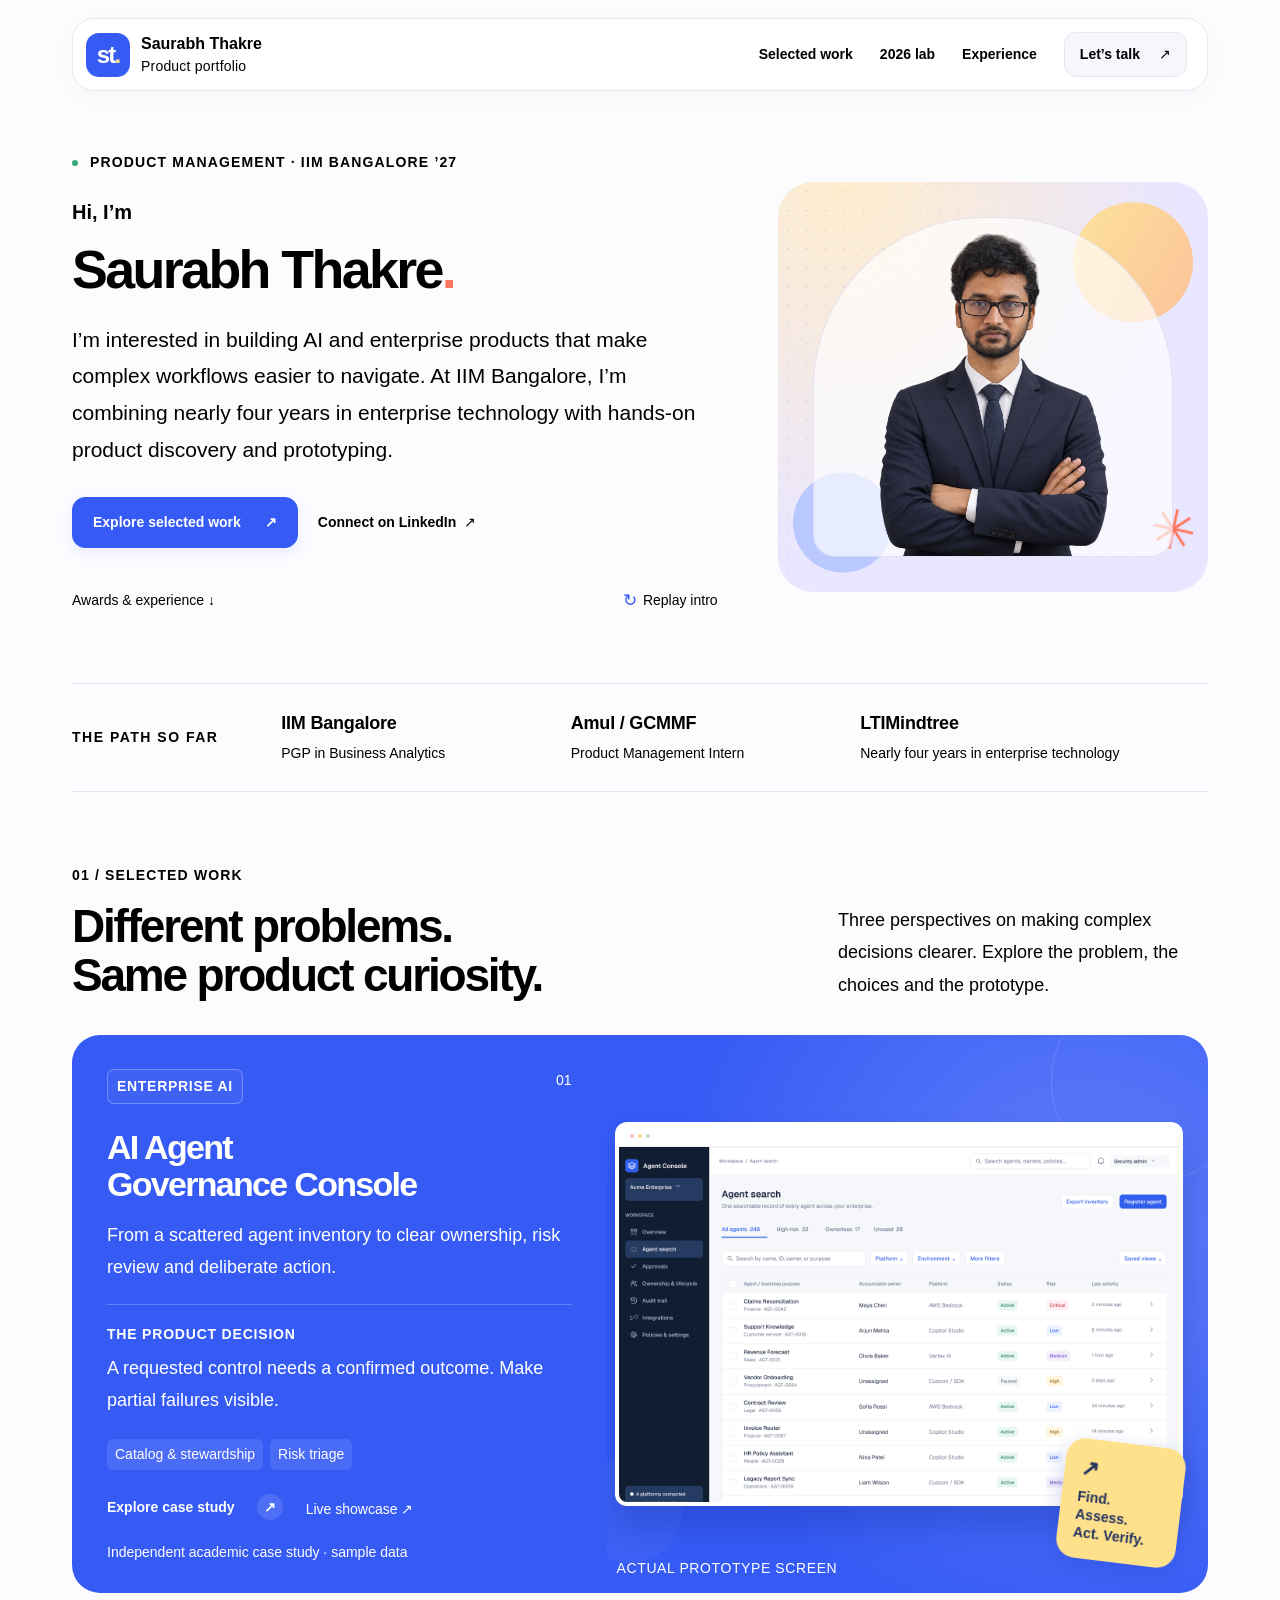
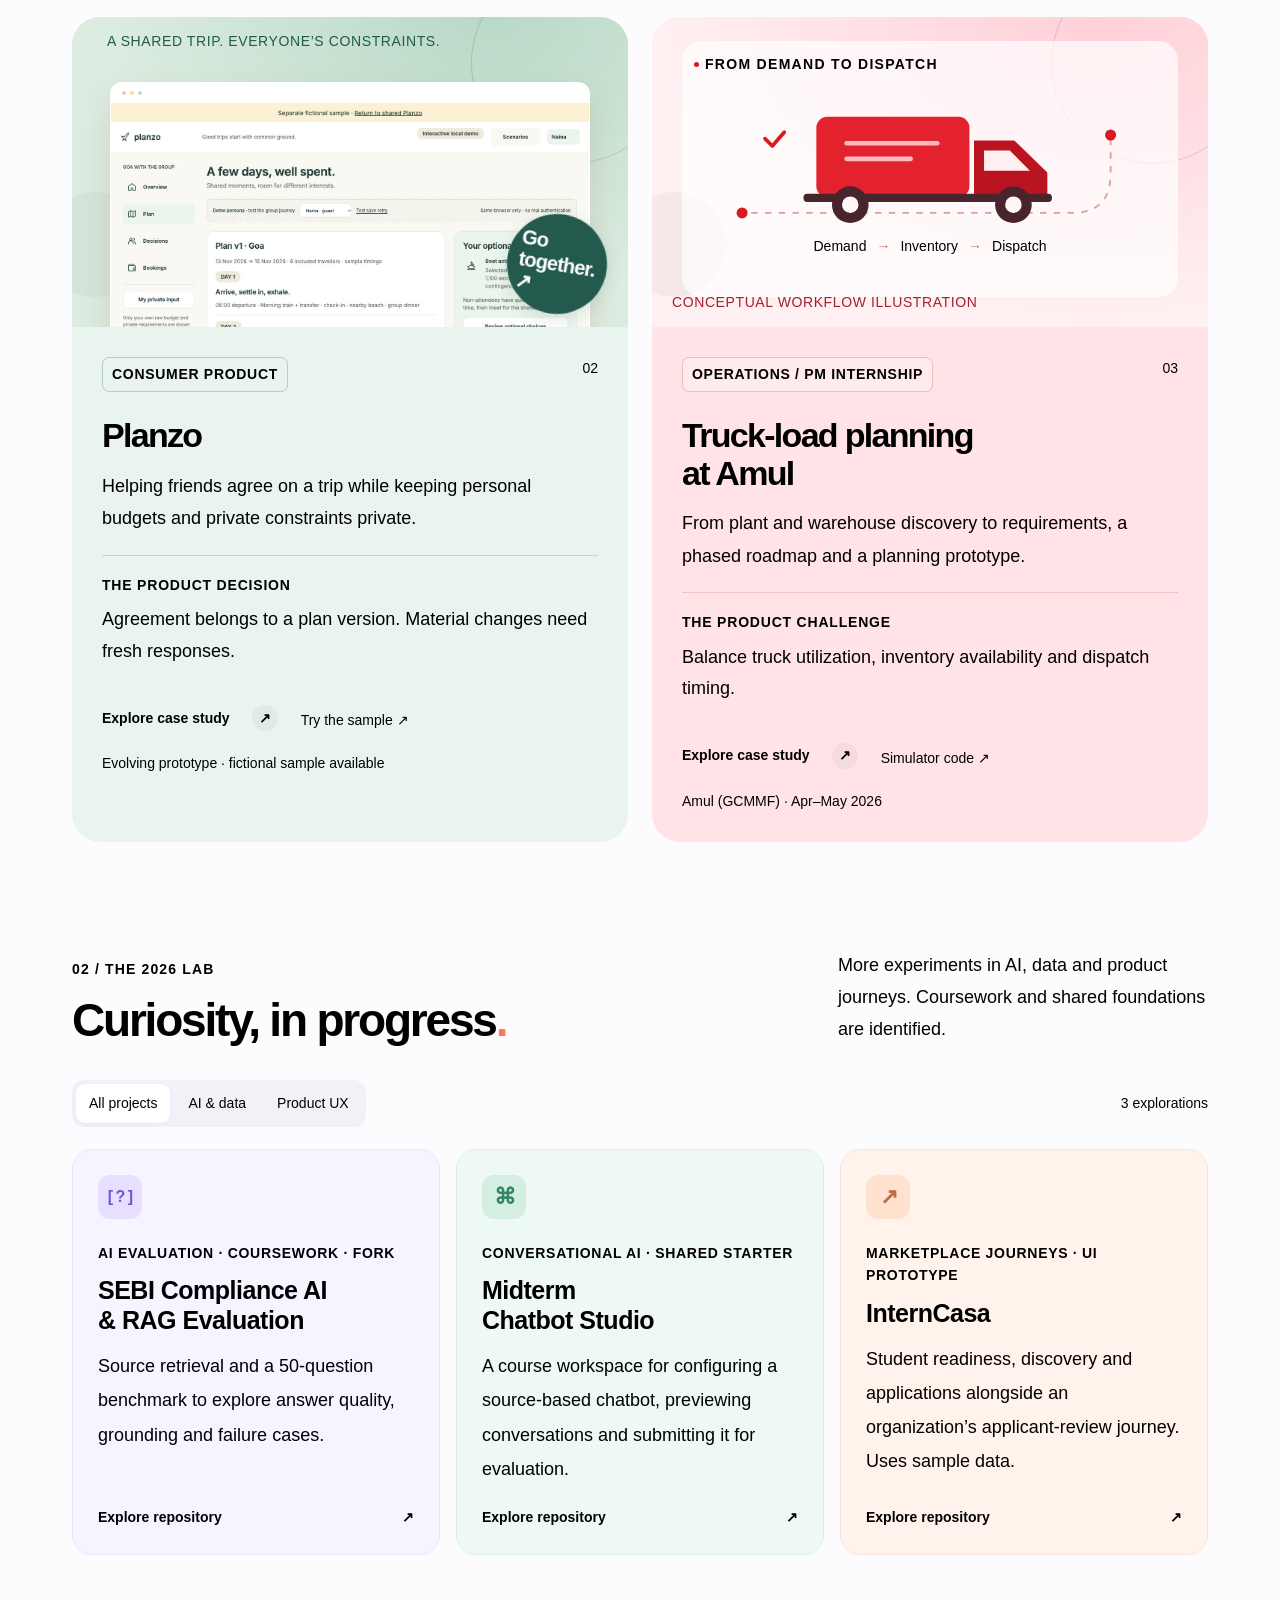
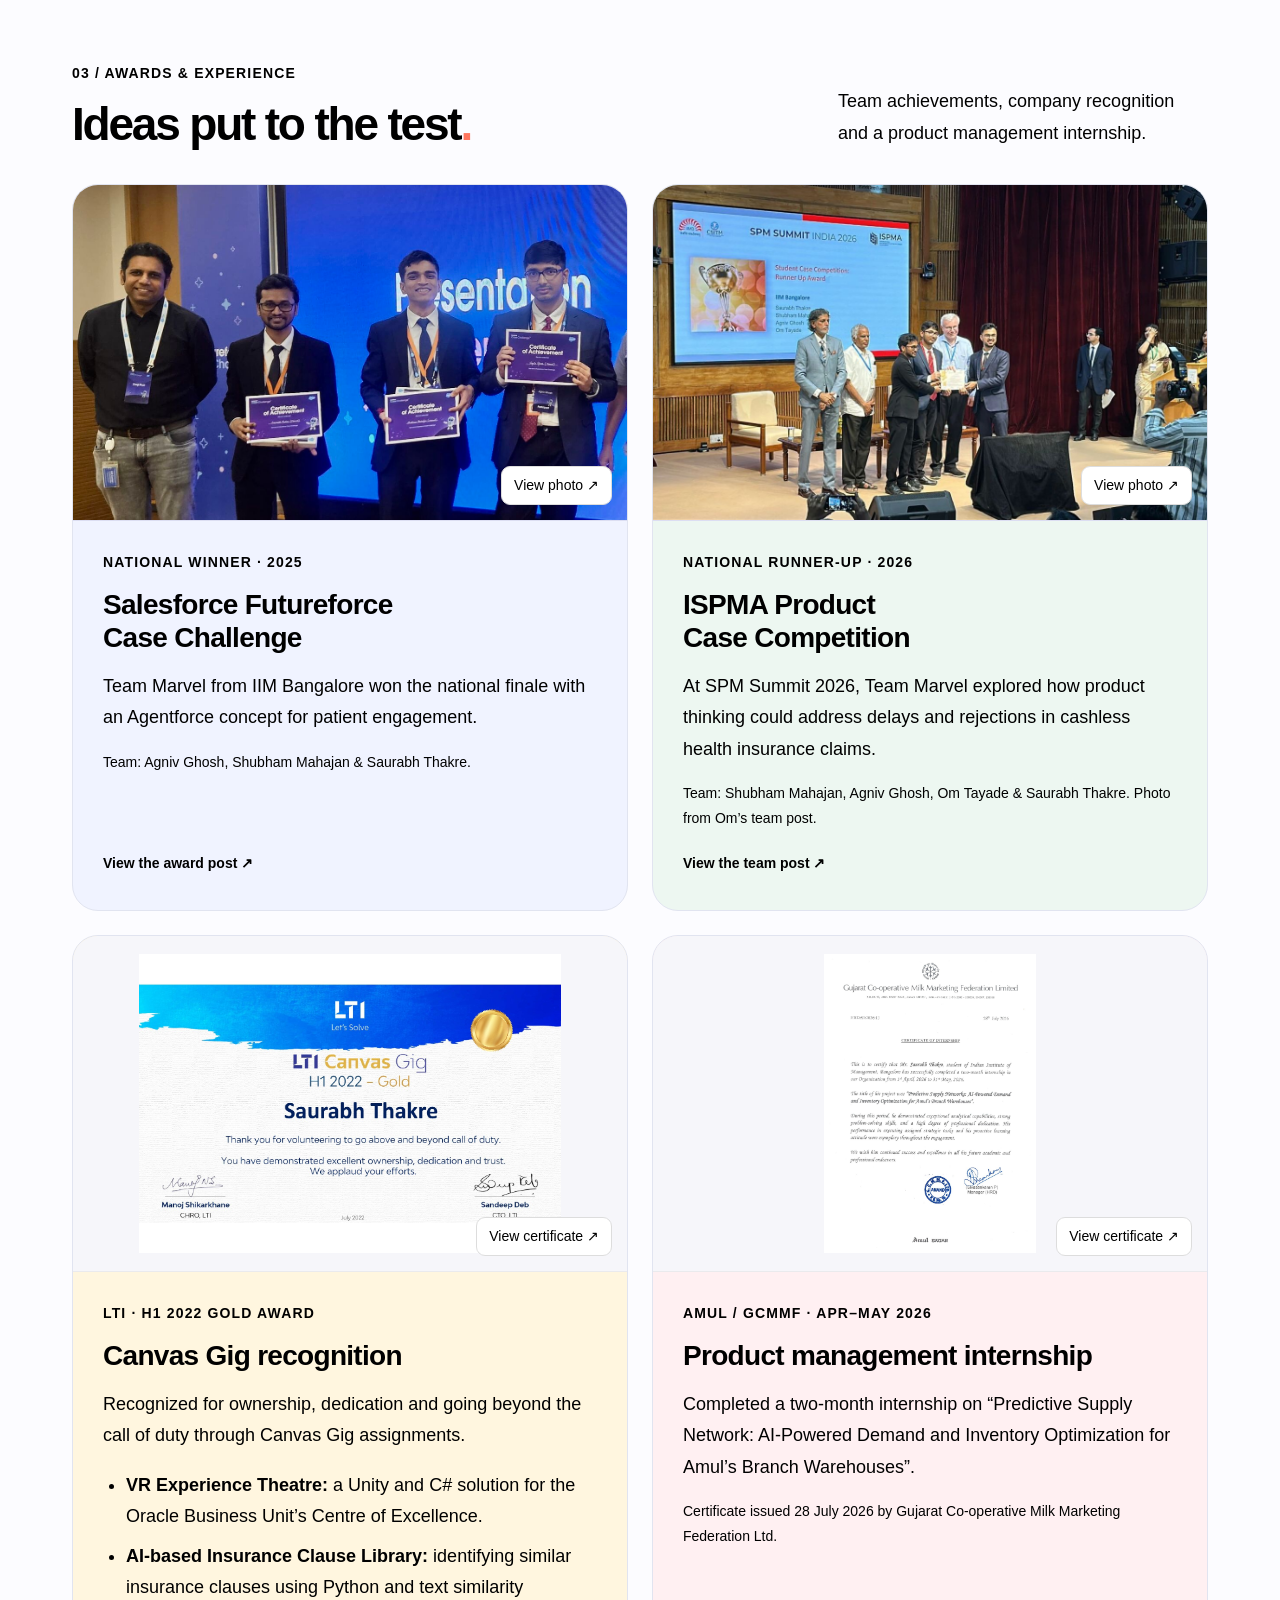
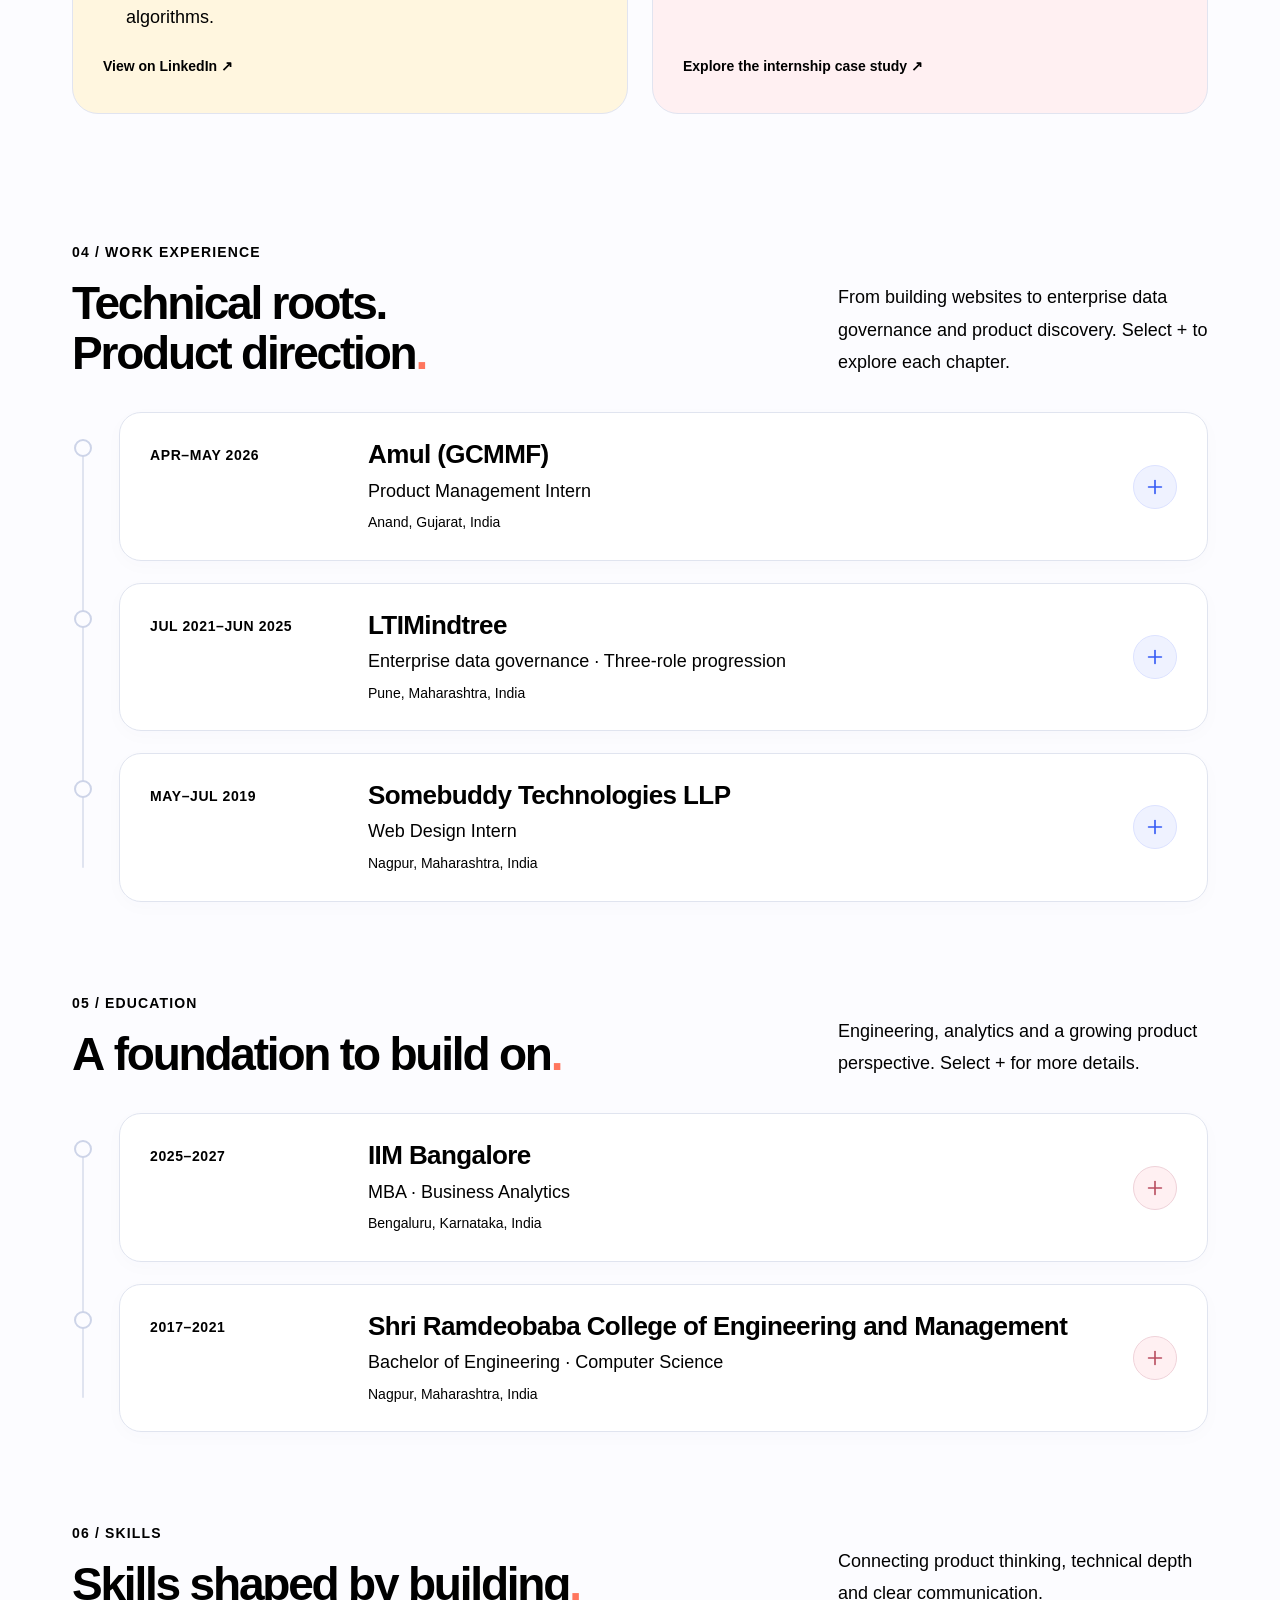
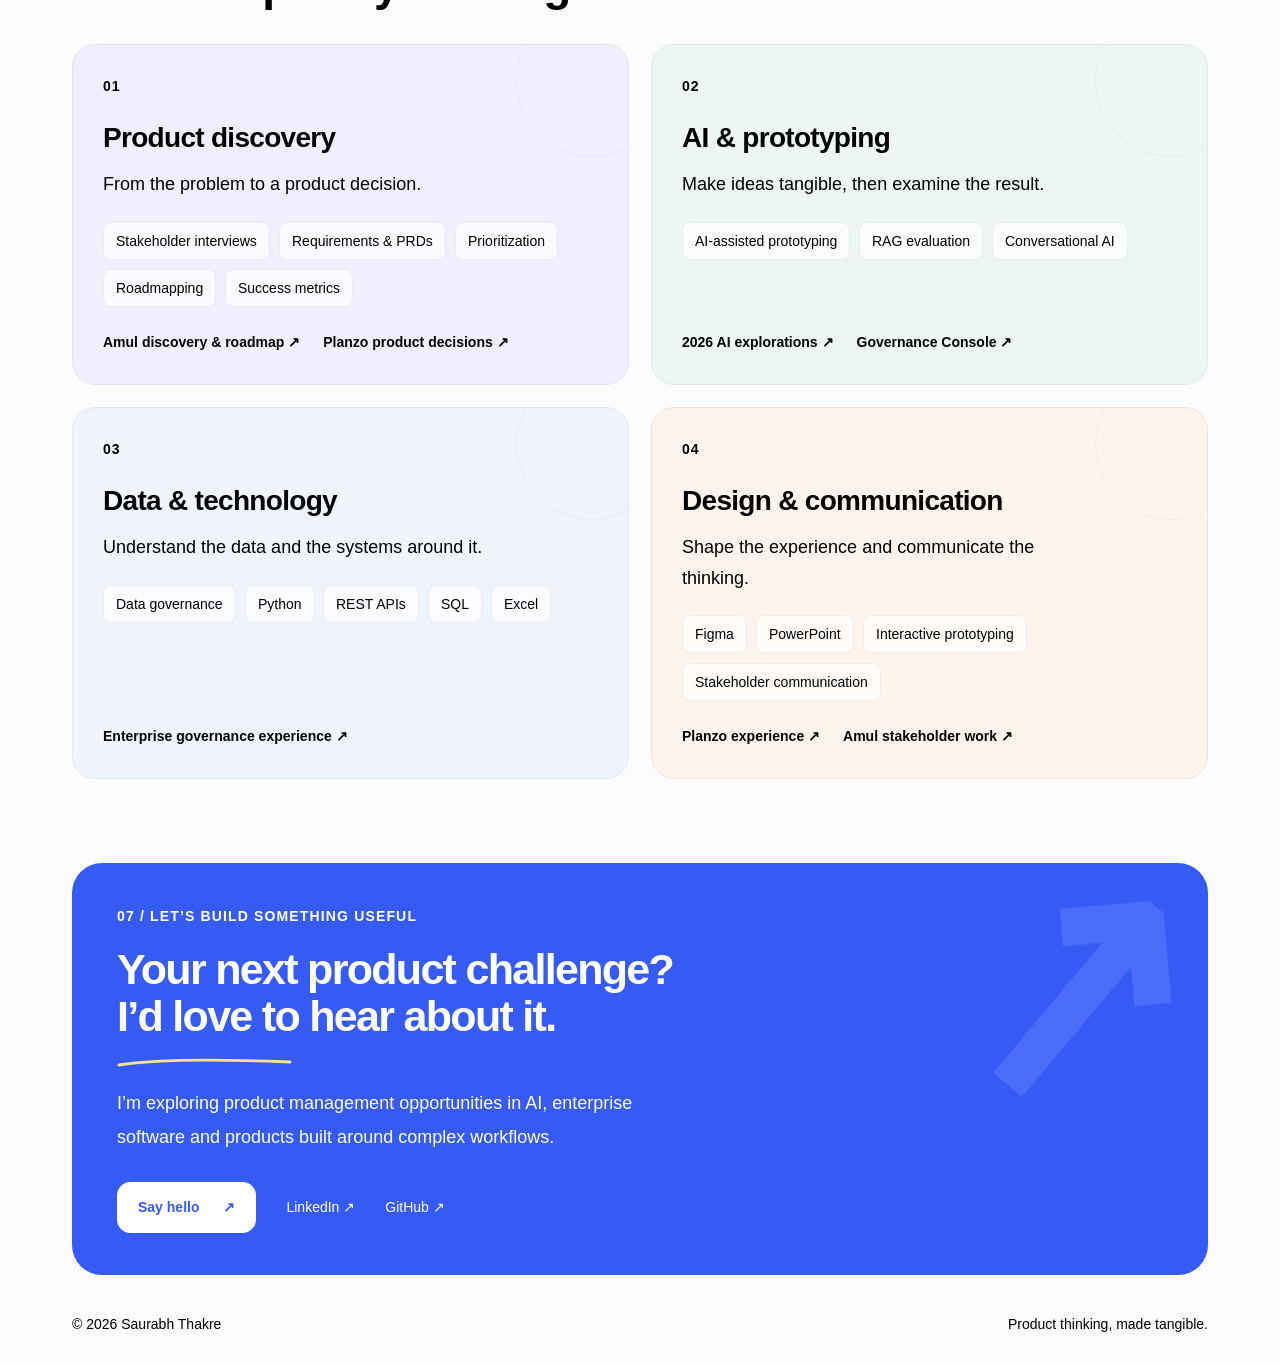
==== commit 0913a32d: "Add experience metrics and standardize work and education locations" ====
--- a/index.html
+++ b/index.html
@@ -1,7 +1,7 @@
 <!doctype html>
 <html lang="en"><head><meta charset="utf-8"><meta name="viewport" content="width=device-width,initial-scale=1">
 <title>Saurabh Thakre | Product Portfolio</title><meta name="description" content="Product management portfolio: AI Agent Governance Console, Planzo, Amul truck-load planning and selected 2026 prototypes."><meta name="robots" content="index,follow">
-<meta name="theme-color" content="#365bf5"><link rel="icon" type="image/svg+xml" href="assets/favicon.svg"><link rel="stylesheet" href="studio.css"><link rel="canonical" href="https://saurabhthakre.github.io/"><meta property="og:type" content="website"><meta property="og:locale" content="en_IN"><meta property="og:site_name" content="Saurabh Thakre | Product Portfolio"><meta property="og:title" content="Saurabh Thakre | Product Portfolio"><meta property="og:description" content="Product management portfolio: AI Agent Governance Console, Planzo, Amul truck-load planning and selected 2026 prototypes."><meta property="og:url" content="https://saurabhthakre.github.io/"><meta name="twitter:card" content="summary_large_image"><meta property="og:image" content="https://saurabhthakre.github.io/assets/agent-search.png"><meta property="og:image:alt" content="AI Agent Governance Console prototype"></head>
+<meta name="theme-color" content="#365bf5"><link rel="icon" type="image/svg+xml" href="assets/favicon.svg"><link rel="stylesheet" href="studio.css?v=portrait-20261105"><link rel="canonical" href="https://saurabhthakre.github.io/"><meta property="og:type" content="website"><meta property="og:locale" content="en_IN"><meta property="og:site_name" content="Saurabh Thakre | Product Portfolio"><meta property="og:title" content="Saurabh Thakre | Product Portfolio"><meta property="og:description" content="Product management portfolio: AI Agent Governance Console, Planzo, Amul truck-load planning and selected 2026 prototypes."><meta property="og:url" content="https://saurabhthakre.github.io/"><meta name="twitter:card" content="summary_large_image"><meta property="og:image" content="https://saurabhthakre.github.io/assets/agent-search.png"><meta property="og:image:alt" content="AI Agent Governance Console prototype"></head>
 <body class="case-home"><a class="skip" href="#main">Skip to content</a>
     <div class="nav-shell"><header class="topbar"><a class="identity" href="index.html"><span class="monogram" aria-hidden="true">st<span>.</span></span><span>Saurabh Thakre<small>Product portfolio</small></span></a>
     <nav class="nav" aria-label="Main navigation"><a href="#work">Selected work</a><a href="#prototypes">2026 lab</a><a href="#about">Experience</a><a class="nav-contact" href="#contact">Let’s talk <span aria-hidden="true">↗</span></a></nav></header></div><main id="main" class="wrap">
@@ -34,8 +34,8 @@
     <article id="amul-certificate" class="achievement achievement-internship" data-reveal><button class="evidence-image certificate-image" type="button" aria-label="Enlarge Amul internship certificate" data-enlarge><img src="assets/amul-internship-certificate.jpg" alt="GCMMF certificate confirming Saurabh Thakre’s internship from 1 April to 31 May 2026" loading="lazy"><span class="image-expand" aria-hidden="true">View certificate ↗</span></button><div class="achievement-copy"><p class="eyebrow">AMUL / GCMMF · APR–MAY 2026</p><h3>Product management internship</h3><p>Completed a two-month internship on “Predictive Supply Network: AI-Powered Demand and Inventory Optimization for Amul’s Branch Warehouses”.</p><p class="evidence-meta">Certificate issued 28 July 2026 by Gujarat Co-operative Milk Marketing Federation Ltd.</p><a class="card-link" href="amul.html">Explore the internship case study ↗</a></div></article>
     </div></section>
     <dialog class="media-dialog" aria-labelledby="media-caption"><div class="media-dialog-toolbar"><p id="media-caption"></p><button type="button" class="media-close" aria-label="Close enlarged image">Close <span aria-hidden="true">×</span></button></div><img alt=""></dialog>
-    <section class="journey-section" id="about" aria-labelledby="experience-title"><div class="section-head" data-reveal><div><p class="eyebrow">04 / WORK EXPERIENCE</p><h2 id="experience-title">Technical roots.<br>Product direction<span class="accent-dot">.</span></h2></div><p>From building websites to enterprise data governance and product discovery. Select + to explore each chapter.</p></div><ol class="journey-track" data-timeline aria-label="Work experience, most recent first"><li class="journey-item" data-reveal><span class="journey-dot" aria-hidden="true"></span><details class="journey-card" id="experience-amul"><summary aria-controls="experience-amul-details"><span class="journey-summary"><span class="journey-date">APR–MAY 2026</span><span class="journey-title">Amul (GCMMF)</span><span class="journey-role">Product Management Intern</span><span class="journey-location">Anand, Gujarat · On-site</span></span><span class="journey-toggle" aria-hidden="true"><svg viewBox="0 0 24 24" focusable="false"><path d="M5 12h14"/><path class="plus-stem" d="M12 5v14"/></svg></span><span class="sr-only"> — show or hide details</span></summary><div class="expand-panel" id="experience-amul-details"><div class="journey-detail"><p>Explored demand, inventory and dispatch decisions across Amul’s first-leg supply chain.</p><ul><li>Ran discovery through plant and warehouse visits and conversations with dispatch, sales and planning teams.</li><li>Authored a PRD and phased roadmap spanning demand forecasting, inventory allocation, dispatch planning and load optimization.</li><li>Prototyped planning logic, tested demand scenarios and presented the concept and an AI feature roadmap to senior leadership.</li></ul><p class="journey-note">Evaluation targets: 90%+ truck fill and one-day dispatch latency.</p><a class="journey-link" href="amul.html">Explore the internship case study ↗</a></div></div></details></li><li class="journey-item" data-reveal><span class="journey-dot" aria-hidden="true"></span><details class="journey-card" id="experience-ltimindtree"><summary aria-controls="experience-ltimindtree-details"><span class="journey-summary"><span class="journey-date">JUL 2021–JUN 2025</span><span class="journey-title">LTIMindtree</span><span class="journey-role">Enterprise data governance · Three-role progression</span><span class="journey-location">Pune &amp; Navi Mumbai</span></span><span class="journey-toggle" aria-hidden="true"><svg viewBox="0 0 24 24" focusable="false"><path d="M5 12h14"/><path class="plus-stem" d="M12 5v14"/></svg></span><span class="sr-only"> — show or hide details</span></summary><div class="expand-panel" id="experience-ltimindtree-details"><div class="journey-detail"><p>Worked with data owners, stewards and platform teams on enterprise data-governance and catalog platforms.</p><ol class="role-progression"><li><span>Oct 2024–Jun 2025</span><b>Specialist – System Management</b></li><li><span>Nov 2021–Oct 2024</span><b>Senior Consultant – System Management</b></li><li><span>Jul–Nov 2021</span><b>Graduate Engineer Trainee</b></li></ol><ul><li>Configured Informatica EDC, Alation and OvalEdge resources, connectors, data lineage and profiling.</li><li>Translated stakeholder requirements into platform configuration, access controls and governance workflows.</li><li>Built Python REST API integrations and operational automation; supported platform administration, installation and upgrades.</li></ul><a class="journey-link" href="#recognition">View Canvas Gig Gold recognition ↗</a></div></div></details></li><li class="journey-item" data-reveal><span class="journey-dot" aria-hidden="true"></span><details class="journey-card" id="experience-somebuddy"><summary aria-controls="experience-somebuddy-details"><span class="journey-summary"><span class="journey-date">MAY–JUL 2019</span><span class="journey-title">Somebuddy Technologies LLP</span><span class="journey-role">Web Design Intern</span><span class="journey-location">Nagpur, India</span></span><span class="journey-toggle" aria-hidden="true"><svg viewBox="0 0 24 24" focusable="false"><path d="M5 12h14"/><path class="plus-stem" d="M12 5v14"/></svg></span><span class="sr-only"> — show or hide details</span></summary><div class="expand-panel" id="experience-somebuddy-details"><div class="journey-detail"><p>Co-created the company website, somebuddy.in, using WordPress during my engineering studies.</p><ul><li>Contributed to website design and implementation.</li><li>Worked on search engine optimization for the website and its blogs.</li></ul><a class="journey-link" href="https://www.linkedin.com/in/saurabhthakre165/details/experience/">View experience on LinkedIn ↗</a></div></div></details></li></ol></section>
-    <section class="journey-section education-section" id="education" aria-labelledby="education-title"><div class="section-head" data-reveal><div><p class="eyebrow">05 / EDUCATION</p><h2 id="education-title">A foundation to build on<span class="accent-dot">.</span></h2></div><p>Engineering, analytics and a growing product perspective. Select + for more details.</p></div><ol class="journey-track" data-timeline aria-label="Education, most recent first"><li class="journey-item" data-reveal><span class="journey-dot" aria-hidden="true"></span><details class="journey-card" id="education-iimb"><summary aria-controls="education-iimb-details"><span class="journey-summary"><span class="journey-date">2025–2027</span><span class="journey-title">IIM Bangalore</span><span class="journey-role">MBA · Business Analytics</span><span class="journey-location">Expected graduation 2027</span></span><span class="journey-toggle" aria-hidden="true"><svg viewBox="0 0 24 24" focusable="false"><path d="M5 12h14"/><path class="plus-stem" d="M12 5v14"/></svg></span><span class="sr-only"> — show or hide details</span></summary><div class="expand-panel" id="education-iimb-details"><div class="journey-detail"><p>Master of Business Administration in Business Analytics at the Indian Institute of Management Bangalore.</p><ul><li>Building a foundation across product management, strategy and analytics.</li><li>Subject Representative for Communication in the Digital Age.</li></ul><a class="journey-link" href="#recognition">Explore PM case competition awards ↗</a></div></div></details></li><li class="journey-item" data-reveal><span class="journey-dot" aria-hidden="true"></span><details class="journey-card" id="education-engineering"><summary aria-controls="education-engineering-details"><span class="journey-summary"><span class="journey-date">2017–2021</span><span class="journey-title">Shri Ramdeobaba College of Engineering and Management</span><span class="journey-role">Bachelor of Engineering · Computer Science</span><span class="journey-location">Nagpur, India</span></span><span class="journey-toggle" aria-hidden="true"><svg viewBox="0 0 24 24" focusable="false"><path d="M5 12h14"/><path class="plus-stem" d="M12 5v14"/></svg></span><span class="sr-only"> — show or hide details</span></summary><div class="expand-panel" id="education-engineering-details"><div class="journey-detail"><p>Bachelor of Engineering in Computer Science.</p><dl class="education-facts"><div><dt>Grade</dt><dd>8.48</dd></div><div><dt>College internship</dt><dd>Web design at Somebuddy Technologies LLP, 2019</dd></div></dl><a class="journey-link" href="#experience-somebuddy">Explore the internship ↑</a></div></div></details></li></ol></section>
+    <section class="journey-section" id="about" aria-labelledby="experience-title"><div class="section-head" data-reveal><div><p class="eyebrow">04 / WORK EXPERIENCE</p><h2 id="experience-title">Technical roots.<br>Product direction<span class="accent-dot">.</span></h2></div><p>From building websites to enterprise data governance and product discovery. Select + to explore each chapter.</p></div><ol class="journey-track" data-timeline aria-label="Work experience, most recent first"><li class="journey-item" data-reveal><span class="journey-dot" aria-hidden="true"></span><details class="journey-card" id="experience-amul"><summary aria-controls="experience-amul-details"><span class="journey-summary"><span class="journey-date">APR–MAY 2026</span><span class="journey-title">Amul (GCMMF)</span><span class="journey-role">Product Management Intern</span><span class="journey-location">Anand, Gujarat, India</span></span><span class="journey-toggle" aria-hidden="true"><svg viewBox="0 0 24 24" focusable="false"><path d="M5 12h14"/><path class="plus-stem" d="M12 5v14"/></svg></span><span class="sr-only"> — show or hide details</span></summary><div class="expand-panel" id="experience-amul-details"><div class="journey-detail"><p>Explored demand, inventory and dispatch decisions across Amul’s first-leg supply chain.</p><ul><li>Identified dispatch bottlenecks through <strong>3+ plant and warehouse visits</strong> and <strong>15+ stakeholder interviews</strong>, translating operational needs into product requirements.</li><li>Defined a <strong>4-module product roadmap</strong> and tested <strong>3+ modules across 10+ demand scenarios</strong>, turning discovery into a working planning prototype.</li><li>Presented <strong>5 AI feature concepts</strong> and success measures to senior leadership, securing buy-in to advance the concept.</li></ul><p class="journey-note">Evaluation targets: 90%+ truck fill and one-day dispatch latency.</p><a class="journey-link" href="amul.html">Explore the internship case study ↗</a></div></div></details></li><li class="journey-item" data-reveal><span class="journey-dot" aria-hidden="true"></span><details class="journey-card" id="experience-ltimindtree"><summary aria-controls="experience-ltimindtree-details"><span class="journey-summary"><span class="journey-date">JUL 2021–JUN 2025</span><span class="journey-title">LTIMindtree</span><span class="journey-role">Enterprise data governance · Three-role progression</span><span class="journey-location">Pune, Maharashtra, India</span></span><span class="journey-toggle" aria-hidden="true"><svg viewBox="0 0 24 24" focusable="false"><path d="M5 12h14"/><path class="plus-stem" d="M12 5v14"/></svg></span><span class="sr-only"> — show or hide details</span></summary><div class="expand-panel" id="experience-ltimindtree-details"><div class="journey-detail"><p>Worked with data owners, stewards and platform teams on enterprise data-governance and catalog platforms.</p><ol class="role-progression"><li><span>Oct 2024–Jun 2025</span><b>Specialist – System Management</b></li><li><span>Nov 2021–Oct 2024</span><b>Senior Consultant – System Management</b></li><li><span>Jul–Nov 2021</span><b>Graduate Engineer Trainee</b></li></ol><ul><li>Delivered <strong>5+ data-governance initiatives across 4+ platforms</strong>, supporting an enterprise user base of <strong>3,000+ users</strong>.</li><li>Collaborated with <strong>100+ data owners</strong> on governance workflows and platform adoption, contributing to a <strong>25% increase in monthly active users</strong>.</li><li>Translated requirements from <strong>5+ business units</strong> into <strong>10+ OKR-aligned use cases</strong>, helping shape vendor roadmap priorities.</li><li>Co-developed <strong>20+ monitoring and backup scripts</strong>, saving <strong>2,000+ hours of manual effort</strong>.</li></ul><a class="journey-link" href="#recognition">View Canvas Gig Gold recognition ↗</a></div></div></details></li><li class="journey-item" data-reveal><span class="journey-dot" aria-hidden="true"></span><details class="journey-card" id="experience-somebuddy"><summary aria-controls="experience-somebuddy-details"><span class="journey-summary"><span class="journey-date">MAY–JUL 2019</span><span class="journey-title">Somebuddy Technologies LLP</span><span class="journey-role">Web Design Intern</span><span class="journey-location">Nagpur, Maharashtra, India</span></span><span class="journey-toggle" aria-hidden="true"><svg viewBox="0 0 24 24" focusable="false"><path d="M5 12h14"/><path class="plus-stem" d="M12 5v14"/></svg></span><span class="sr-only"> — show or hide details</span></summary><div class="expand-panel" id="experience-somebuddy-details"><div class="journey-detail"><p>Co-created the company website, somebuddy.in, using WordPress during my engineering studies.</p><ul><li>Contributed to website design and implementation.</li><li>Worked on search engine optimization for the website and its blogs.</li></ul><a class="journey-link" href="https://www.linkedin.com/in/saurabhthakre165/details/experience/">View experience on LinkedIn ↗</a></div></div></details></li></ol></section>
+    <section class="journey-section education-section" id="education" aria-labelledby="education-title"><div class="section-head" data-reveal><div><p class="eyebrow">05 / EDUCATION</p><h2 id="education-title">A foundation to build on<span class="accent-dot">.</span></h2></div><p>Engineering, analytics and a growing product perspective. Select + for more details.</p></div><ol class="journey-track" data-timeline aria-label="Education, most recent first"><li class="journey-item" data-reveal><span class="journey-dot" aria-hidden="true"></span><details class="journey-card" id="education-iimb"><summary aria-controls="education-iimb-details"><span class="journey-summary"><span class="journey-date">2025–2027</span><span class="journey-title">IIM Bangalore</span><span class="journey-role">MBA · Business Analytics</span><span class="journey-location">Bengaluru, Karnataka, India</span></span><span class="journey-toggle" aria-hidden="true"><svg viewBox="0 0 24 24" focusable="false"><path d="M5 12h14"/><path class="plus-stem" d="M12 5v14"/></svg></span><span class="sr-only"> — show or hide details</span></summary><div class="expand-panel" id="education-iimb-details"><div class="journey-detail"><p>Master of Business Administration in Business Analytics at the Indian Institute of Management Bangalore.</p><ul><li>Building a foundation across product management, strategy and analytics.</li><li>Subject Representative for Communication in the Digital Age.</li></ul><a class="journey-link" href="#recognition">Explore PM case competition awards ↗</a></div></div></details></li><li class="journey-item" data-reveal><span class="journey-dot" aria-hidden="true"></span><details class="journey-card" id="education-engineering"><summary aria-controls="education-engineering-details"><span class="journey-summary"><span class="journey-date">2017–2021</span><span class="journey-title">Shri Ramdeobaba College of Engineering and Management</span><span class="journey-role">Bachelor of Engineering · Computer Science</span><span class="journey-location">Nagpur, Maharashtra, India</span></span><span class="journey-toggle" aria-hidden="true"><svg viewBox="0 0 24 24" focusable="false"><path d="M5 12h14"/><path class="plus-stem" d="M12 5v14"/></svg></span><span class="sr-only"> — show or hide details</span></summary><div class="expand-panel" id="education-engineering-details"><div class="journey-detail"><p>Bachelor of Engineering in Computer Science.</p><dl class="education-facts"><div><dt>Grade</dt><dd>8.48</dd></div><div><dt>College internship</dt><dd>Web design at Somebuddy Technologies LLP, 2019</dd></div></dl><a class="journey-link" href="#experience-somebuddy">Explore the internship ↑</a></div></div></details></li></ol></section>
     <section class="skills-section" id="skills" aria-labelledby="skills-title"><div class="section-head" data-reveal><div><p class="eyebrow">06 / SKILLS</p><h2 id="skills-title">Skills shaped by building<span class="accent-dot">.</span></h2></div><p>Connecting product thinking, technical depth and clear communication.</p></div><div class="skills-grid"><article class="skill-card skill-group-0" data-reveal><span class="skill-number" aria-hidden="true">01</span><h3>Product discovery</h3><p>From the problem to a product decision.</p><ul class="skill-list" aria-label="Product discovery skills"><li class="skill-pill" style="--chip-index:0">Stakeholder interviews</li><li class="skill-pill" style="--chip-index:1">Requirements &amp; PRDs</li><li class="skill-pill" style="--chip-index:2">Prioritization</li><li class="skill-pill" style="--chip-index:3">Roadmapping</li><li class="skill-pill" style="--chip-index:4">Success metrics</li></ul><div class="skill-evidence"><a class="journey-link" href="amul.html">Amul discovery & roadmap ↗</a><a class="journey-link" href="planzo.html">Planzo product decisions ↗</a></div></article><article class="skill-card skill-group-1" data-reveal><span class="skill-number" aria-hidden="true">02</span><h3>AI & prototyping</h3><p>Make ideas tangible, then examine the result.</p><ul class="skill-list" aria-label="AI & prototyping skills"><li class="skill-pill" style="--chip-index:0">AI-assisted prototyping</li><li class="skill-pill" style="--chip-index:1">RAG evaluation</li><li class="skill-pill" style="--chip-index:2">Conversational AI</li></ul><div class="skill-evidence"><a class="journey-link" href="#prototypes">2026 AI explorations ↗</a><a class="journey-link" href="ai-agent-governance.html">Governance Console ↗</a></div></article><article class="skill-card skill-group-2" data-reveal><span class="skill-number" aria-hidden="true">03</span><h3>Data & technology</h3><p>Understand the data and the systems around it.</p><ul class="skill-list" aria-label="Data & technology skills"><li class="skill-pill" style="--chip-index:0">Data governance</li><li class="skill-pill" style="--chip-index:1">Python</li><li class="skill-pill" style="--chip-index:2">REST APIs</li><li class="skill-pill" style="--chip-index:3">SQL</li><li class="skill-pill" style="--chip-index:4">Excel</li></ul><div class="skill-evidence"><a class="journey-link" href="#experience-ltimindtree">Enterprise governance experience ↗</a></div></article><article class="skill-card skill-group-3" data-reveal><span class="skill-number" aria-hidden="true">04</span><h3>Design & communication</h3><p>Shape the experience and communicate the thinking.</p><ul class="skill-list" aria-label="Design & communication skills"><li class="skill-pill" style="--chip-index:0">Figma</li><li class="skill-pill" style="--chip-index:1">PowerPoint</li><li class="skill-pill" style="--chip-index:2">Interactive prototyping</li><li class="skill-pill" style="--chip-index:3">Stakeholder communication</li></ul><div class="skill-evidence"><a class="journey-link" href="planzo.html">Planzo experience ↗</a><a class="journey-link" href="#experience-amul">Amul stakeholder work ↗</a></div></article></div></section>
     <section class="contact" id="contact" aria-labelledby="contact-title" data-reveal><div class="contact-decoration" aria-hidden="true">↗</div><div><p class="eyebrow">07 / LET’S BUILD SOMETHING USEFUL</p><h2 id="contact-title">Your next product challenge?<br>I’d love to hear about it.</h2><span class="contact-accent" aria-hidden="true"><svg viewBox="0 0 180 12" focusable="false"><path d="M2 8C40 2 105 2 178 5" pathLength="1"/></svg></span><p>I’m exploring product management opportunities in AI, enterprise software and products built around complex workflows.</p><div class="actions"><a class="button button-light" href="mailto:saurabhthakre165@gmail.com">Say hello <span aria-hidden="true">↗</span></a><a class="contact-link" href="https://www.linkedin.com/in/saurabhthakre165">LinkedIn ↗</a><a class="contact-link" href="https://github.com/SaurabhThakre/">GitHub ↗</a></div></div></section>
     </main><footer class="wrap"><span>© 2026 Saurabh Thakre</span><span>Product thinking, made tangible.</span></footer><script src="app.js" defer></script></body></html>
